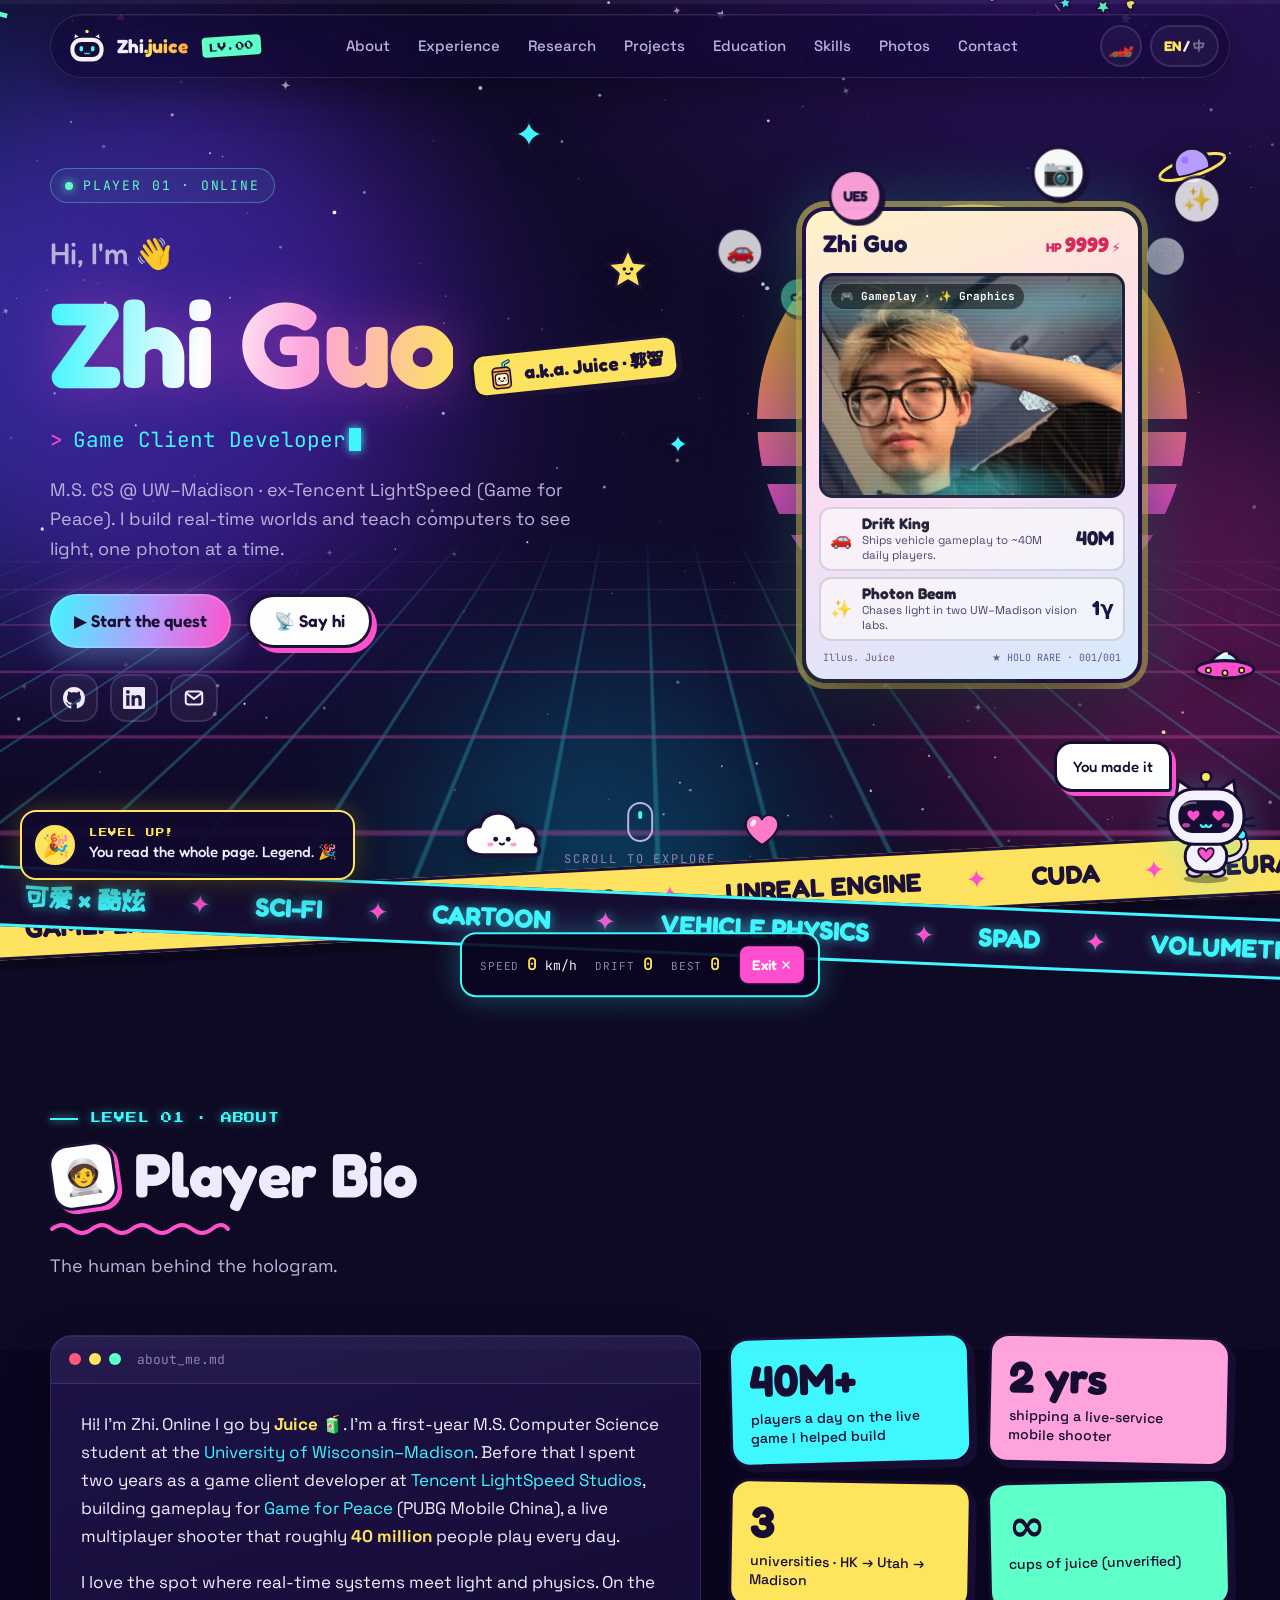
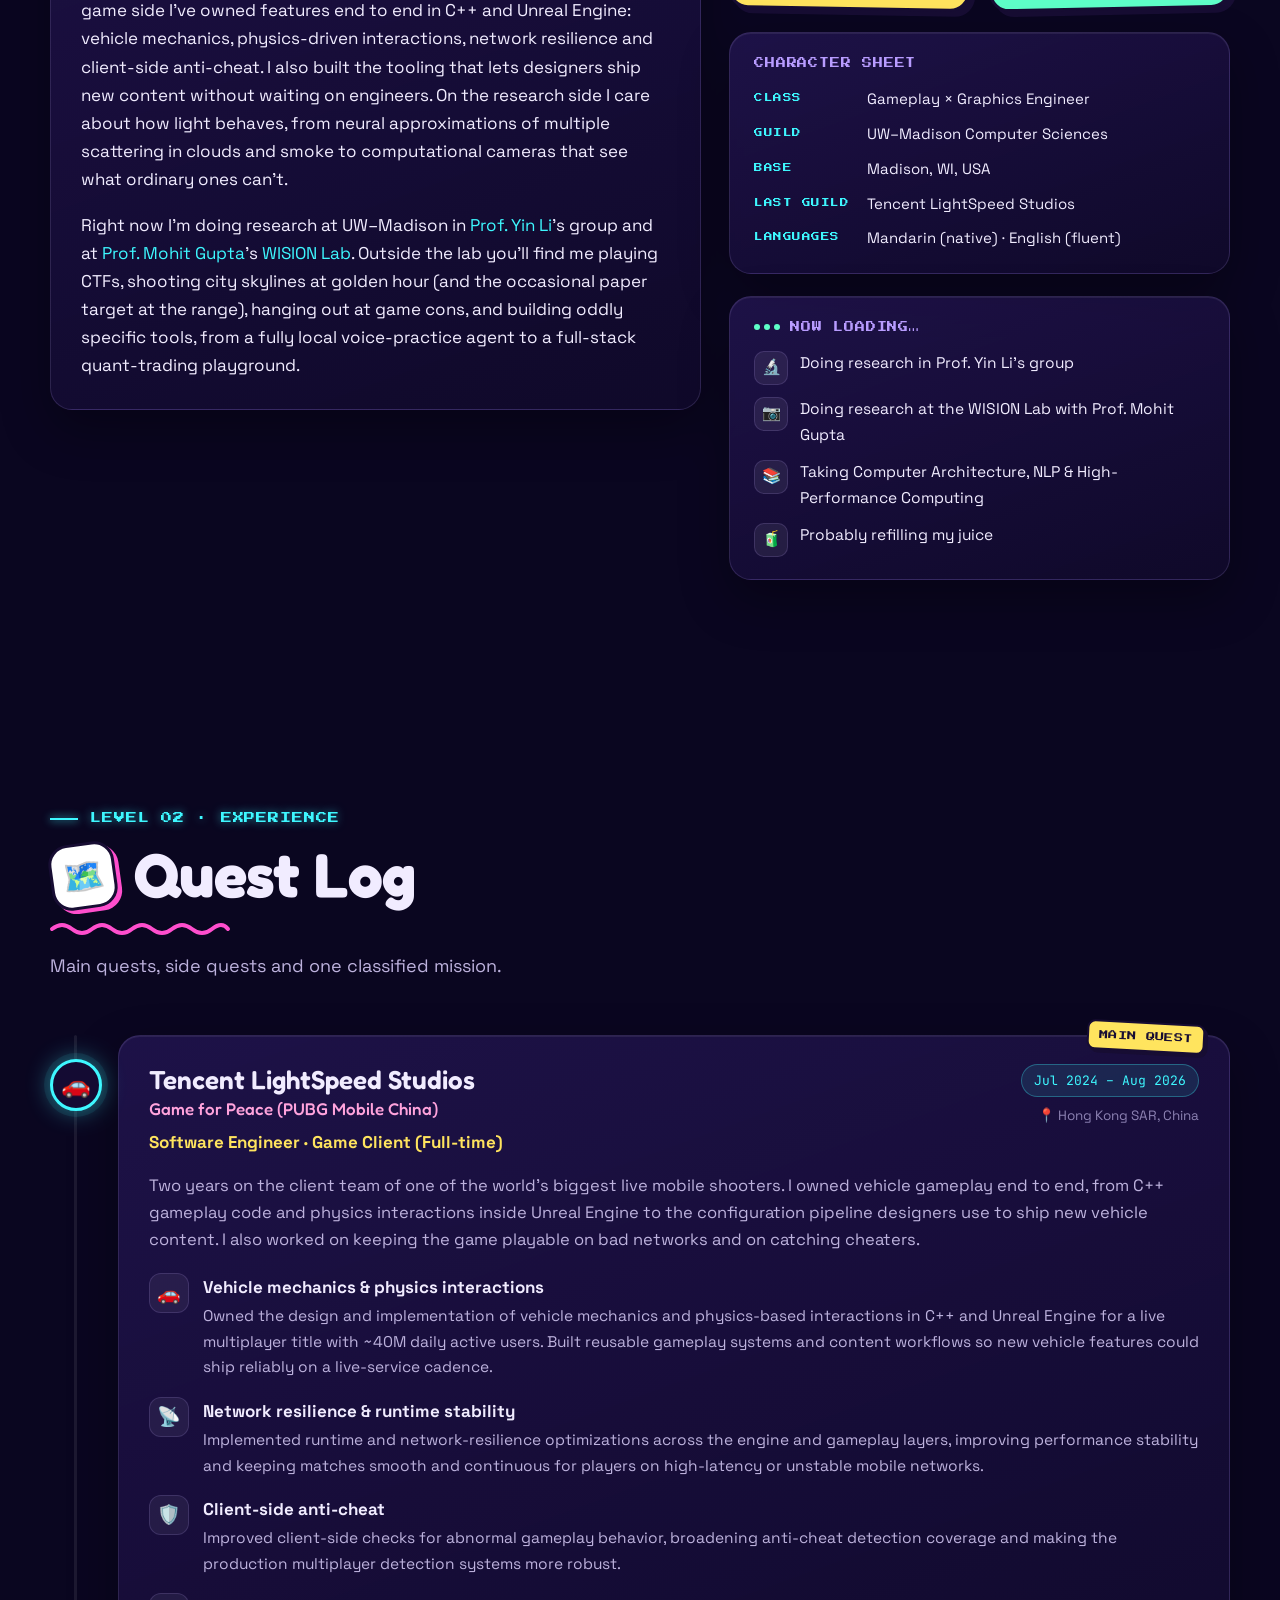
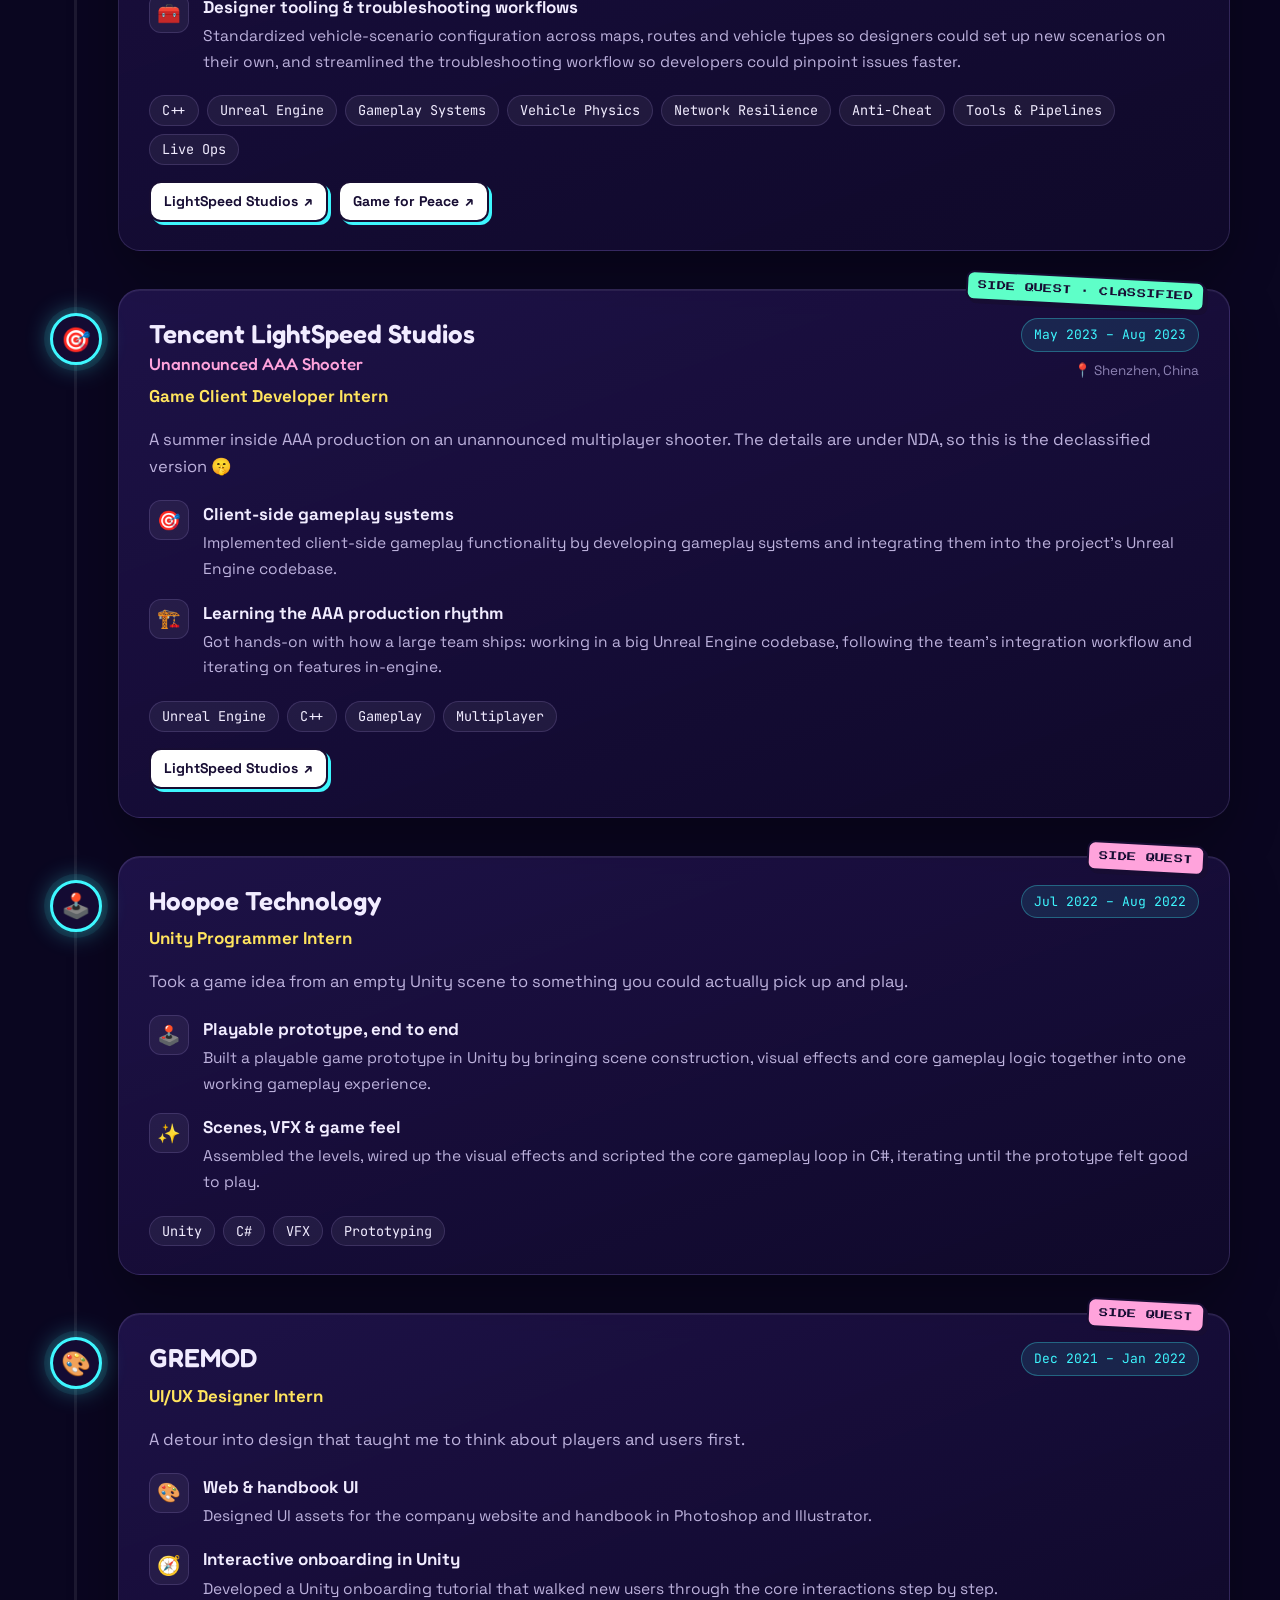
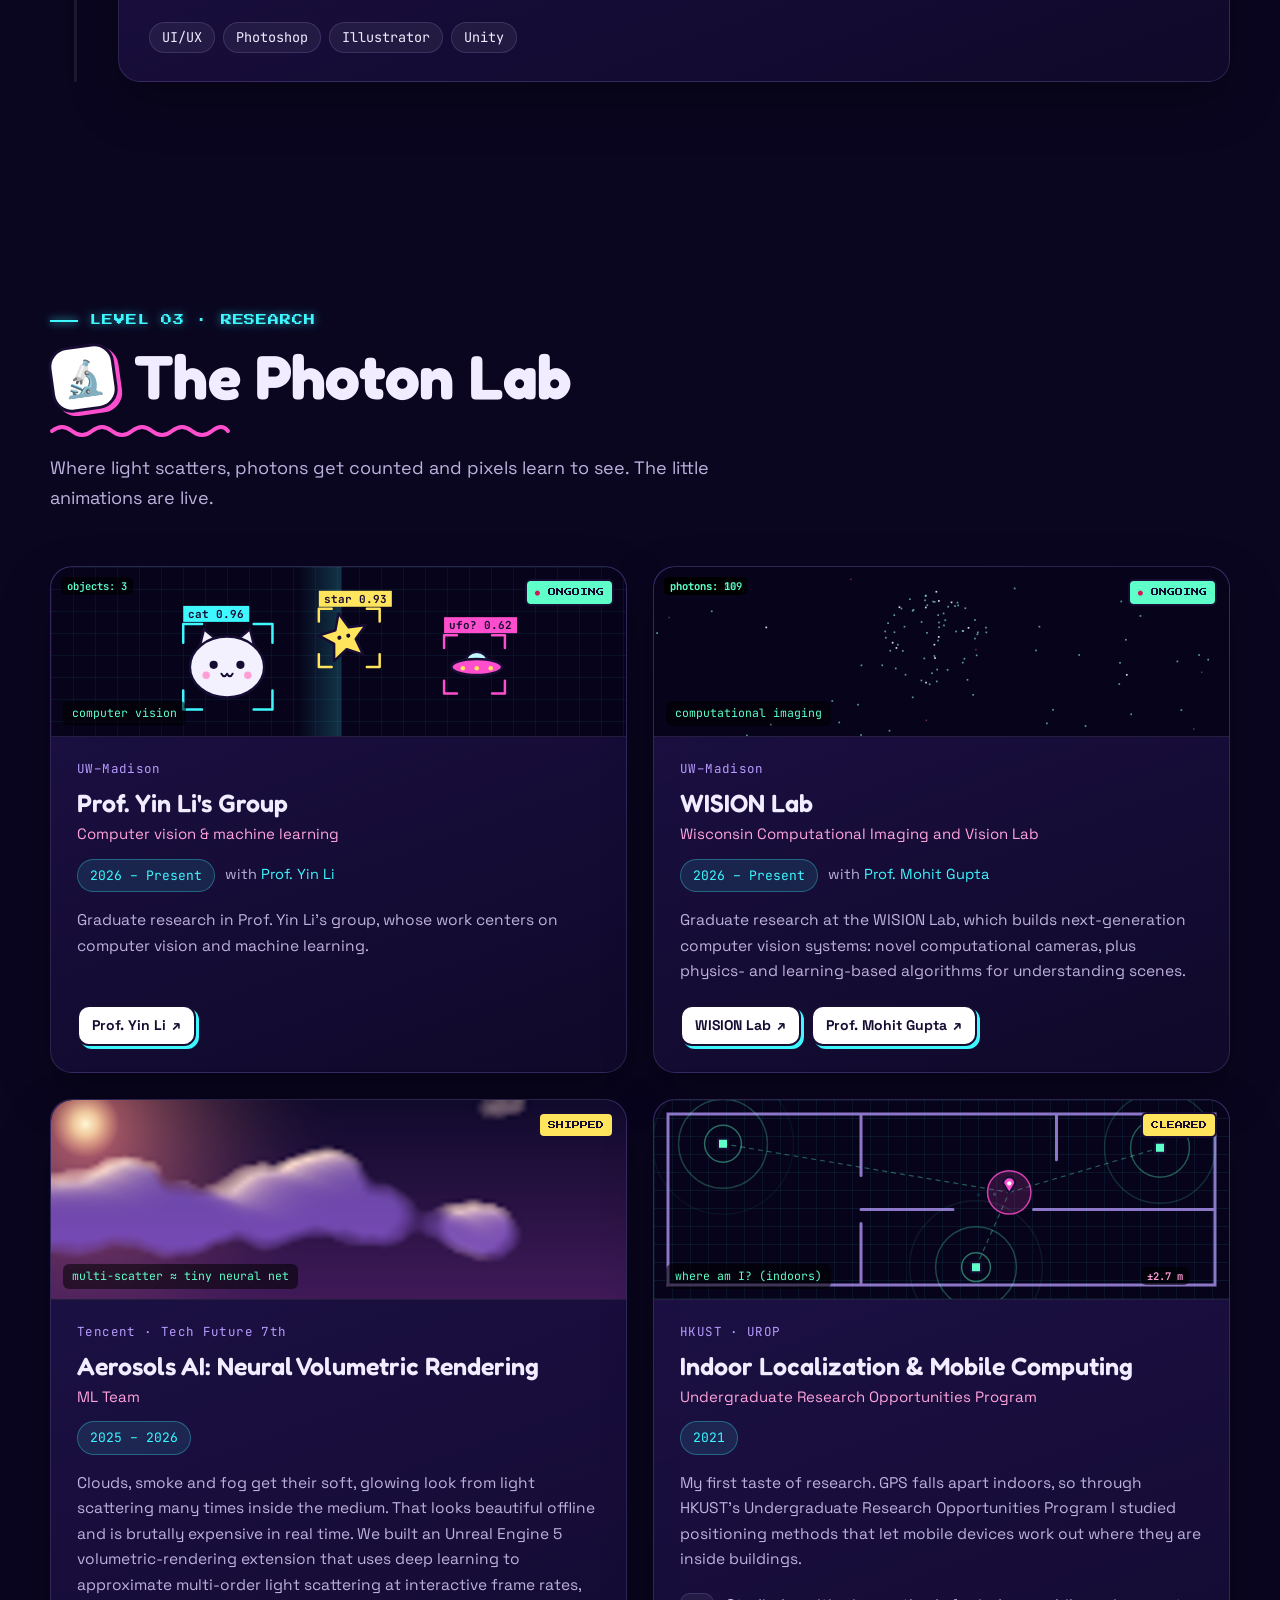
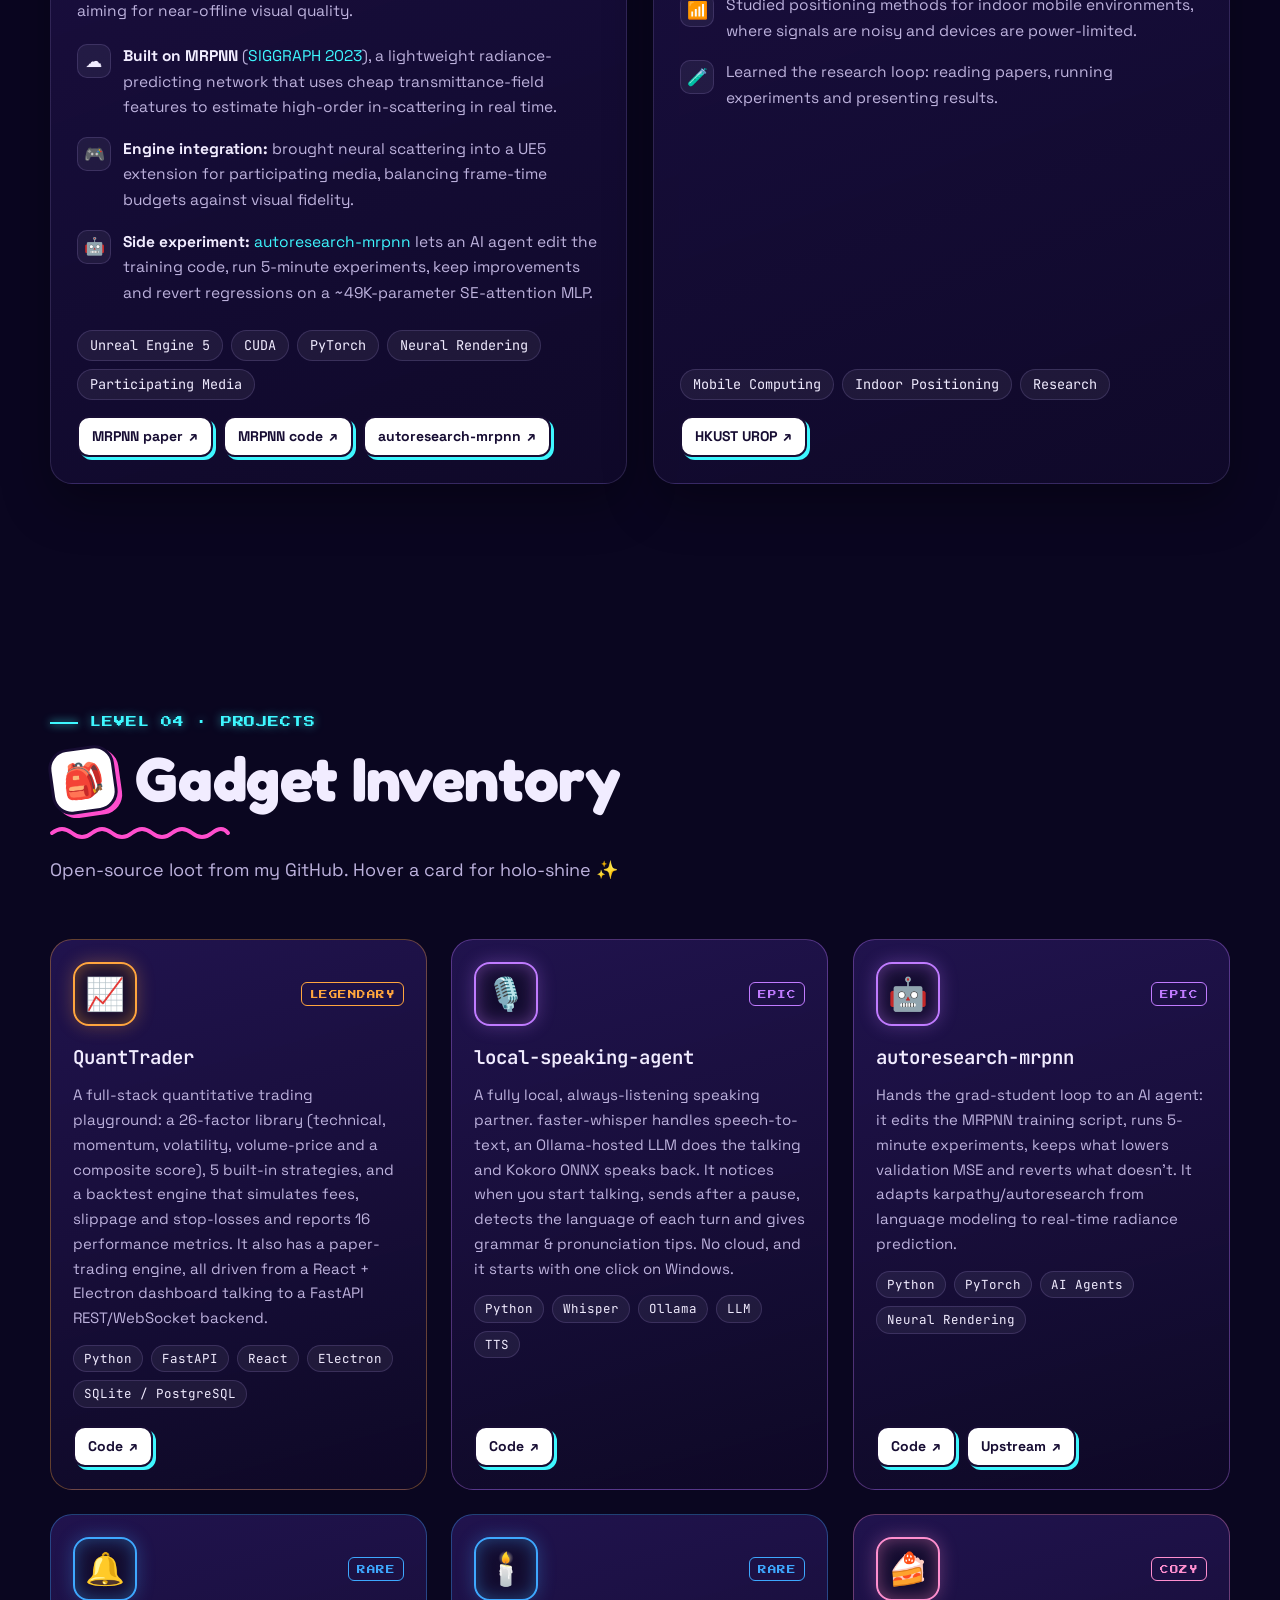
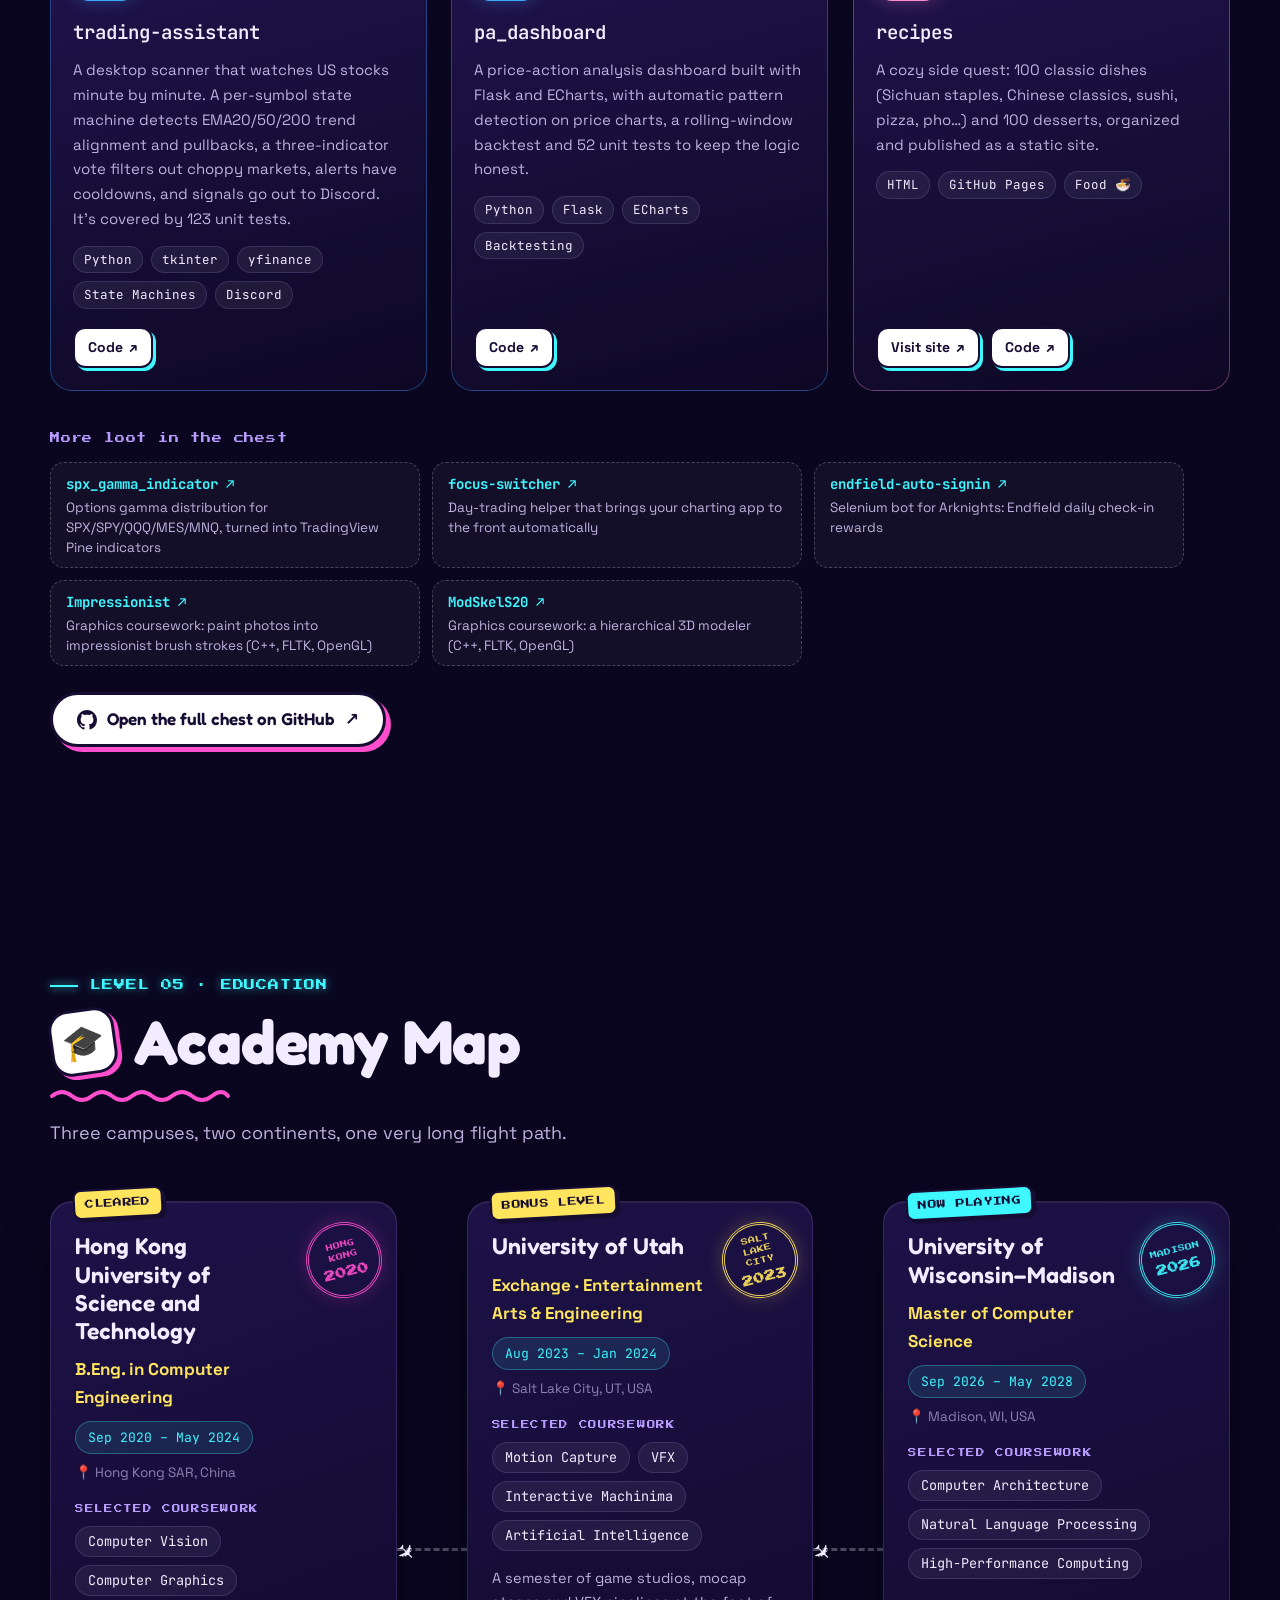
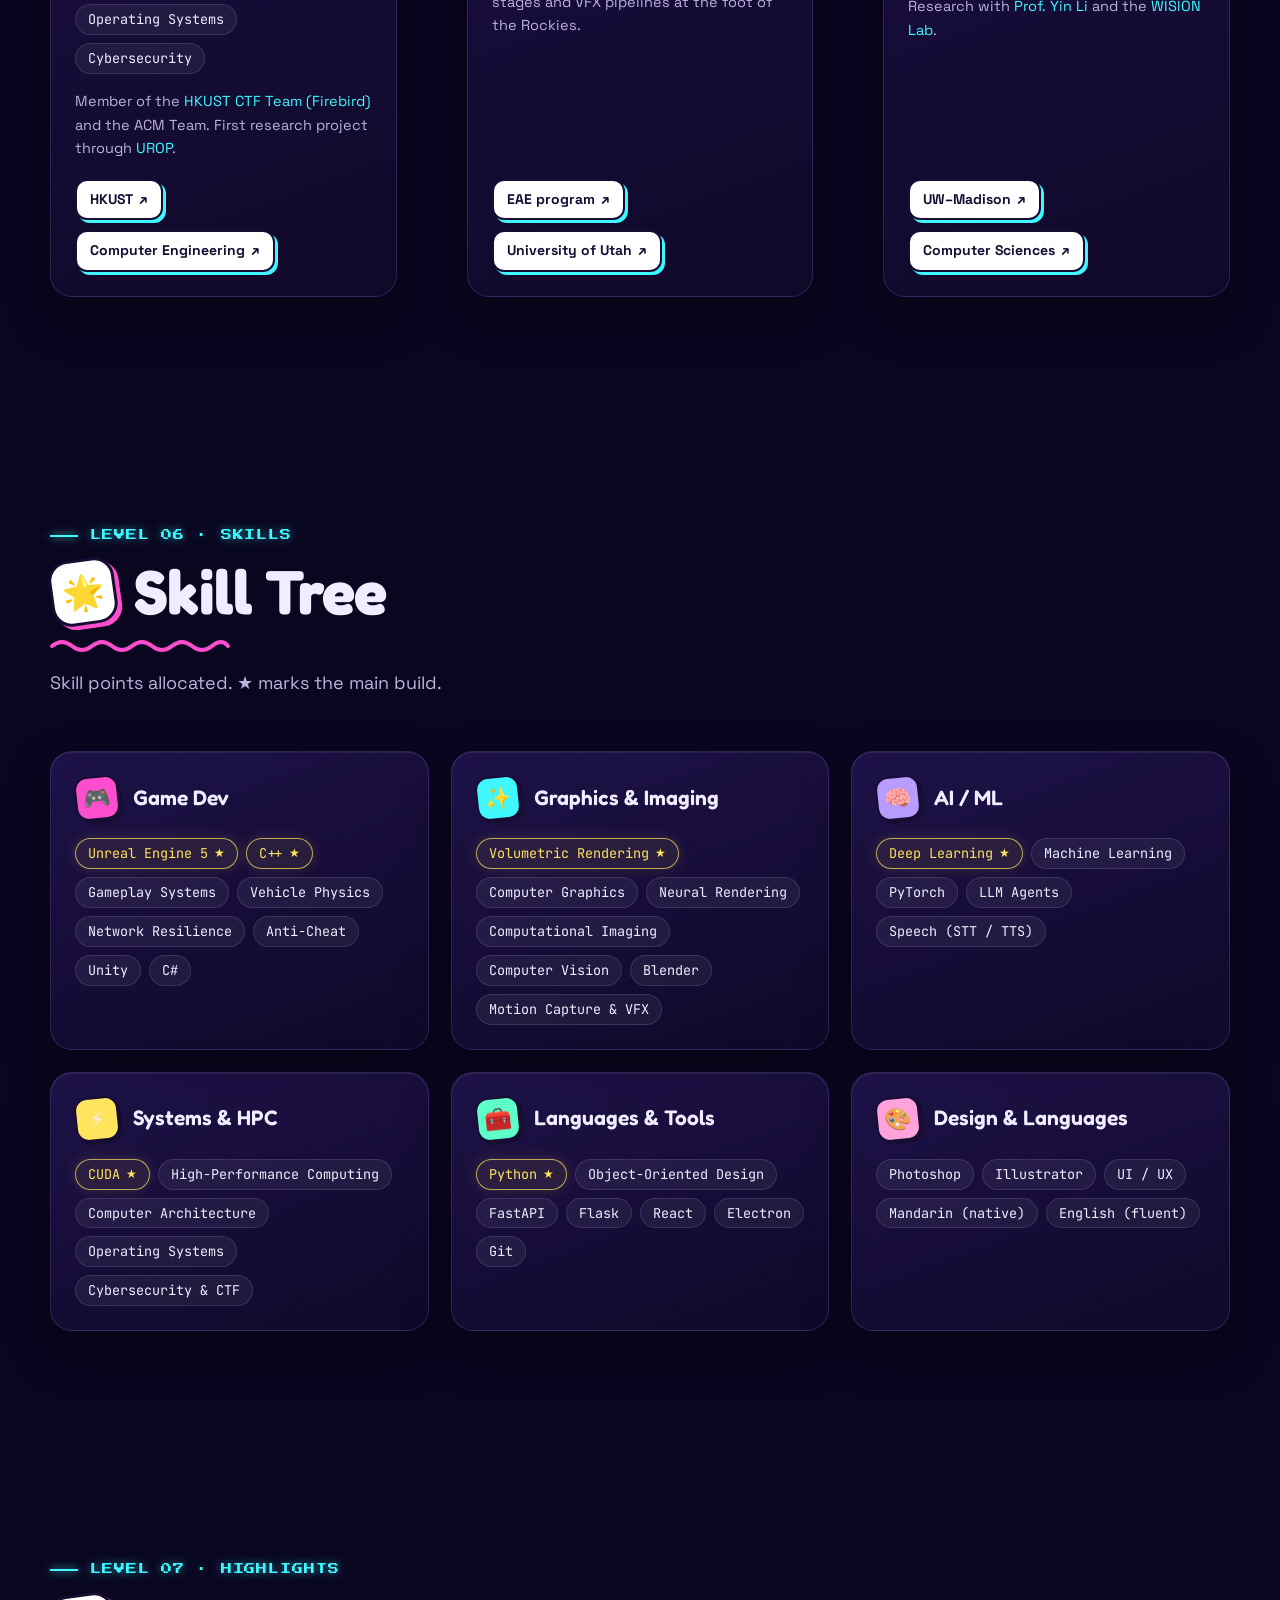
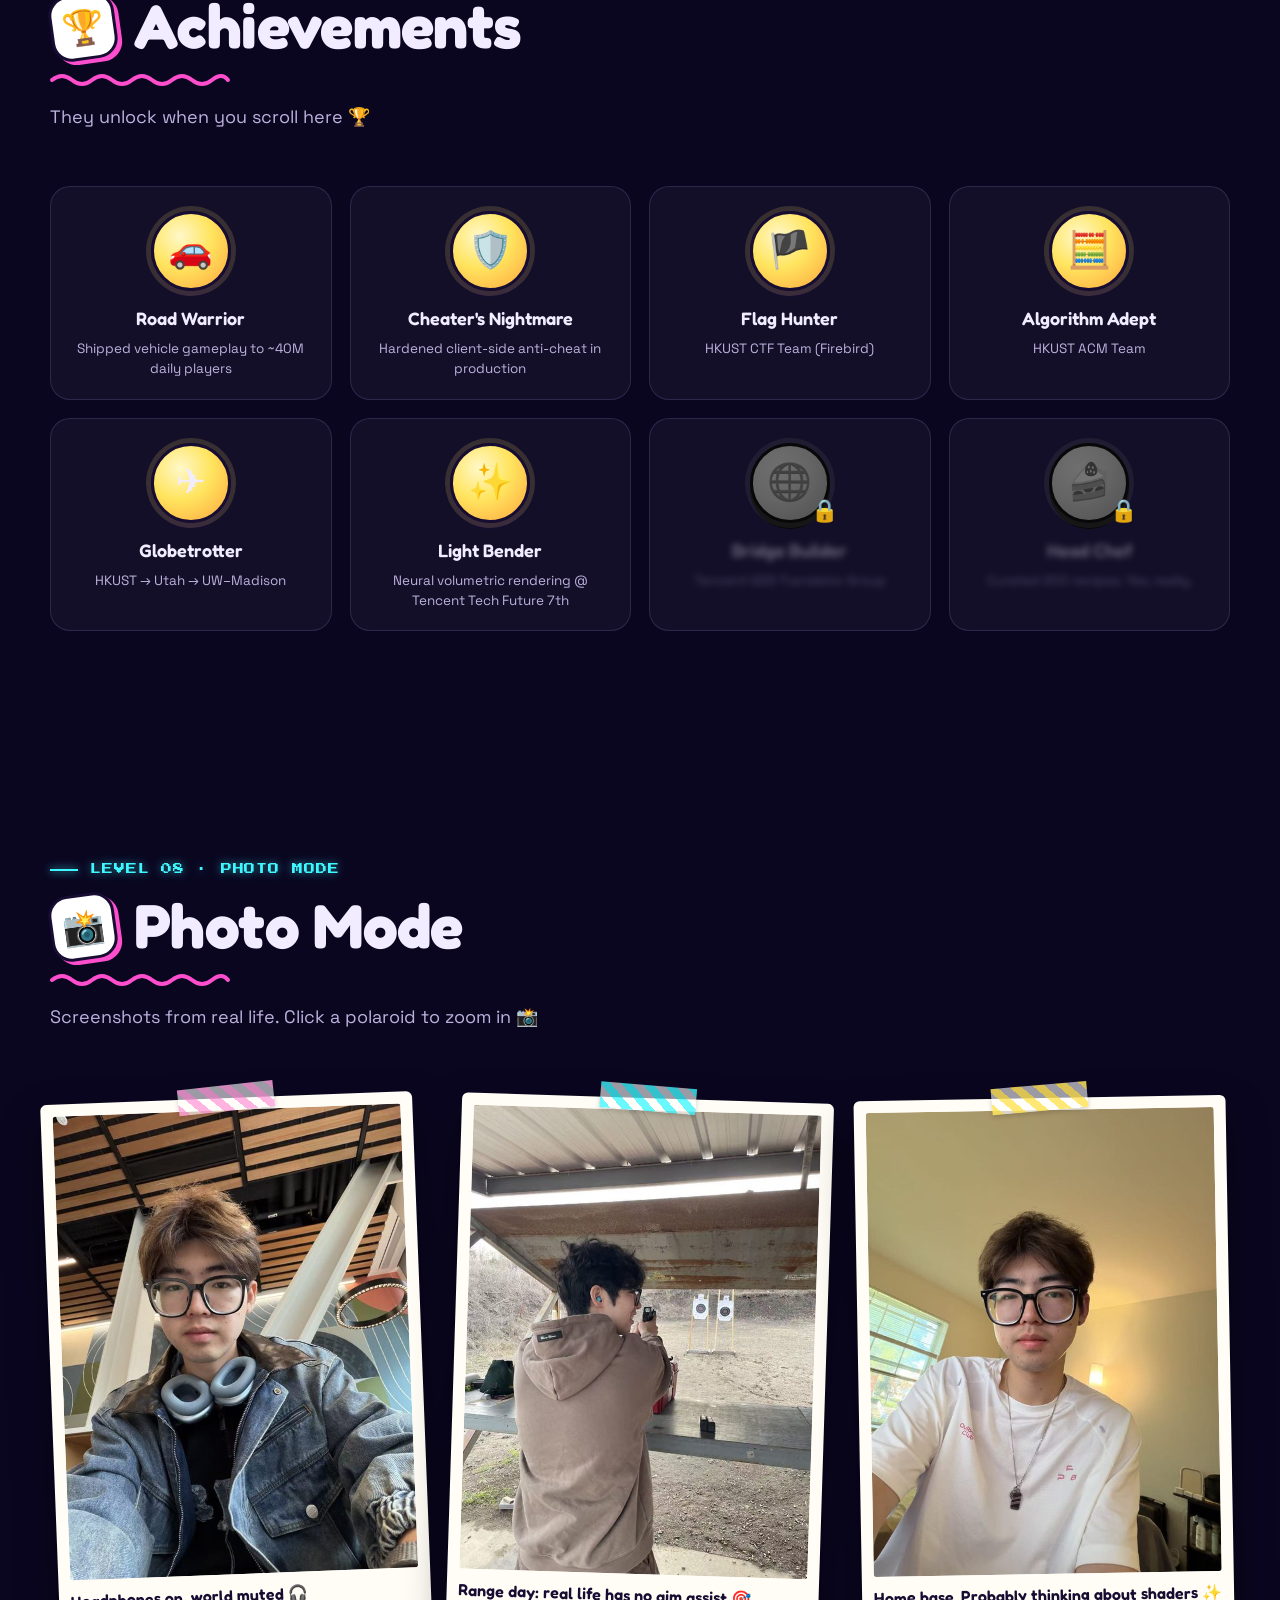
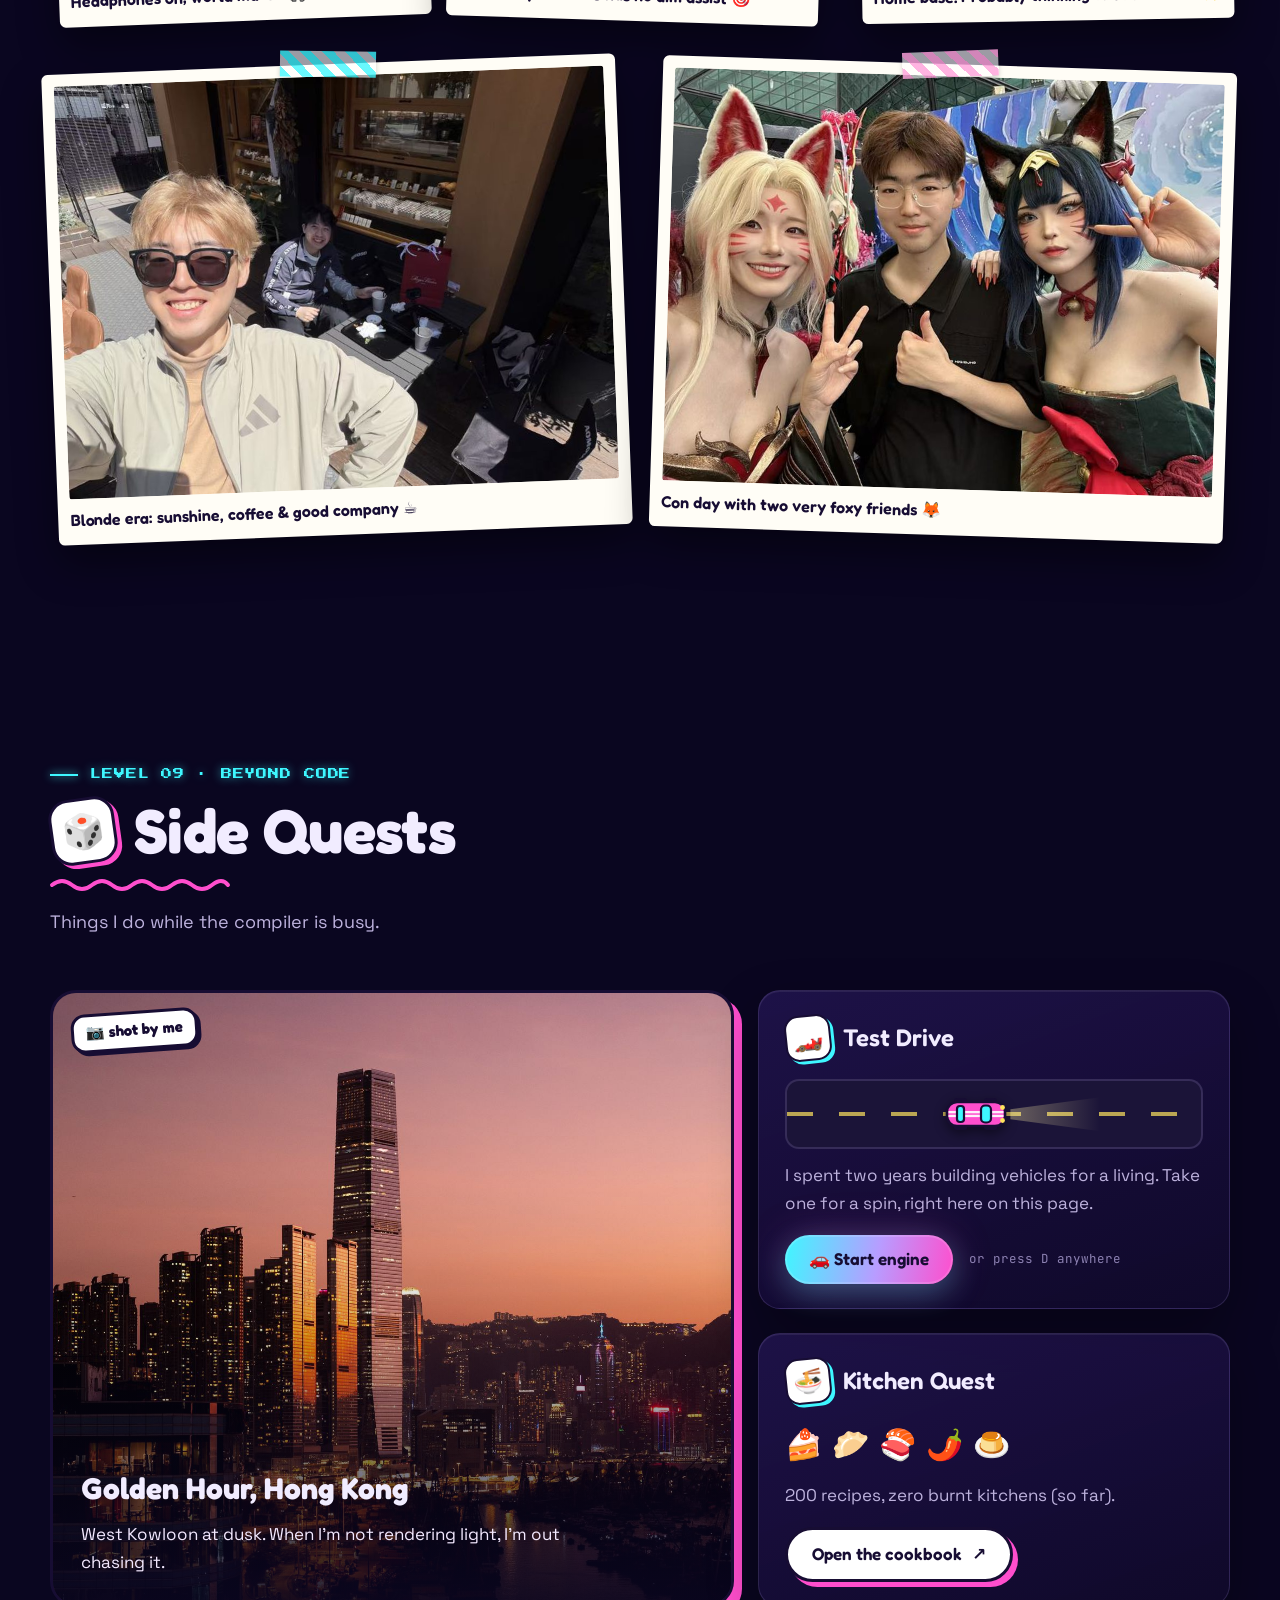
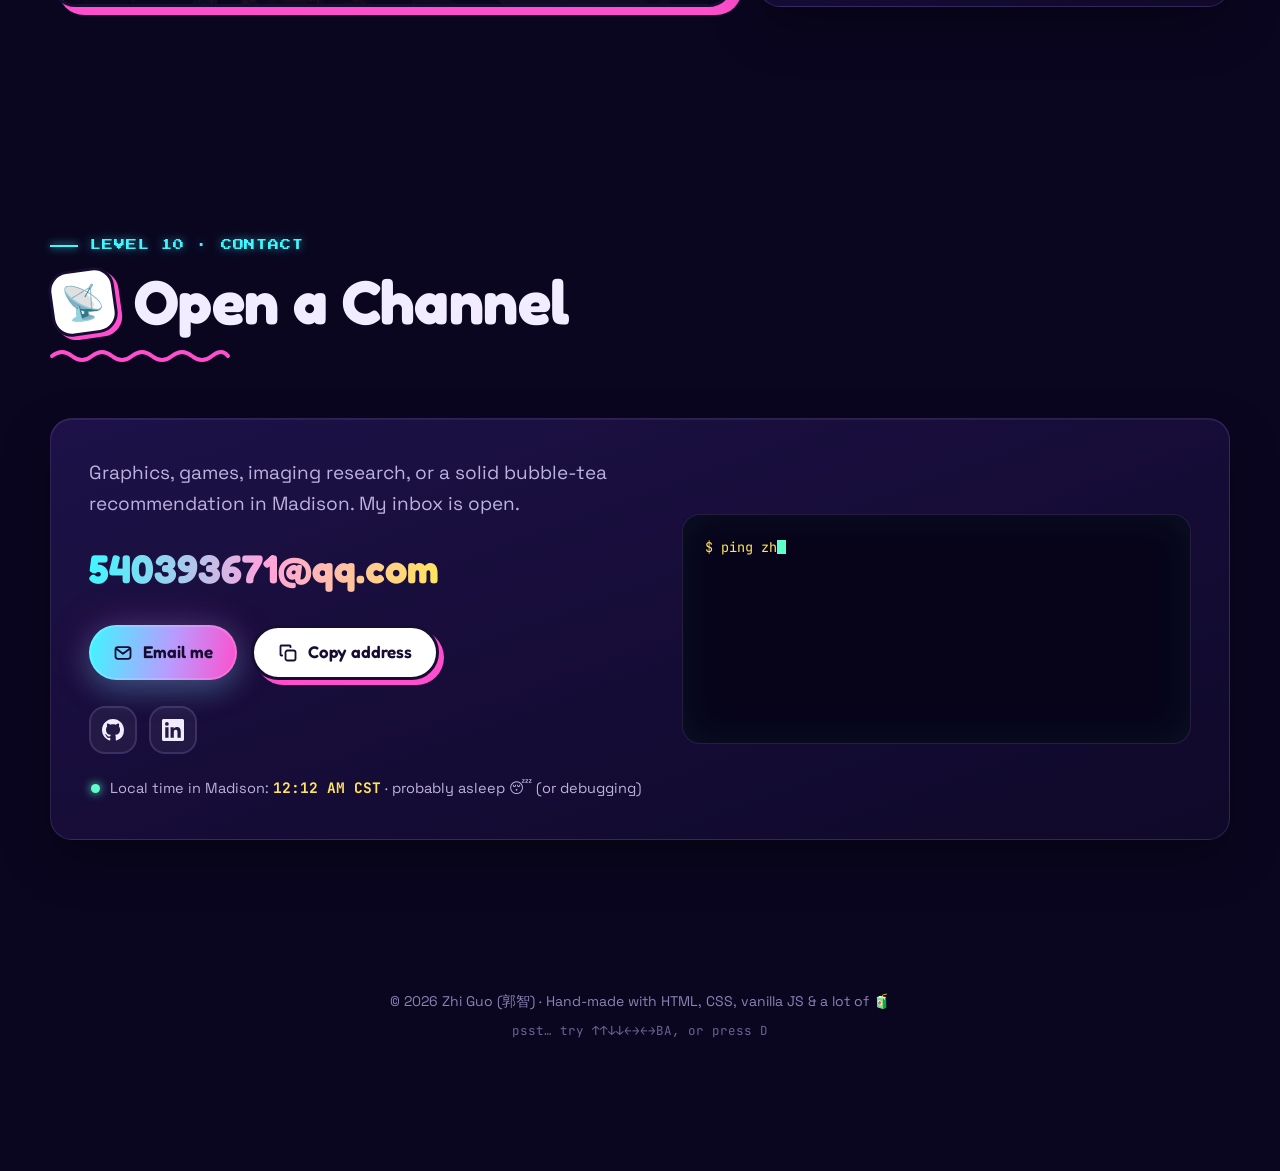
==== index.html @ d074a641 "Launch Juice-OS: Zhi Guo's personal homepage Static GitHub Pages site with no build step: bilingual " ====
<!DOCTYPE html>
<html lang="en">
<head>
  <meta charset="UTF-8" />
  <meta name="viewport" content="width=device-width, initial-scale=1" />
  <title>Zhi Guo 郭智 (Juice) · Gameplay × Graphics × Computational Imaging</title>
  <meta name="description" content="Zhi Guo (a.k.a. Juice): M.S. CS student at UW–Madison and former game client developer at Tencent LightSpeed Studios (Game for Peace). Gameplay systems, real-time graphics, neural volumetric rendering and computational imaging." />
  <meta name="author" content="Zhi Guo (郭智)" />
  <meta name="theme-color" content="#0a0620" />
  <link rel="canonical" href="https://juice-zhi.github.io/" />

  <meta property="og:type" content="website" />
  <meta property="og:url" content="https://juice-zhi.github.io/" />
  <meta property="og:title" content="Zhi Guo 郭智 (Juice) · Player 01" />
  <meta property="og:description" content="Game client dev turned computational imaging researcher. Vehicles for 40M daily players, photons one at a time." />
  <meta property="og:image" content="https://juice-zhi.github.io/assets/og.jpg" />
  <meta name="twitter:card" content="summary_large_image" />

  <link rel="icon" href="assets/favicon.svg" type="image/svg+xml" />
  <script>
    document.documentElement.classList.add("js");
    // safety net: never leave the hero hidden if a script fails to load
    setTimeout(function () { document.body && document.body.classList.add("booted"); }, 4500);
  </script>
  <link rel="preconnect" href="https://fonts.googleapis.com" />
  <link rel="preconnect" href="https://fonts.gstatic.com" crossorigin />
  <!-- non-blocking font load: the page still renders instantly if Google Fonts is slow or blocked -->
  <link rel="stylesheet" media="print" onload="this.media='all'"
        href="https://fonts.googleapis.com/css2?family=Fredoka:wght@500;600;700&family=JetBrains+Mono:wght@400;600&family=Press+Start+2P&family=Space+Grotesk:wght@400;500;700&family=ZCOOL+KuaiLe&display=swap" />
  <link rel="stylesheet" href="css/style.css" />

  <script type="application/ld+json">
  {
    "@context": "https://schema.org",
    "@type": "Person",
    "name": "Zhi Guo",
    "alternateName": ["郭智", "Juice"],
    "url": "https://juice-zhi.github.io/",
    "image": "https://juice-zhi.github.io/assets/avatar.jpg",
    "jobTitle": "M.S. Computer Science Student",
    "affiliation": { "@type": "CollegeOrUniversity", "name": "University of Wisconsin–Madison" },
    "alumniOf": [
      { "@type": "CollegeOrUniversity", "name": "Hong Kong University of Science and Technology" },
      { "@type": "CollegeOrUniversity", "name": "University of Utah" }
    ],
    "sameAs": ["https://github.com/Juice-zhi", "https://www.linkedin.com/in/zhi-guo-418296225"]
  }
  </script>
</head>
<body>
  <a class="skip" href="#about">Skip to content</a>

  <!-- ================= SVG sprite ================= -->
  <svg width="0" height="0" style="position:absolute" aria-hidden="true" focusable="false">
    <defs>
      <symbol id="i-github" viewBox="0 0 16 16"><path fill="currentColor" d="M8 0C3.58 0 0 3.58 0 8c0 3.54 2.29 6.53 5.47 7.59.4.07.55-.17.55-.38 0-.19-.01-.82-.01-1.49-2.01.37-2.53-.49-2.69-.94-.09-.23-.48-.94-.82-1.13-.28-.15-.68-.52-.01-.53.63-.01 1.08.58 1.23.82.72 1.21 1.87.87 2.33.66.07-.52.28-.87.51-1.07-1.78-.2-3.64-.89-3.64-3.95 0-.87.31-1.59.82-2.15-.08-.2-.36-1.02.08-2.12 0 0 .67-.21 2.2.82.64-.18 1.32-.27 2-.27.68 0 1.36.09 2 .27 1.53-1.04 2.2-.82 2.2-.82.44 1.1.16 1.92.08 2.12.51.56.82 1.27.82 2.15 0 3.07-1.87 3.75-3.65 3.95.29.25.54.73.54 1.48 0 1.07-.01 1.93-.01 2.2 0 .21.15.46.55.38A8.013 8.013 0 0016 8c0-4.42-3.58-8-8-8z"/></symbol>
      <symbol id="i-linkedin" viewBox="0 0 24 24"><path fill="currentColor" d="M20.45 20.45h-3.56v-5.57c0-1.33-.02-3.04-1.85-3.04-1.85 0-2.14 1.45-2.14 2.94v5.67H9.34V9h3.41v1.56h.05c.48-.9 1.64-1.85 3.37-1.85 3.6 0 4.27 2.37 4.27 5.46v6.28zM5.34 7.43a2.06 2.06 0 1 1 0-4.13 2.06 2.06 0 0 1 0 4.13zM7.12 20.45H3.56V9h3.56v11.45zM22.22 0H1.77C.79 0 0 .77 0 1.73v20.54C0 23.23.79 24 1.77 24h20.45c.98 0 1.78-.77 1.78-1.73V1.73C24 .77 23.2 0 22.22 0z"/></symbol>
      <symbol id="i-mail" viewBox="0 0 24 24"><g fill="none" stroke="currentColor" stroke-width="2.2" stroke-linecap="round" stroke-linejoin="round"><rect x="3" y="5" width="18" height="14" rx="3"/><path d="m4 7 8 6 8-6"/></g></symbol>
      <symbol id="i-copy" viewBox="0 0 24 24"><g fill="none" stroke="currentColor" stroke-width="2.2" stroke-linecap="round" stroke-linejoin="round"><rect x="9" y="9" width="12" height="12" rx="2.5"/><path d="M5 15H4a1 1 0 0 1-1-1V4a1 1 0 0 1 1-1h10a1 1 0 0 1 1 1v1"/></g></symbol>
      <symbol id="i-menu" viewBox="0 0 24 24"><g fill="none" stroke="currentColor" stroke-width="2.6" stroke-linecap="round"><path d="M4 7h16M4 12h16M4 17h10"/></g></symbol>

      <!-- Byte the robo-cat (head only) -->
      <symbol id="cat-head" viewBox="4 0 112 90">
        <line x1="60" y1="22" x2="60" y2="9" stroke="#170d33" stroke-width="3.5"/>
        <circle cx="60" cy="8" r="6" fill="#ffe45e" stroke="#170d33" stroke-width="3"/>
        <path d="M24 42 L28 12 L52 28 Z" fill="#f4f1ff" stroke="#170d33" stroke-width="3.5" stroke-linejoin="round"/>
        <path d="M30 35 L32 21 L43 28 Z" fill="#ff9fd6"/>
        <path d="M96 42 L92 12 L68 28 Z" fill="#f4f1ff" stroke="#170d33" stroke-width="3.5" stroke-linejoin="round"/>
        <path d="M90 35 L88 21 L77 28 Z" fill="#ff9fd6"/>
        <rect x="16" y="22" width="88" height="64" rx="30" fill="#f4f1ff" stroke="#170d33" stroke-width="3.5"/>
        <rect x="28" y="35" width="64" height="38" rx="17" fill="#170d33"/>
        <rect x="41" y="45" width="9" height="14" rx="4.5" fill="#3ef7ff"/>
        <rect x="70" y="45" width="9" height="14" rx="4.5" fill="#3ef7ff"/>
        <path d="M54 63 q3 4 6 0 q3 4 6 0" fill="none" stroke="#3ef7ff" stroke-width="2.6" stroke-linecap="round"/>
      </symbol>

      <!-- Juice box -->
      <symbol id="juice" viewBox="0 0 64 64">
        <path d="M38 19 V9 L49 4.5" fill="none" stroke="#170d33" stroke-width="7.5" stroke-linecap="round" stroke-linejoin="round"/>
        <path d="M38 19 V9 L49 4.5" fill="none" stroke="#3ef7ff" stroke-width="3.6" stroke-linecap="round" stroke-linejoin="round"/>
        <rect x="13" y="17" width="38" height="44" rx="8" fill="#ffa53e" stroke="#170d33" stroke-width="3.5"/>
        <path d="M13 25 H51" stroke="#170d33" stroke-width="3"/>
        <rect x="18.5" y="30" width="27" height="24" rx="7" fill="#fff6c9" stroke="#170d33" stroke-width="2.6"/>
        <circle cx="26.5" cy="40" r="2.5" fill="#170d33"/>
        <circle cx="37.5" cy="40" r="2.5" fill="#170d33"/>
        <path d="M29 45 q3 3.2 6 0" fill="none" stroke="#170d33" stroke-width="2.3" stroke-linecap="round"/>
        <ellipse cx="22.8" cy="45" rx="2.7" ry="1.7" fill="#ff8fcf"/>
        <ellipse cx="41.2" cy="45" rx="2.7" ry="1.7" fill="#ff8fcf"/>
      </symbol>

      <!-- cartoon stickers -->
      <symbol id="st-star" viewBox="0 0 64 64">
        <path d="M32 7 L39.35 23.89 L57.68 25.66 L43.89 37.86 L47.87 55.84 L32 46.5 L16.13 55.84 L20.11 37.86 L6.32 25.66 L24.65 23.89 Z" fill="#ffe45e" stroke="#170d33" stroke-width="3.5" stroke-linejoin="round"/>
        <circle cx="27.5" cy="32" r="2.2" fill="#170d33"/><circle cx="36.5" cy="32" r="2.2" fill="#170d33"/>
        <path d="M29.5 37 q2.5 2.6 5 0" fill="none" stroke="#170d33" stroke-width="2" stroke-linecap="round"/>
      </symbol>
      <symbol id="st-heart" viewBox="0 0 64 64">
        <path d="M32 56 C14 44 6 34 6 23 C6 14 13 8 21 8 C26 8 30 11 32 15 C34 11 38 8 43 8 C51 8 58 14 58 23 C58 34 50 44 32 56 Z" fill="#ff7ac8" stroke="#170d33" stroke-width="3.5" stroke-linejoin="round"/>
        <ellipse cx="18" cy="21" rx="4" ry="6" transform="rotate(35 18 21)" fill="#fff" opacity=".85"/>
      </symbol>
      <symbol id="st-cloud" viewBox="0 0 80 50">
        <path d="M20 45 C9 45 4 38 4 31 C4 23 11 17 18 18 C20 9 28 4 37 5 C46 6 52 12 53 19 C56 16 62 16 66 19 C72 23 73 30 71 35 C76 37 76 45 70 45 Z" fill="#fff" stroke="#170d33" stroke-width="3.5" stroke-linejoin="round"/>
        <circle cx="33" cy="30" r="2.3" fill="#170d33"/><circle cx="45" cy="30" r="2.3" fill="#170d33"/>
        <ellipse cx="28" cy="35" rx="3" ry="1.8" fill="#ff9fd6"/><ellipse cx="50" cy="35" rx="3" ry="1.8" fill="#ff9fd6"/>
        <path d="M37 34 q2 2 4 0" fill="none" stroke="#170d33" stroke-width="2" stroke-linecap="round"/>
      </symbol>
      <symbol id="st-planet" viewBox="0 0 80 64">
        <g transform="rotate(-18 40 32)">
          <path d="M6 33 A34 9 0 0 1 74 33" fill="none" stroke="#170d33" stroke-width="7"/>
          <path d="M6 33 A34 9 0 0 1 74 33" fill="none" stroke="#ffe45e" stroke-width="3"/>
        </g>
        <circle cx="40" cy="32" r="18" fill="#b89cff" stroke="#170d33" stroke-width="3.5"/>
        <circle cx="33" cy="26" r="3.5" fill="#9a78ff"/><circle cx="46" cy="38" r="2.5" fill="#9a78ff"/>
        <g transform="rotate(-18 40 32)">
          <path d="M6 33 A34 9 0 0 0 74 33" fill="none" stroke="#170d33" stroke-width="7"/>
          <path d="M6 33 A34 9 0 0 0 74 33" fill="none" stroke="#ffe45e" stroke-width="3"/>
        </g>
      </symbol>
      <symbol id="st-spark" viewBox="0 0 40 40">
        <path d="M20 2 Q22 18 38 20 Q22 22 20 38 Q18 22 2 20 Q18 18 20 2 Z" fill="#3ef7ff" stroke="#170d33" stroke-width="2.5" stroke-linejoin="round"/>
      </symbol>
      <symbol id="st-ufo" viewBox="0 0 80 60">
        <path d="M24 31 A16 15 0 0 1 56 31 Z" fill="#bff8ff" stroke="#170d33" stroke-width="3.5" stroke-linejoin="round"/>
        <path d="M34 22 q3 -5 8 -5" fill="none" stroke="#fff" stroke-width="3" stroke-linecap="round"/>
        <ellipse cx="40" cy="35" rx="33" ry="10" fill="#ff4ecd" stroke="#170d33" stroke-width="3.5"/>
        <circle cx="21" cy="36" r="3" fill="#ffe45e" stroke="#170d33" stroke-width="1.8"/>
        <circle cx="40" cy="39" r="3" fill="#ffe45e" stroke="#170d33" stroke-width="1.8"/>
        <circle cx="59" cy="36" r="3" fill="#ffe45e" stroke="#170d33" stroke-width="1.8"/>
      </symbol>
    </defs>
  </svg>

  <!-- ================= boot screen ================= -->
  <div id="boot" class="boot" aria-hidden="true">
    <div class="boot-box">
      <div class="boot-logo"><svg><use href="#cat-head"/></svg><span>JUICE-OS</span></div>
      <div class="boot-lines" id="boot-lines"></div>
      <div class="boot-bar"><i id="boot-fill"></i></div>
      <div class="boot-foot"><span id="boot-pct">0%</span><span class="boot-press">PRESS ANY KEY</span></div>
    </div>
  </div>

  <!-- ================= background layers ================= -->
  <div class="nebula" aria-hidden="true"><i></i><i></i><i></i></div>
  <canvas id="starfield" aria-hidden="true"></canvas>
  <canvas id="fx" aria-hidden="true"></canvas>
  <div class="grain" aria-hidden="true"></div>
  <div class="xpbar" aria-hidden="true"><div class="xpbar-fill" id="xp"></div></div>

  <!-- ================= nav ================= -->
  <header class="nav" id="nav">
    <a class="brand" href="#home" aria-label="Zhi Guo, back to top">
      <svg aria-hidden="true"><use href="#cat-head"/></svg>
      <span>Zhi<b>.juice</b></span>
    </a>
    <span class="lv" id="lv" aria-hidden="true">LV.00</span>
    <nav aria-label="Primary">
      <ul class="nav-links" id="nav-links">
        <li><a href="#about" data-sec="about" data-i18n="nav.about">About</a></li>
        <li><a href="#quests" data-sec="quests" data-i18n="nav.quests">Experience</a></li>
        <li><a href="#lab" data-sec="lab" data-i18n="nav.lab">Research</a></li>
        <li><a href="#gadgets" data-sec="gadgets" data-i18n="nav.gadgets">Projects</a></li>
        <li><a href="#academy" data-sec="academy" data-i18n="nav.academy">Education</a></li>
        <li><a href="#skills" data-sec="skills" data-i18n="nav.skills">Skills</a></li>
        <li><a href="#photos" data-sec="photos" data-i18n="nav.photos">Photos</a></li>
        <li><a href="#contact" data-sec="contact" data-i18n="nav.contact">Contact</a></li>
      </ul>
    </nav>
    <div class="nav-tools">
      <button class="icon-btn" id="drive-btn" type="button" data-i18n-title="nav.drive" title="Test drive (D)">🏎️</button>
      <button class="icon-btn lang-btn" id="lang-btn" type="button" data-i18n-title="nav.lang" title="切换到中文"><span data-l="en">EN</span>/<span data-l="zh">中</span></button>
      <button class="icon-btn menu-btn" id="menu-btn" type="button" aria-expanded="false" aria-controls="nav-links" data-i18n-title="nav.menu" title="Menu"><svg width="22" height="22"><use href="#i-menu"/></svg></button>
    </div>
  </header>

  <main id="main">
    <!-- ================= hero ================= -->
    <section id="home" class="hero">
      <div class="grid-floor" aria-hidden="true"></div>
      <div class="floaters" aria-hidden="true">
        <svg class="fl fl-big" style="--x:47%;--y:27%;--d:1.2;--s:52px;--r:-14deg;--dur:7s"><use href="#st-star"/></svg>
        <svg class="fl" style="--x:40%;--y:13%;--d:.6;--s:34px;--r:0deg;--dur:9s"><use href="#st-spark"/></svg>
        <svg class="fl" style="--x:90%;--y:14%;--d:1.4;--s:80px;--r:8deg;--dur:8s"><use href="#st-planet"/></svg>
        <svg class="fl fl-big" style="--x:36%;--y:88%;--d:.9;--s:84px;--r:-4deg;--dur:10s"><use href="#st-cloud"/></svg>
        <svg class="fl" style="--x:58%;--y:90%;--d:1.1;--s:40px;--r:12deg;--dur:6s"><use href="#st-heart"/></svg>
        <svg class="fl fl-big" style="--x:93%;--y:70%;--d:.7;--s:70px;--r:-10deg;--dur:11s"><use href="#st-ufo"/></svg>
        <svg class="fl" style="--x:52%;--y:48%;--d:.5;--s:24px;--r:0deg;--dur:5s"><use href="#st-spark"/></svg>
      </div>

      <div class="hero-inner">
        <div class="hero-text">
          <span class="hud-tag" data-i18n="hero.hud">PLAYER 01 · ONLINE</span>
          <p class="hello"><span data-i18n="hero.hello">Hi, I'm</span> <span class="wave" aria-hidden="true">👋</span></p>
          <div class="name-row">
            <h1 class="glitch" id="name" data-text="Zhi Guo">Zhi Guo</h1>
            <span class="sticker aka"><svg aria-hidden="true"><use href="#juice"/></svg><span data-i18n="hero.aka">a.k.a. Juice · 郭智</span></span>
          </div>
          <p class="typer"><span class="prompt" aria-hidden="true">&gt;</span><span id="typer-text"></span><span class="caret" aria-hidden="true"></span></p>
          <p class="intro" data-i18n="hero.intro">M.S. CS @ UW–Madison · ex-Tencent LightSpeed (Game for Peace).</p>
          <div class="cta">
            <a href="#quests" class="btn btn-neon magnetic" data-i18n="hero.cta1">▶ Start the quest</a>
            <a href="#contact" class="btn btn-sticker magnetic" data-i18n="hero.cta2">📡 Say hi</a>
          </div>
          <div class="socials">
            <a class="soc" href="https://github.com/Juice-zhi" target="_blank" rel="noopener" aria-label="GitHub"><svg><use href="#i-github"/></svg></a>
            <a class="soc" href="https://www.linkedin.com/in/zhi-guo-418296225" target="_blank" rel="noopener" aria-label="LinkedIn"><svg><use href="#i-linkedin"/></svg></a>
            <a class="soc" href="mailto:540393671@qq.com" aria-label="Email"><svg><use href="#i-mail"/></svg></a>
          </div>
        </div>

        <div class="card-stage" id="card-stage">
          <div class="retro-sun" aria-hidden="true"></div>
          <div class="orbit" id="orbit" aria-hidden="true">
            <span class="orbiter">🎮</span>
            <span class="orbiter txt">C++</span>
            <span class="orbiter">🚗</span>
            <span class="orbiter txt">UE5</span>
            <span class="orbiter">📷</span>
            <span class="orbiter">✨</span>
            <span class="orbiter">🐱</span>
          </div>
          <div class="holo-float">
            <div class="holo" id="holo">
              <div class="holo-inner">
                <div class="hc-top">
                  <span class="hc-name" data-i18n="card.name">Zhi Guo</span>
                  <span class="hc-hp">HP <b>9999</b> ⚡</span>
                </div>
                <div class="hc-portrait">
                  <picture>
                    <source srcset="assets/avatar.webp" type="image/webp" />
                    <img src="assets/avatar.jpg" alt="Portrait of Zhi Guo (郭智)" width="400" height="400" />
                  </picture>
                  <div class="hc-scan" aria-hidden="true"></div>
                  <span class="hc-type" data-i18n="card.type">🎮 Gameplay · ✨ Graphics</span>
                </div>
                <div class="hc-moves">
                  <div class="hc-move">
                    <span class="hc-cost" aria-hidden="true">🚗</span>
                    <div><b data-i18n="card.m1">Drift King</b><small data-i18n="card.m1d">Ships vehicle gameplay to ~40M daily players.</small></div>
                    <span class="hc-dmg">40M</span>
                  </div>
                  <div class="hc-move">
                    <span class="hc-cost" aria-hidden="true">✨</span>
                    <div><b data-i18n="card.m2">Photon Beam</b><small data-i18n="card.m2d">Rebuilds 3D worlds one photon at a time.</small></div>
                    <span class="hc-dmg">1γ</span>
                  </div>
                </div>
                <div class="hc-foot"><span>Illus. Juice</span><span data-i18n="card.foot">★ HOLO RARE · 001/001</span></div>
              </div>
              <div class="holo-foil" aria-hidden="true"></div>
              <div class="holo-glare" aria-hidden="true"></div>
            </div>
          </div>
        </div>
      </div>

      <a href="#about" class="scroll-hint"><span class="mouse" aria-hidden="true"></span><span data-i18n="hero.scroll">scroll to explore</span></a>
    </section>

    <!-- ================= marquee ================= -->
    <div class="marquee" aria-hidden="true">
      <div class="band band-1"><div class="track" id="band-1"></div></div>
      <div class="band band-2"><div class="track" id="band-2"></div></div>
    </div>

    <!-- ================= about ================= -->
    <section id="about" class="section">
      <div class="wrap">
        <header class="sec-head" data-reveal>
          <span class="eyebrow" data-i18n="about.eyebrow">LEVEL 01 · ABOUT</span>
          <h2 class="sec-title"><span class="emo" aria-hidden="true">🧑‍🚀</span><span data-i18n="about.title">Player Bio</span></h2>
          <svg class="squiggle" viewBox="0 0 180 16" aria-hidden="true"><path d="M2 8 Q 12 0 22 8 T 42 8 T 62 8 T 82 8 T 102 8 T 122 8 T 142 8 T 162 8 T 178 8"/></svg>
          <p class="sec-sub" data-i18n="about.sub">The human behind the hologram.</p>
        </header>

        <div class="about-grid">
          <article class="panel window neon" data-reveal>
            <div class="win-bar"><i></i><i></i><i></i><span data-i18n="about.file">about_me.md</span></div>
            <div class="win-body" id="bio"></div>
          </article>
          <div class="about-side">
            <div class="stats" id="stats"></div>
            <div class="panel charsheet" data-reveal style="--d:2">
              <h3 class="mini-head" data-i18n="about.sheet">CHARACTER SHEET</h3>
              <dl id="charsheet"></dl>
            </div>
            <div class="panel now" data-reveal style="--d:3">
              <h3 class="mini-head"><span class="dots" aria-hidden="true"><i></i><i></i><i></i></span><span data-i18n="about.now">NOW LOADING…</span></h3>
              <ul id="now"></ul>
            </div>
          </div>
        </div>
      </div>
    </section>

    <!-- ================= experience ================= -->
    <section id="quests" class="section">
      <div class="wrap">
        <header class="sec-head" data-reveal>
          <span class="eyebrow" data-i18n="quests.eyebrow">LEVEL 02 · EXPERIENCE</span>
          <h2 class="sec-title"><span class="emo" aria-hidden="true">🗺️</span><span data-i18n="quests.title">Quest Log</span></h2>
          <svg class="squiggle" viewBox="0 0 180 16" aria-hidden="true"><path d="M2 8 Q 12 0 22 8 T 42 8 T 62 8 T 82 8 T 102 8 T 122 8 T 142 8 T 162 8 T 178 8"/></svg>
          <p class="sec-sub" data-i18n="quests.sub">Main quests, side quests and one classified mission.</p>
        </header>
        <div class="timeline" id="timeline"><div class="tl-progress" aria-hidden="true"></div><div id="quests-list"></div></div>
      </div>
    </section>

    <!-- ================= research ================= -->
    <section id="lab" class="section">
      <div class="wrap">
        <header class="sec-head" data-reveal>
          <span class="eyebrow" data-i18n="lab.eyebrow">LEVEL 03 · RESEARCH</span>
          <h2 class="sec-title"><span class="emo" aria-hidden="true">🔬</span><span data-i18n="lab.title">The Photon Lab</span></h2>
          <svg class="squiggle" viewBox="0 0 180 16" aria-hidden="true"><path d="M2 8 Q 12 0 22 8 T 42 8 T 62 8 T 82 8 T 102 8 T 122 8 T 142 8 T 162 8 T 178 8"/></svg>
          <p class="sec-sub" data-i18n="lab.sub">Where light scatters, photons get counted and simulations get real.</p>
        </header>
        <div class="lab-grid" id="lab-grid"></div>
      </div>
    </section>

    <!-- ================= projects ================= -->
    <section id="gadgets" class="section">
      <div class="wrap">
        <header class="sec-head" data-reveal>
          <span class="eyebrow" data-i18n="gadgets.eyebrow">LEVEL 04 · PROJECTS</span>
          <h2 class="sec-title"><span class="emo" aria-hidden="true">🎒</span><span data-i18n="gadgets.title">Gadget Inventory</span></h2>
          <svg class="squiggle" viewBox="0 0 180 16" aria-hidden="true"><path d="M2 8 Q 12 0 22 8 T 42 8 T 62 8 T 82 8 T 102 8 T 122 8 T 142 8 T 162 8 T 178 8"/></svg>
          <p class="sec-sub" data-i18n="gadgets.sub">Open-source loot from my GitHub.</p>
        </header>
        <div class="loot-grid" id="loot-grid"></div>
        <div class="more-loot" data-reveal>
          <h3 class="mini-head" data-i18n="gadgets.more">More loot in the chest</h3>
          <div class="mini-list" id="more-loot"></div>
          <a class="btn btn-sticker magnetic all-repos" href="https://github.com/Juice-zhi?tab=repositories" target="_blank" rel="noopener">
            <svg width="20" height="20" aria-hidden="true"><use href="#i-github"/></svg><span data-i18n="gadgets.all">Open the full chest on GitHub</span> ↗
          </a>
        </div>
      </div>
    </section>

    <!-- ================= education ================= -->
    <section id="academy" class="section">
      <div class="wrap">
        <header class="sec-head" data-reveal>
          <span class="eyebrow" data-i18n="academy.eyebrow">LEVEL 05 · EDUCATION</span>
          <h2 class="sec-title"><span class="emo" aria-hidden="true">🎓</span><span data-i18n="academy.title">Academy Map</span></h2>
          <svg class="squiggle" viewBox="0 0 180 16" aria-hidden="true"><path d="M2 8 Q 12 0 22 8 T 42 8 T 62 8 T 82 8 T 102 8 T 122 8 T 142 8 T 162 8 T 178 8"/></svg>
          <p class="sec-sub" data-i18n="academy.sub">Three campuses, two continents, one very long flight path.</p>
        </header>
        <div class="academy" id="academy-list"></div>
      </div>
    </section>

    <!-- ================= skills ================= -->
    <section id="skills" class="section">
      <div class="wrap">
        <header class="sec-head" data-reveal>
          <span class="eyebrow" data-i18n="skills.eyebrow">LEVEL 06 · SKILLS</span>
          <h2 class="sec-title"><span class="emo" aria-hidden="true">🌟</span><span data-i18n="skills.title">Skill Tree</span></h2>
          <svg class="squiggle" viewBox="0 0 180 16" aria-hidden="true"><path d="M2 8 Q 12 0 22 8 T 42 8 T 62 8 T 82 8 T 102 8 T 122 8 T 142 8 T 162 8 T 178 8"/></svg>
          <p class="sec-sub" data-i18n="skills.sub">Skill points allocated.</p>
        </header>
        <div class="skill-grid" id="skill-grid"></div>
      </div>
    </section>

    <!-- ================= achievements ================= -->
    <section id="achievements" class="section">
      <div class="wrap">
        <header class="sec-head" data-reveal>
          <span class="eyebrow" data-i18n="ach.eyebrow">LEVEL 07 · HIGHLIGHTS</span>
          <h2 class="sec-title"><span class="emo" aria-hidden="true">🏆</span><span data-i18n="ach.title">Achievements</span></h2>
          <svg class="squiggle" viewBox="0 0 180 16" aria-hidden="true"><path d="M2 8 Q 12 0 22 8 T 42 8 T 62 8 T 82 8 T 102 8 T 122 8 T 142 8 T 162 8 T 178 8"/></svg>
          <p class="sec-sub" data-i18n="ach.sub">They unlock when you scroll here.</p>
        </header>
        <div class="ach-grid" id="ach-grid"></div>
      </div>
    </section>

    <!-- ================= photo mode ================= -->
    <section id="photos" class="section">
      <div class="wrap">
        <header class="sec-head" data-reveal>
          <span class="eyebrow" data-i18n="photos.eyebrow">LEVEL 08 · PHOTO MODE</span>
          <h2 class="sec-title"><span class="emo" aria-hidden="true">📸</span><span data-i18n="photos.title">Photo Mode</span></h2>
          <svg class="squiggle" viewBox="0 0 180 16" aria-hidden="true"><path d="M2 8 Q 12 0 22 8 T 42 8 T 62 8 T 82 8 T 102 8 T 122 8 T 142 8 T 162 8 T 178 8"/></svg>
          <p class="sec-sub" data-i18n="photos.sub">Screenshots from real life. Click a polaroid to zoom in.</p>
        </header>
        <div class="gallery" id="gallery"></div>
      </div>
    </section>

    <!-- ================= side quests ================= -->
    <section id="side" class="section">
      <div class="wrap">
        <header class="sec-head" data-reveal>
          <span class="eyebrow" data-i18n="side.eyebrow">LEVEL 09 · BEYOND CODE</span>
          <h2 class="sec-title"><span class="emo" aria-hidden="true">🎲</span><span data-i18n="side.title">Side Quests</span></h2>
          <svg class="squiggle" viewBox="0 0 180 16" aria-hidden="true"><path d="M2 8 Q 12 0 22 8 T 42 8 T 62 8 T 82 8 T 102 8 T 122 8 T 142 8 T 162 8 T 178 8"/></svg>
          <p class="sec-sub" data-i18n="side.sub">Things I do while the compiler is busy.</p>
        </header>
        <div class="side-grid">
          <figure class="photo-card" id="photo-card" data-reveal>
            <img src="assets/hk-skyline.jpg" alt="Hong Kong's West Kowloon skyline at golden hour, photographed by Zhi Guo" loading="lazy" width="2000" height="1331" />
            <span class="sticker photo-tag" data-i18n="side.photoTag">📷 shot by me</span>
            <figcaption class="photo-cap">
              <h3 data-i18n="side.photoTitle">Golden Hour, Hong Kong</h3>
              <p data-i18n="side.photoText">West Kowloon at dusk.</p>
            </figcaption>
          </figure>
          <div class="panel side-card drive-card neon" data-reveal style="--d:1">
            <h3><span class="ic" aria-hidden="true">🏎️</span><span data-i18n="side.driveTitle">Test Drive</span></h3>
            <div class="road" aria-hidden="true">
              <svg class="mini-car" viewBox="0 0 64 34">
                <g fill="#170d33"><rect x="10" y="1" width="13" height="7" rx="2.5"/><rect x="40" y="1" width="13" height="7" rx="2.5"/><rect x="10" y="26" width="13" height="7" rx="2.5"/><rect x="40" y="26" width="13" height="7" rx="2.5"/></g>
                <rect x="3" y="5" width="58" height="24" rx="10" fill="#ff4ecd" stroke="#170d33" stroke-width="2.6"/>
                <rect x="4.5" y="14" width="55" height="2.3" fill="#fff" opacity=".9"/><rect x="4.5" y="17.8" width="55" height="2.3" fill="#fff" opacity=".9"/>
                <rect x="37" y="8.5" width="10" height="17" rx="4" fill="#3ef7ff" stroke="#170d33" stroke-width="2.2"/>
                <rect x="13" y="9" width="7" height="16" rx="3" fill="#3ef7ff" stroke="#170d33" stroke-width="2.2"/>
                <circle cx="58.5" cy="10.5" r="2.4" fill="#ffe45e"/><circle cx="58.5" cy="23.5" r="2.4" fill="#ffe45e"/>
              </svg>
            </div>
            <p data-i18n="side.driveText">Take one for a spin.</p>
            <div class="side-actions">
              <button class="btn btn-neon magnetic" type="button" id="drive-start" data-i18n="side.driveBtn">🚗 Start engine</button>
              <small class="hint" data-i18n="side.driveHint">or press D anywhere</small>
            </div>
          </div>
          <div class="panel side-card kitchen-card neon" data-reveal style="--d:2">
            <h3><span class="ic" aria-hidden="true">🍜</span><span data-i18n="side.kitchenTitle">Kitchen Quest</span></h3>
            <div class="food-row" aria-hidden="true"><span>🍰</span><span>🥟</span><span>🍣</span><span>🌶️</span><span>🍮</span></div>
            <p data-i18n="side.kitchenText">200 recipes, zero burnt kitchens (so far).</p>
            <a class="btn btn-sticker magnetic" href="https://juice-zhi.github.io/recipes/" target="_blank" rel="noopener"><span data-i18n="side.kitchenBtn">Open the cookbook</span> ↗</a>
          </div>
        </div>
      </div>
    </section>

    <!-- ================= contact ================= -->
    <section id="contact" class="section">
      <div class="wrap">
        <header class="sec-head" data-reveal>
          <span class="eyebrow" data-i18n="contact.eyebrow">LEVEL 10 · CONTACT</span>
          <h2 class="sec-title"><span class="emo" aria-hidden="true">📡</span><span data-i18n="contact.title">Open a Channel</span></h2>
          <svg class="squiggle" viewBox="0 0 180 16" aria-hidden="true"><path d="M2 8 Q 12 0 22 8 T 42 8 T 62 8 T 82 8 T 102 8 T 122 8 T 142 8 T 162 8 T 178 8"/></svg>
        </header>
        <div class="panel contact-box neon" data-reveal>
          <div class="contact-left">
            <p class="contact-sub" data-i18n="contact.sub">My inbox is open.</p>
            <a class="email-big" id="email-big" href="mailto:540393671@qq.com">540393671@qq.com</a>
            <div class="contact-actions">
              <a class="btn btn-neon magnetic" href="mailto:540393671@qq.com"><svg width="20" height="20" aria-hidden="true"><use href="#i-mail"/></svg><span data-i18n="contact.email">Email me</span></a>
              <button class="btn btn-sticker magnetic" type="button" data-copy><svg width="20" height="20" aria-hidden="true"><use href="#i-copy"/></svg><span data-i18n="contact.copy">Copy address</span></button>
            </div>
            <div class="contact-socials">
              <a class="soc" href="https://github.com/Juice-zhi" target="_blank" rel="noopener" aria-label="GitHub"><svg><use href="#i-github"/></svg></a>
              <a class="soc" href="https://www.linkedin.com/in/zhi-guo-418296225" target="_blank" rel="noopener" aria-label="LinkedIn"><svg><use href="#i-linkedin"/></svg></a>
            </div>
            <p class="clock"><span class="clock-dot" aria-hidden="true"></span><span data-i18n="contact.clock">Local time in Madison:</span> <b id="clock-time">--:--</b> · <span id="clock-mood"></span></p>
          </div>
          <pre class="terminal" id="terminal" aria-hidden="true"></pre>
        </div>
      </div>
    </section>
  </main>

  <footer class="footer">
    <p>© 2026 <span data-i18n="footer.name">Zhi Guo (郭智)</span> · <span data-i18n="footer.made">Hand-made with HTML, CSS, vanilla JS &amp; a lot of 🧃</span></p>
    <p class="secret" data-i18n="footer.secret">psst… try ↑↑↓↓←→←→BA, or press D</p>
  </footer>

  <!-- ================= Byte the robo-cat ================= -->
  <div class="mascot" id="mascot" data-face="normal" role="button" tabindex="0" aria-label="Byte, a robot cat mascot. Click for a fun fact.">
    <div class="bubble" id="bubble" role="status" aria-live="polite"></div>
    <button class="mascot-hide" id="mascot-hide" type="button" aria-label="Hide mascot">×</button>
    <svg viewBox="0 0 120 132" aria-hidden="true">
      <ellipse class="m-shadow" cx="60" cy="126" rx="26" ry="5" fill="#000" opacity=".35"/>
      <g class="m-bob">
        <g class="m-tail">
          <path d="M82 104 C102 104 110 88 101 76" fill="none" stroke="#170d33" stroke-width="10" stroke-linecap="round"/>
          <path d="M82 104 C102 104 110 88 101 76" fill="none" stroke="#e9e4ff" stroke-width="5" stroke-linecap="round"/>
          <circle cx="101" cy="75" r="5.5" fill="#3ef7ff" stroke="#170d33" stroke-width="2.5"/>
        </g>
        <ellipse cx="47" cy="118" rx="9" ry="5.5" fill="#d9d2ff" stroke="#170d33" stroke-width="3"/>
        <ellipse cx="73" cy="118" rx="9" ry="5.5" fill="#d9d2ff" stroke="#170d33" stroke-width="3"/>
        <rect x="36" y="82" width="48" height="36" rx="17" fill="#f4f1ff" stroke="#170d33" stroke-width="3.5"/>
        <path class="m-core" d="M60 106 C53 101 51 97 51 94.5 C51 92 53 90.5 55.3 90.5 C57.5 90.5 59 92 60 93.6 C61 92 62.5 90.5 64.7 90.5 C67 90.5 69 92 69 94.5 C69 97 67 101 60 106 Z" fill="#ff4ecd" stroke="#170d33" stroke-width="2"/>
        <g class="m-head">
          <line x1="60" y1="22" x2="60" y2="9" stroke="#170d33" stroke-width="3.5"/>
          <circle class="m-antenna" cx="60" cy="8" r="6" fill="#ffe45e" stroke="#170d33" stroke-width="3"/>
          <path d="M24 42 L28 12 L52 28 Z" fill="#f4f1ff" stroke="#170d33" stroke-width="3.5" stroke-linejoin="round"/>
          <path d="M30 35 L32 21 L43 28 Z" fill="#ff9fd6"/>
          <path d="M96 42 L92 12 L68 28 Z" fill="#f4f1ff" stroke="#170d33" stroke-width="3.5" stroke-linejoin="round"/>
          <path d="M90 35 L88 21 L77 28 Z" fill="#ff9fd6"/>
          <g stroke="#170d33" stroke-width="2.4" stroke-linecap="round">
            <path d="M16 58 L5 55"/><path d="M16 64 L4 65"/>
            <path d="M104 58 L115 55"/><path d="M104 64 L116 65"/>
          </g>
          <rect x="16" y="22" width="88" height="64" rx="30" fill="#f4f1ff" stroke="#170d33" stroke-width="3.5"/>
          <rect x="28" y="35" width="64" height="38" rx="17" fill="#170d33"/>
          <path d="M34 41 q6 -4 14 -3" fill="none" stroke="#ffffff" stroke-opacity=".35" stroke-width="2.5" stroke-linecap="round"/>
          <g class="m-eyes" id="m-eyes">
            <g class="f-normal">
              <rect x="41" y="45" width="9" height="14" rx="4.5" fill="#3ef7ff"/>
              <rect x="70" y="45" width="9" height="14" rx="4.5" fill="#3ef7ff"/>
            </g>
            <g class="f-happy" fill="none" stroke="#3ef7ff" stroke-width="3.6" stroke-linecap="round">
              <path d="M40 55 Q45.5 45 51 55"/><path d="M69 55 Q74.5 45 80 55"/>
            </g>
            <g class="f-love" fill="#ff4ecd">
              <path d="M45.5 59 C40 55 38.5 52.5 38.5 50.5 C38.5 48.5 40 47 42 47 C43.5 47 44.8 48 45.5 49.3 C46.2 48 47.5 47 49 47 C51 47 52.5 48.5 52.5 50.5 C52.5 52.5 51 55 45.5 59 Z"/>
              <path d="M74.5 59 C69 55 67.5 52.5 67.5 50.5 C67.5 48.5 69 47 71 47 C72.5 47 73.8 48 74.5 49.3 C75.2 48 76.5 47 78 47 C80 47 81.5 48.5 81.5 50.5 C81.5 52.5 80 55 74.5 59 Z"/>
            </g>
            <g class="f-wow" fill="#3ef7ff">
              <circle cx="45.5" cy="52" r="6.5"/><circle cx="74.5" cy="52" r="6.5"/>
              <circle cx="47.5" cy="50" r="2" fill="#fff"/><circle cx="76.5" cy="50" r="2" fill="#fff"/>
            </g>
            <g class="f-sleep" fill="none" stroke="#3ef7ff" stroke-width="3.2" stroke-linecap="round">
              <path d="M40 53 H51"/><path d="M69 53 H80"/>
            </g>
          </g>
          <ellipse cx="37" cy="64" rx="4.5" ry="2.6" fill="#ff4ecd" opacity=".75"/>
          <ellipse cx="83" cy="64" rx="4.5" ry="2.6" fill="#ff4ecd" opacity=".75"/>
          <path class="m-mouth" d="M54 64 q3 4 6 0 q3 4 6 0" fill="none" stroke="#3ef7ff" stroke-width="2.6" stroke-linecap="round"/>
        </g>
      </g>
    </svg>
  </div>

  <!-- photo viewer -->
  <div class="lightbox" id="lightbox" role="dialog" aria-modal="true" aria-hidden="true" aria-label="Photo viewer">
    <button class="lb-btn lb-close" id="lb-close" type="button" data-i18n-title="lb.close" title="Close">✕</button>
    <button class="lb-btn lb-prev" id="lb-prev" type="button" data-i18n-title="lb.prev" title="Previous photo">‹</button>
    <figure class="lb-frame">
      <span class="tape" aria-hidden="true"></span>
      <img id="lb-img" alt="" />
      <figcaption><span id="lb-cap"></span><span class="lb-count" id="lb-count"></span></figcaption>
    </figure>
    <button class="lb-btn lb-next" id="lb-next" type="button" data-i18n-title="lb.next" title="Next photo">›</button>
  </div>

  <button class="to-top" id="to-top" type="button" aria-label="Back to top">🚀</button>
  <div class="toasts" id="toasts" aria-live="polite"></div>

  <!-- drive mode -->
  <canvas id="drive" aria-hidden="true"></canvas>
  <div class="drive-hud" id="drive-hud" aria-live="off">
    <span><em data-i18n="drive.speed">SPEED</em> <b id="hud-speed">0</b> km/h</span>
    <span><em data-i18n="drive.score">DRIFT</em> <b id="hud-score">0</b></span>
    <span><em data-i18n="drive.best">BEST</em> <b id="hud-best">0</b></span>
    <button type="button" id="drive-exit" class="hud-exit"><span data-i18n="drive.exit">Exit</span> ✕</button>
  </div>

  <noscript><div class="noscript">This page is best with JavaScript on. Find Zhi on <a href="https://github.com/Juice-zhi">GitHub</a> or <a href="https://www.linkedin.com/in/zhi-guo-418296225">LinkedIn</a>.</div></noscript>

  <script src="js/content.js"></script>
  <script src="js/fx.js"></script>
  <script src="js/labviz.js"></script>
  <script src="js/mascot.js"></script>
  <script src="js/drive.js"></script>
  <script src="js/main.js"></script>
</body>
</html>
---- css/style.css ----
/* ==========================================================================
   JUICE-OS · Zhi Guo's homepage
   sci-fi × cute · cartoon × cool
   ========================================================================== */

@property --ang { syntax: "<angle>"; initial-value: 0deg; inherits: false; }

:root {
  --bg: #0a0620;
  --bg-2: #140b33;
  --line: rgba(190, 170, 255, .16);
  --ink: #170d33;
  --text: #f1ecff;
  --muted: #bdb2dd;
  --dim: #8d82b3;
  --cyan: #3ef7ff;
  --pink: #ff4ecd;
  --candy: #ffa3dc;
  --lemon: #ffe45e;
  --mint: #5effc8;
  --lav: #b89cff;
  --orange: #ffa53e;
  --red: #ff5a7a;
  --radius: 22px;
  --spring: cubic-bezier(.34, 1.56, .64, 1);
  --ease: cubic-bezier(.22, 1, .36, 1);
  --f-display: "Fredoka", "ZCOOL KuaiLe", "PingFang SC", "Microsoft YaHei", system-ui, sans-serif;
  --f-body: "Space Grotesk", "PingFang SC", "Hiragino Sans GB", "Microsoft YaHei", "Noto Sans SC", system-ui, sans-serif;
  --f-mono: "JetBrains Mono", ui-monospace, "Cascadia Code", Consolas, "Microsoft YaHei", monospace;
  --f-pixel: "Press Start 2P", "JetBrains Mono", "Microsoft YaHei", monospace;
  --maxw: 1180px;
  --nav-h: 64px;
}

/* ---------- base ---------- */
*, *::before, *::after { box-sizing: border-box; }
html { scroll-behavior: smooth; scroll-padding-top: 96px; -webkit-text-size-adjust: 100%; }
body {
  margin: 0;
  min-height: 100vh;
  font-family: var(--f-body);
  font-size: 17px;
  line-height: 1.65;
  color: var(--text);
  background: var(--bg);
  overflow-x: hidden;
  -webkit-font-smoothing: antialiased;
}
html[lang^="zh"] body { font-size: 16.5px; line-height: 1.85; }
/* the pixel font has no CJK glyphs: give Chinese labels a cute fallback and a readable size */
html[lang^="zh"] { --f-pixel: "Press Start 2P", "ZCOOL KuaiLe", "Microsoft YaHei", monospace; }
html[lang^="zh"] .eyebrow { font-size: 14px; letter-spacing: .1em; }
html[lang^="zh"] .mini-head, html[lang^="zh"] .courses .mini-head { font-size: 13px; }
html[lang^="zh"] .badge, html[lang^="zh"] .status, html[lang^="zh"] .rarity, html[lang^="zh"] .toast small { font-size: 12px; letter-spacing: .04em; }
html[lang^="zh"] .charsheet dt { font-size: 12.5px; line-height: 1.9; }
img { max-width: 100%; display: block; }
a { color: inherit; }
button { font: inherit; }
::selection { background: var(--pink); color: #fff; }
::-webkit-scrollbar { width: 11px; }
::-webkit-scrollbar-track { background: #0a0620; }
::-webkit-scrollbar-thumb { background: linear-gradient(var(--cyan), var(--pink)); border-radius: 10px; border: 2px solid #0a0620; }
:focus-visible { outline: 3px dashed var(--lemon); outline-offset: 3px; border-radius: 8px; }
.skip { position: fixed; left: 12px; top: -60px; z-index: 2000; padding: 10px 14px; border-radius: 10px; background: var(--lemon); color: var(--ink); font-weight: 700; text-decoration: none; }
.skip:focus { top: 12px; }
.noscript { position: fixed; inset: auto 0 0 0; padding: 14px; text-align: center; background: var(--lemon); color: var(--ink); z-index: 3000; }

.ln {
  color: var(--cyan);
  text-decoration: none;
  background: linear-gradient(currentColor, currentColor) 0 100% / 0 2px no-repeat;
  transition: background-size .35s var(--ease), color .2s;
}
.ln:hover { background-size: 100% 2px; color: var(--lemon); }

/* ---------- background layers ---------- */
#starfield, #fx { position: fixed; inset: 0; width: 100%; height: 100%; pointer-events: none; }
#starfield { z-index: -2; }
#fx { z-index: 90; }
.nebula {
  position: fixed; inset: 0; z-index: -3; overflow: hidden; pointer-events: none;
  background:
    radial-gradient(1100px 760px at 85% -8%, #2c0f63 0%, transparent 60%),
    radial-gradient(900px 700px at -10% 35%, #0e2a63 0%, transparent 60%),
    linear-gradient(180deg, #0a0620, #0d0729 55%, #0a0620);
}
.nebula i { position: absolute; border-radius: 50%; filter: blur(90px); opacity: .42; animation: blob 26s ease-in-out infinite alternate; }
.nebula i:nth-child(1) { width: 46vw; height: 46vw; left: -10vw; top: 6vh; background: #6b2bff; }
.nebula i:nth-child(2) { width: 38vw; height: 38vw; right: -8vw; top: 42vh; background: #ff2fa8; opacity: .28; animation-duration: 32s; animation-delay: -8s; }
.nebula i:nth-child(3) { width: 30vw; height: 30vw; left: 32vw; bottom: -12vw; background: #00c8ff; opacity: .24; animation-duration: 28s; animation-delay: -14s; }
@keyframes blob {
  0% { transform: translate(0, 0) scale(1); }
  50% { transform: translate(6vw, -4vh) scale(1.12); }
  100% { transform: translate(-4vw, 6vh) scale(.94); }
}
.grain {
  position: fixed; inset: -50%; z-index: 95; pointer-events: none; opacity: .05;
  background-image: url("data:image/svg+xml;utf8,<svg xmlns='http://www.w3.org/2000/svg' width='180' height='180'><filter id='n'><feTurbulence type='fractalNoise' baseFrequency='.85' numOctaves='2' stitchTiles='stitch'/></filter><rect width='100%' height='100%' filter='url(%23n)'/></svg>");
  animation: grain 1.1s steps(5) infinite;
}
@keyframes grain {
  0% { transform: translate(0, 0); } 20% { transform: translate(-3%, 2%); } 40% { transform: translate(2%, -3%); }
  60% { transform: translate(-2%, -1%); } 80% { transform: translate(3%, 3%); } 100% { transform: translate(0, 0); }
}

/* ---------- boot ---------- */
.boot {
  position: fixed; inset: 0; z-index: 1000; display: grid; place-items: center;
  background: radial-gradient(circle at 50% 40%, #1d0f47, #07041a 70%);
  transition: opacity .6s var(--ease), visibility .6s;
  cursor: pointer;
}
.boot.done { opacity: 0; visibility: hidden; }
.boot-box { width: min(540px, 88vw); font-family: var(--f-mono); font-size: 14px; color: var(--mint); }
.boot-logo { display: flex; align-items: center; gap: 14px; margin-bottom: 20px; font-family: var(--f-pixel); font-size: 15px; color: var(--lemon); letter-spacing: 2px; text-shadow: 0 0 12px rgba(255, 228, 94, .6); }
.boot-logo svg { width: 64px; height: 52px; animation: bob 1.1s ease-in-out infinite; }
.boot-lines { min-height: 170px; white-space: pre-wrap; line-height: 1.75; }
.boot-lines .ok { color: var(--cyan); }
.boot-bar { height: 16px; border: 2px solid var(--lav); border-radius: 10px; padding: 2px; margin-top: 14px; }
.boot-bar i { display: block; height: 100%; width: 0%; border-radius: 6px; background: repeating-linear-gradient(90deg, var(--pink) 0 10px, var(--candy) 10px 20px); transition: width .15s linear; animation: stripes .6s linear infinite; background-size: 40px 100%; }
.boot-foot { display: flex; justify-content: space-between; margin-top: 10px; color: var(--dim); font-size: 12px; }
.boot-press { font-family: var(--f-pixel); font-size: 10px; color: var(--lemon); animation: blink 1s steps(2) infinite; }
@keyframes stripes { to { background-position: 40px 0; } }

/* ---------- XP bar ---------- */
.xpbar { position: fixed; top: 0; left: 0; right: 0; height: 4px; z-index: 120; background: rgba(255, 255, 255, .05); pointer-events: none; }
.xpbar-fill { height: 100%; transform-origin: 0 50%; transform: scaleX(0); background: linear-gradient(90deg, var(--cyan), var(--lav), var(--pink), var(--lemon)); box-shadow: 0 0 12px var(--pink); }

/* ---------- nav ---------- */
.nav {
  /* centered without transform so the mobile menu overlay can be position: fixed to the viewport */
  position: fixed; top: 14px; left: 0; right: 0; margin: 0 auto; z-index: 110;
  width: min(var(--maxw), calc(100% - 28px)); height: var(--nav-h);
  display: flex; align-items: center; gap: 12px; padding: 0 10px 0 14px;
  border-radius: 999px;
  background: rgba(16, 9, 42, .62);
  border: 1px solid var(--line);
  backdrop-filter: blur(16px) saturate(140%);
  -webkit-backdrop-filter: blur(16px) saturate(140%);
  box-shadow: 0 10px 40px rgba(0, 0, 0, .35), inset 0 1px 0 rgba(255, 255, 255, .06);
}
.brand { display: flex; align-items: center; gap: 8px; text-decoration: none; font-family: var(--f-display); font-weight: 700; font-size: 19px; white-space: nowrap; }
.brand svg { width: 44px; height: 36px; transition: transform .5s var(--spring); }
.brand:hover svg { transform: rotate(-12deg) scale(1.12); }
.brand b { background: linear-gradient(90deg, var(--lemon), var(--orange)); -webkit-background-clip: text; background-clip: text; color: transparent; }
.lv {
  font-family: var(--f-pixel); font-size: 9px; line-height: 1; color: var(--ink);
  background: var(--mint); padding: 6px 7px 5px; border-radius: 6px;
  border: 2px solid var(--ink); box-shadow: 2px 2px 0 var(--ink); transform: rotate(-4deg);
  transition: transform .4s var(--spring);
}
.lv.bump { animation: bump .5s var(--spring); }
.nav nav { margin: 0 auto; }
.nav-links { display: flex; gap: 2px; list-style: none; margin: 0; padding: 0; }
.nav-links a {
  display: block; padding: 8px 13px; border-radius: 999px; text-decoration: none;
  color: var(--muted); font-weight: 500; font-size: 15px; white-space: nowrap;
  transition: color .2s, background .2s, box-shadow .2s;
}
.nav-links a:hover { color: var(--text); background: rgba(255, 255, 255, .07); }
.nav-links a.active { color: var(--ink); background: var(--cyan); box-shadow: 0 0 18px rgba(62, 247, 255, .55); }
.nav-tools { display: flex; align-items: center; gap: 8px; }
.icon-btn {
  height: 42px; min-width: 42px; display: grid; place-items: center;
  border-radius: 999px; border: 2px solid var(--line); background: rgba(255, 255, 255, .04);
  color: var(--text); cursor: pointer; font-size: 18px; padding: 0;
  transition: transform .3s var(--spring), background .2s, border-color .2s;
}
.icon-btn:hover { transform: translateY(-2px) rotate(-8deg); border-color: var(--pink); background: rgba(255, 78, 205, .12); }
#drive-btn { font-size: 21px; }
.lang-btn { display: flex; gap: 2px; padding: 0 12px; font-family: var(--f-display); font-weight: 700; font-size: 14px; }
.lang-btn span { opacity: .4; transition: opacity .2s, color .2s; }
.lang-btn span.on { opacity: 1; color: var(--lemon); }
.menu-btn { display: none; }

/* ---------- buttons, stickers, chips ---------- */
.btn {
  position: relative; display: inline-flex; align-items: center; justify-content: center; gap: 10px;
  padding: 14px 24px; border-radius: 999px; border: 0; cursor: pointer;
  font-family: var(--f-display); font-weight: 600; font-size: 17px; line-height: 1.2;
  text-decoration: none; white-space: nowrap;
  transition: transform .35s var(--spring), box-shadow .3s, translate .35s var(--ease);
}
.btn-neon {
  color: var(--ink); overflow: hidden;
  background: linear-gradient(100deg, var(--cyan), var(--lav) 55%, var(--pink));
  box-shadow: 0 0 0 2px rgba(255, 255, 255, .14) inset, 0 10px 30px rgba(62, 247, 255, .25), 0 0 40px rgba(255, 78, 205, .25);
}
.btn-neon::after {
  content: ""; position: absolute; inset: 0;
  background: linear-gradient(110deg, transparent 30%, rgba(255, 255, 255, .7) 50%, transparent 70%);
  transform: translateX(-120%); transition: transform .7s var(--ease);
}
.btn-neon:hover::after { transform: translateX(120%); }
.btn-neon:hover { transform: scale(1.04); box-shadow: 0 0 0 2px rgba(255, 255, 255, .2) inset, 0 14px 40px rgba(62, 247, 255, .4), 0 0 60px rgba(255, 78, 205, .45); }
.btn-sticker { color: var(--ink); background: #fff; border: 3px solid var(--ink); box-shadow: 5px 5px 0 var(--pink); }
.btn-sticker:hover { box-shadow: 7px 7px 0 var(--pink); transform: translate(-2px, -2px) rotate(-1.5deg); }
.btn-sticker:active, .btn-neon:active { transform: translate(2px, 2px) scale(.98); }
.btn svg { flex: none; }

.sticker {
  display: inline-flex; align-items: center; gap: 8px;
  font-family: var(--f-display); font-weight: 700; color: var(--ink);
  background: var(--lemon); border: 3px solid var(--ink); border-radius: 14px;
  padding: 4px 12px; box-shadow: 3px 3px 0 var(--ink); transform: rotate(-4deg);
}
.chip {
  display: inline-flex; align-items: center; gap: 6px; padding: 5px 12px; border-radius: 999px;
  font-size: 13.5px; font-family: var(--f-mono); line-height: 1.4; color: var(--text);
  background: rgba(255, 255, 255, .06); border: 1px solid var(--line);
  transition: transform .3s var(--spring), border-color .2s, background .2s, box-shadow .2s, color .2s;
}
.chip:hover { transform: translateY(-3px) rotate(-2deg); border-color: var(--cyan); background: rgba(62, 247, 255, .1); box-shadow: 0 6px 18px rgba(62, 247, 255, .18); }
.chip.core { border-color: rgba(255, 228, 94, .7); color: var(--lemon); background: rgba(255, 228, 94, .08); box-shadow: 0 0 14px rgba(255, 228, 94, .15); }
.chip.core::after { content: "★"; font-size: 12px; }
.magnetic { translate: var(--tx, 0) var(--ty, 0); }

/* ---------- panels ---------- */
.panel {
  position: relative;
  background: linear-gradient(160deg, rgba(42, 25, 96, .62), rgba(17, 10, 44, .78));
  border: 1px solid var(--line);
  border-radius: var(--radius);
  box-shadow: 0 20px 50px rgba(0, 0, 0, .32), inset 0 1px 0 rgba(255, 255, 255, .07);
}
.neon::before {
  content: ""; position: absolute; inset: 0; z-index: 4; border-radius: inherit; padding: 2px; pointer-events: none;
  background: conic-gradient(from var(--ang), var(--cyan), var(--pink), var(--lemon), var(--mint), var(--cyan));
  -webkit-mask: linear-gradient(#000 0 0) content-box, linear-gradient(#000 0 0);
  -webkit-mask-composite: xor; mask-composite: exclude;
  opacity: 0; transition: opacity .35s; animation: spin 5s linear infinite;
}
.neon:hover::before { opacity: 1; }
@keyframes spin { to { --ang: 360deg; } }
.mini-head { display: flex; align-items: center; gap: 10px; margin: 0 0 16px; font-family: var(--f-pixel); font-size: 10px; font-weight: 400; letter-spacing: .08em; color: var(--lav); line-height: 1.6; }

/* ---------- hero ---------- */
.hero {
  position: relative; min-height: 100vh; min-height: 100svh;
  display: grid; align-items: center;
  padding: calc(var(--nav-h) + 56px) 24px 130px;
  overflow: hidden;
}
.hero-inner {
  position: relative; z-index: 2; width: min(var(--maxw), 100%); margin: 0 auto;
  display: grid; grid-template-columns: 1.1fr .9fr; gap: 30px; align-items: center;
}
.hud-tag {
  display: inline-flex; align-items: center; gap: 10px;
  font-family: var(--f-mono); font-size: 13px; letter-spacing: .14em; color: var(--mint);
  padding: 6px 14px; border: 1px solid rgba(94, 255, 200, .35); border-radius: 999px; background: rgba(94, 255, 200, .06);
}
.hud-tag::before { content: ""; width: 8px; height: 8px; border-radius: 50%; background: var(--mint); box-shadow: 0 0 10px var(--mint); animation: pulse 1.6s ease-in-out infinite; }
.hello { margin: 26px 0 4px; font-family: var(--f-display); font-size: clamp(22px, 2.6vw, 30px); font-weight: 500; color: var(--muted); }
.wave { display: inline-block; transform-origin: 70% 80%; animation: wave 2.6s ease-in-out infinite; }
.name-row { display: flex; align-items: flex-end; flex-wrap: wrap; gap: 8px 18px; }
.glitch {
  position: relative; margin: 0;
  font-family: var(--f-display); font-weight: 700;
  font-size: clamp(62px, 9.4vw, 128px); line-height: 1; letter-spacing: -.02em;
  background: linear-gradient(95deg, var(--cyan) 0%, #ffffff 38%, var(--candy) 64%, var(--lemon) 100%);
  -webkit-background-clip: text; background-clip: text; color: transparent;
  filter: drop-shadow(0 0 26px rgba(255, 78, 205, .35));
  cursor: default;
}
.glitch::before, .glitch::after {
  content: attr(data-text); position: absolute; left: 0; top: 0; width: 100%;
  -webkit-text-fill-color: currentColor; opacity: 0; pointer-events: none;
}
.glitch::before { color: var(--cyan); }
.glitch::after { color: var(--pink); }
.glitch.is-glitching::before { opacity: .9; animation: g1 .5s steps(3) both; }
.glitch.is-glitching::after { opacity: .9; animation: g2 .5s steps(3) both; }
@keyframes g1 {
  0% { clip-path: inset(10% 0 70% 0); transform: translate(-7px, 0); }
  25% { clip-path: inset(60% 0 12% 0); transform: translate(5px, 0); }
  50% { clip-path: inset(32% 0 44% 0); transform: translate(-4px, 0); }
  75% { clip-path: inset(82% 0 4% 0); transform: translate(7px, 0); }
  100% { clip-path: inset(45% 0 45% 0); transform: translate(0); }
}
@keyframes g2 {
  0% { clip-path: inset(70% 0 10% 0); transform: translate(7px, 0); }
  25% { clip-path: inset(14% 0 66% 0); transform: translate(-5px, 0); }
  50% { clip-path: inset(50% 0 30% 0); transform: translate(4px, 0); }
  75% { clip-path: inset(4% 0 82% 0); transform: translate(-7px, 0); }
  100% { clip-path: inset(45% 0 45% 0); transform: translate(0); }
}
.aka { margin-bottom: 14px; font-size: 19px; transform: rotate(-6deg); animation: wobble 5s ease-in-out infinite; cursor: default; }
.aka svg { width: 30px; height: 30px; }
.aka:hover { animation: jelly .8s var(--spring); }
.typer { margin: 20px 0 0; font-family: var(--f-mono); font-size: clamp(16px, 1.8vw, 21px); color: var(--cyan); min-height: 1.7em; }
.typer .prompt { color: var(--pink); margin-right: 10px; }
.typer .caret { display: inline-block; width: .55em; height: 1.1em; vertical-align: -.18em; background: var(--cyan); margin-left: 3px; animation: blink 1s steps(2) infinite; box-shadow: 0 0 10px var(--cyan); }
.intro { margin: 16px 0 0; max-width: 560px; color: var(--muted); font-size: 18px; }
.cta { display: flex; flex-wrap: wrap; gap: 16px; margin-top: 30px; }
.socials, .contact-socials { display: flex; gap: 12px; margin-top: 26px; }
.soc {
  width: 48px; height: 48px; display: grid; place-items: center; border-radius: 16px;
  background: rgba(255, 255, 255, .05); border: 2px solid var(--line); color: var(--text);
  transition: transform .35s var(--spring), border-color .2s, background .2s, box-shadow .2s, color .2s;
}
.soc svg { width: 22px; height: 22px; }
.soc:hover { transform: translateY(-5px) rotate(-8deg) scale(1.06); border-color: var(--lemon); background: rgba(255, 228, 94, .12); box-shadow: 0 8px 24px rgba(255, 228, 94, .25); color: var(--lemon); }

/* hero entrance (plays after the boot screen) */
html.js .hero-text > *, html.js .card-stage { opacity: 0; }
body.booted .hero-text > * { animation: rise .9s var(--spring) both; }
body.booted .hero-text > :nth-child(2) { animation-delay: .08s; }
body.booted .hero-text > :nth-child(3) { animation-delay: .16s; }
body.booted .hero-text > :nth-child(4) { animation-delay: .26s; }
body.booted .hero-text > :nth-child(5) { animation-delay: .34s; }
body.booted .hero-text > :nth-child(6) { animation-delay: .42s; }
body.booted .hero-text > :nth-child(7) { animation-delay: .5s; }
body.booted .card-stage { animation: cardIn 1.2s var(--spring) .2s both; }
@keyframes rise { from { opacity: 0; transform: translateY(34px); } to { opacity: 1; transform: none; } }
@keyframes cardIn { from { opacity: 0; transform: scale(.55) rotate(-14deg); } to { opacity: 1; transform: none; } }

/* hero decorations */
.grid-floor {
  position: absolute; left: -50%; right: -50%; bottom: -12%; height: 52%; z-index: 0; pointer-events: none;
  background:
    linear-gradient(transparent 0 calc(100% - 2px), rgba(255, 78, 205, .6) calc(100% - 2px)) 0 0 / 100% 46px,
    linear-gradient(90deg, transparent 0 calc(100% - 2px), rgba(62, 247, 255, .45) calc(100% - 2px)) 0 0 / 46px 100%;
  transform: perspective(420px) rotateX(64deg); transform-origin: 50% 0;
  -webkit-mask-image: linear-gradient(to bottom, transparent 0%, #000 40%);
  mask-image: linear-gradient(to bottom, transparent 0%, #000 40%);
  opacity: .5; animation: gridmove 1.8s linear infinite;
}
@keyframes gridmove { to { background-position: 0 46px, 0 0; } }
.floaters { position: absolute; inset: 0; z-index: 1; pointer-events: none; }
.fl {
  position: absolute; left: var(--x); top: var(--y); width: var(--s); height: var(--s); overflow: visible;
  translate: calc(var(--px, 0) * var(--d) * 26px) calc(var(--py, 0) * var(--d) * 26px);
  transition: translate .6s var(--ease);
  animation: floaty var(--dur) ease-in-out infinite;
  filter: drop-shadow(0 8px 14px rgba(0, 0, 0, .35));
}
@keyframes floaty {
  0%, 100% { transform: translateY(0) rotate(var(--r)); }
  50% { transform: translateY(-18px) rotate(calc(var(--r) + 10deg)); }
}

/* holo trading card */
.card-stage { position: relative; display: grid; place-items: center; min-height: 580px; perspective: 1200px; }
.retro-sun {
  position: absolute; width: 430px; height: 430px; left: 50%; top: 50%; transform: translate(-50%, -56%);
  border-radius: 50%;
  background: linear-gradient(180deg, var(--lemon) 0%, var(--orange) 32%, var(--pink) 68%, #8a2be2 100%);
  -webkit-mask-image: linear-gradient(to bottom, #000 0 50%, transparent 50% 53%, #000 53% 61%, transparent 61% 65%, #000 65% 72%, transparent 72% 77%, #000 77% 83%, transparent 83% 89%, #000 89% 93%, transparent 93%);
  mask-image: linear-gradient(to bottom, #000 0 50%, transparent 50% 53%, #000 53% 61%, transparent 61% 65%, #000 65% 72%, transparent 72% 77%, #000 77% 83%, transparent 83% 89%, #000 89% 93%, transparent 93%);
  filter: drop-shadow(0 0 70px rgba(255, 78, 205, .6));
  opacity: .88; animation: sunpulse 6s ease-in-out infinite;
}
@keyframes sunpulse { 0%, 100% { opacity: .82; } 50% { opacity: 1; } }
.orbit { position: absolute; inset: 0; pointer-events: none; }
.orbiter {
  position: absolute; left: 50%; top: 50%; width: 52px; height: 52px; margin: -26px 0 0 -26px;
  display: grid; place-items: center; font-size: 25px;
  background: #fff; border: 3px solid var(--ink); border-radius: 50%; box-shadow: 3px 3px 0 var(--ink);
  will-change: transform;
}
.orbiter.txt { font-family: var(--f-display); font-weight: 700; font-size: 14px; color: var(--ink); background: var(--mint); }
.orbiter:nth-child(4).txt { background: var(--candy); }
.holo-float { position: relative; z-index: 2; animation: cardfloat 6s ease-in-out infinite; }
@keyframes cardfloat { 0%, 100% { transform: translateY(0); } 50% { transform: translateY(-14px); } }
.holo {
  --rx: 0deg; --ry: 0deg; --mx: 50%; --my: 50%;
  position: relative; width: 340px; aspect-ratio: 5 / 7; border-radius: 24px;
  transform: rotateX(var(--rx)) rotateY(var(--ry));
  transform-style: preserve-3d;
  transition: transform .8s var(--spring);
}
.holo.tilting { transition: transform .12s linear; }
.holo-inner {
  position: absolute; inset: 0; border-radius: inherit; overflow: hidden;
  padding: 13px; display: flex; flex-direction: column; gap: 9px; color: var(--ink);
  background: linear-gradient(160deg, #fff4c2 0%, #ffd9f1 45%, #d3ebff 100%);
  border: 4px solid var(--ink);
  box-shadow: 0 30px 80px rgba(0, 0, 0, .55), 0 0 0 6px rgba(255, 228, 94, .55), 0 0 70px rgba(62, 247, 255, .28);
}
.hc-top { display: flex; align-items: baseline; justify-content: space-between; padding: 0 4px; }
.hc-name { font-family: var(--f-display); font-weight: 700; font-size: 24px; }
.hc-hp { font-family: var(--f-display); font-weight: 700; font-size: 13px; color: #d4145a; }
.hc-hp b { font-size: 21px; }
.hc-portrait {
  position: relative; flex: 1 1 auto; min-height: 0; border-radius: 14px; border: 3px solid var(--ink); overflow: hidden;
  background: radial-gradient(circle at 50% 38%, #4a22a8 0%, #1a0b44 58%, #07041a 100%);
}
.hc-portrait::before {
  content: ""; position: absolute; inset: 0; z-index: 2; opacity: .5;
  background:
    linear-gradient(rgba(62, 247, 255, .2) 1px, transparent 1px) 0 0 / 22px 22px,
    linear-gradient(90deg, rgba(62, 247, 255, .2) 1px, transparent 1px) 0 0 / 22px 22px;
  -webkit-mask-image: linear-gradient(to top, #000, transparent 80%);
  mask-image: linear-gradient(to top, #000, transparent 80%);
}
.hc-portrait::after {
  content: ""; position: absolute; z-index: 2; left: 10%; right: 10%; bottom: -30px; height: 70px; border-radius: 50%;
  background: radial-gradient(closest-side, rgba(62, 247, 255, .55), transparent); filter: blur(4px);
}
.hc-portrait picture { position: absolute; inset: 0; }
.hc-portrait img { position: absolute; inset: 0; width: 100%; height: 100%; object-fit: cover; object-position: 50% 40%; z-index: 1; }
.hc-portrait.glitchy img { animation: holoflick .35s steps(2) 1; }
@keyframes holoflick {
  0%, 100% { filter: none; transform: none; }
  30% { filter: drop-shadow(-4px 0 0 rgba(255, 78, 205, .9)) drop-shadow(4px 0 0 rgba(62, 247, 255, .9)); transform: translateX(4px) skewX(-3deg); }
  60% { filter: sepia(1) hue-rotate(140deg) saturate(3); transform: translateX(-3px); }
}
.hc-scan { position: absolute; inset: 0; z-index: 2; pointer-events: none; background: repeating-linear-gradient(0deg, rgba(255, 255, 255, .06) 0 2px, transparent 2px 4px); }
.hc-scan::after { content: ""; position: absolute; left: 0; right: 0; height: 26%; background: linear-gradient(to bottom, transparent, rgba(62, 247, 255, .22), transparent); animation: scan 3.6s linear infinite; }
@keyframes scan { from { top: -30%; } to { top: 105%; } }
.hc-type { position: absolute; z-index: 3; top: 8px; left: 8px; font-size: 11px; font-weight: 700; font-family: var(--f-mono); color: #fff; background: rgba(0, 0, 0, .5); padding: 3px 9px; border-radius: 999px; border: 1px solid rgba(255, 255, 255, .3); }
.hc-moves { display: grid; gap: 6px; }
.hc-move { display: grid; grid-template-columns: auto 1fr auto; align-items: center; gap: 10px; padding: 6px 9px; border-radius: 12px; background: rgba(255, 255, 255, .6); border: 2px solid rgba(23, 13, 51, .16); }
.hc-cost { font-size: 18px; }
.hc-move b { display: block; font-family: var(--f-display); font-size: 15.5px; line-height: 1.15; }
.hc-move small { display: block; font-size: 11.5px; line-height: 1.3; color: #3a2d63; }
.hc-dmg { font-family: var(--f-display); font-weight: 700; font-size: 20px; }
.hc-foot { display: flex; justify-content: space-between; font-size: 10px; font-family: var(--f-mono); color: #5a4b85; padding: 0 4px; }
.holo-foil, .holo-glare { position: absolute; inset: 0; border-radius: inherit; pointer-events: none; }
.holo-foil {
  background: linear-gradient(115deg, transparent 18%, rgba(255, 0, 200, .4) 30%, rgba(0, 255, 255, .4) 40%, rgba(255, 255, 0, .35) 50%, rgba(0, 255, 150, .35) 60%, rgba(160, 0, 255, .4) 70%, transparent 82%);
  background-size: 260% 260%; background-position: var(--mx) var(--my);
  mix-blend-mode: color-dodge; opacity: .22; transition: opacity .4s;
}
.holo-glare { background: radial-gradient(farthest-corner circle at var(--mx) var(--my), rgba(255, 255, 255, .6) 0%, rgba(255, 255, 255, .12) 25%, transparent 55%); mix-blend-mode: overlay; opacity: .6; }
.card-stage:hover .holo-foil { opacity: .5; }

.scroll-hint {
  position: absolute; bottom: 30px; left: 50%; transform: translateX(-50%); z-index: 3;
  display: flex; flex-direction: column; align-items: center; gap: 8px; text-decoration: none;
  font-family: var(--f-mono); font-size: 12px; letter-spacing: .16em; text-transform: uppercase; color: var(--dim);
}
.mouse { width: 26px; height: 40px; border: 2px solid var(--muted); border-radius: 14px; position: relative; }
.mouse::after { content: ""; position: absolute; left: 50%; top: 7px; width: 4px; height: 8px; margin-left: -2px; border-radius: 2px; background: var(--cyan); animation: wheel 1.6s ease-in-out infinite; }

/* ---------- marquee ---------- */
.marquee { position: relative; height: 150px; margin-top: -60px; overflow: hidden; z-index: 3; pointer-events: none; }
.band { position: absolute; left: -5%; width: 110%; padding: 12px 0; font-family: var(--f-display); font-weight: 700; font-size: 26px; line-height: 1.2; white-space: nowrap; border-block: 3px solid var(--ink); overflow: hidden; }
.band-1 { top: 26px; background: var(--lemon); color: var(--ink); transform: rotate(-3deg); box-shadow: 0 10px 0 rgba(0, 0, 0, .25); }
.band-2 { top: 52px; background: #120a2f; color: var(--cyan); transform: rotate(2.4deg); border-color: var(--cyan); text-shadow: 0 0 12px rgba(62, 247, 255, .6); }
.track { display: flex; width: max-content; animation: marquee 32s linear infinite; }
.band-2 .track { animation-direction: reverse; animation-duration: 38s; }
.track span { padding: 0 22px; }
.track span::before { content: "✦"; margin-right: 44px; color: var(--pink); }
@keyframes marquee { to { transform: translateX(-50%); } }

/* ---------- sections ---------- */
.section { position: relative; padding: 110px 24px; }
.wrap { width: min(var(--maxw), 100%); margin: 0 auto; }
.sec-head { margin-bottom: 54px; }
.eyebrow { display: inline-flex; align-items: center; gap: 12px; font-family: var(--f-pixel); font-size: 11px; line-height: 1.6; letter-spacing: .08em; color: var(--cyan); text-shadow: 0 0 10px rgba(62, 247, 255, .6); }
.eyebrow::before { content: ""; width: 28px; height: 2px; background: currentColor; box-shadow: 0 0 8px currentColor; }
.sec-title { margin: 14px 0 0; display: flex; align-items: center; flex-wrap: wrap; gap: 18px; font-family: var(--f-display); font-weight: 700; font-size: clamp(38px, 5.2vw, 62px); line-height: 1.08; letter-spacing: -.01em; }
.sec-title .emo {
  display: inline-grid; place-items: center; width: 66px; height: 66px; flex: none;
  font-size: 34px; border-radius: 20px; background: #fff; border: 3px solid var(--ink); box-shadow: 4px 4px 0 var(--pink);
  transform: rotate(-8deg); transition: transform .5s var(--spring);
}
.sec-title:hover .emo { transform: rotate(8deg) scale(1.1); }
.squiggle { display: block; width: 180px; height: 16px; margin-top: 12px; overflow: visible; }
.squiggle path { fill: none; stroke: var(--pink); stroke-width: 4; stroke-linecap: round; stroke-dasharray: 280; stroke-dashoffset: 280; transition: stroke-dashoffset 1.3s var(--ease) .25s; }
.is-in .squiggle path { stroke-dashoffset: 0; }
.sec-sub { margin: 14px 0 0; max-width: 680px; color: var(--muted); font-size: 18px; }

/* ---------- about ---------- */
.about-grid { display: grid; grid-template-columns: 1.3fr 1fr; gap: 28px; align-items: start; }
.window { overflow: hidden; }
.win-bar { display: flex; align-items: center; gap: 8px; padding: 13px 18px; border-bottom: 1px solid var(--line); font-family: var(--f-mono); font-size: 13px; color: var(--dim); background: rgba(255, 255, 255, .03); }
.win-bar i { width: 12px; height: 12px; border-radius: 50%; background: var(--red); }
.win-bar i:nth-child(2) { background: var(--lemon); }
.win-bar i:nth-child(3) { background: var(--mint); }
.win-bar span { margin-left: 8px; }
.win-body { padding: 26px 30px 30px; }
.win-body p { margin: 0 0 18px; }
.win-body p:last-child { margin-bottom: 0; }
.win-body b { color: var(--lemon); }
.stats { display: grid; grid-template-columns: 1fr 1fr; gap: 16px; }
.stat { padding: 18px 18px 16px; border-radius: 20px; border: 3px solid var(--ink); color: var(--ink); box-shadow: 5px 5px 0 var(--ink); transform: rotate(var(--rot, 0deg)); transition: transform .45s var(--spring); }
.stat:hover { transform: rotate(0deg) translateY(-6px) scale(1.03); }
.stat:nth-child(1) { background: var(--cyan); --rot: -1.5deg; }
.stat:nth-child(2) { background: var(--candy); --rot: 1.2deg; }
.stat:nth-child(3) { background: var(--lemon); --rot: 1deg; }
.stat:nth-child(4) { background: var(--mint); --rot: -1.2deg; }
.stat-num { font-family: var(--f-display); font-weight: 700; font-size: 44px; line-height: 1; }
.stat-label { margin-top: 8px; font-size: 14px; line-height: 1.35; font-weight: 500; }
.charsheet, .now { margin-top: 22px; padding: 22px 24px; }
.charsheet dl { display: grid; grid-template-columns: auto 1fr; gap: 10px 18px; margin: 0; font-size: 15px; }
.charsheet dt { font-family: var(--f-pixel); font-size: 8.5px; line-height: 2.6; color: var(--cyan); letter-spacing: .06em; }
.charsheet dd { margin: 0; }
.now ul { list-style: none; margin: 0; padding: 0; display: grid; gap: 12px; }
.now li { display: flex; gap: 12px; align-items: flex-start; font-size: 15.5px; }
.now .ic { flex: none; width: 34px; height: 34px; display: grid; place-items: center; border-radius: 10px; background: rgba(255, 255, 255, .07); border: 1px solid var(--line); }
.dots { display: inline-flex; gap: 4px; }
.dots i { width: 6px; height: 6px; border-radius: 50%; background: var(--mint); animation: dot 1.2s ease-in-out infinite; }
.dots i:nth-child(2) { animation-delay: .15s; }
.dots i:nth-child(3) { animation-delay: .3s; }

/* ---------- experience timeline ---------- */
.timeline { position: relative; padding-left: 68px; }
.timeline::before { content: ""; position: absolute; left: 24px; top: 0; bottom: 0; width: 3px; border-radius: 3px; background: rgba(255, 255, 255, .08); }
.tl-progress {
  position: absolute; left: 24px; top: 0; width: 3px; height: 100%; border-radius: 3px;
  transform-origin: top; transform: scaleY(var(--p, 0));
  background: linear-gradient(var(--cyan), var(--pink), var(--lemon)); box-shadow: 0 0 14px var(--pink);
}
.quest { position: relative; margin-bottom: 38px; }
.quest:last-child { margin-bottom: 0; }
.quest-node {
  position: absolute; left: -68px; top: 24px; z-index: 1;
  width: 52px; height: 52px; display: grid; place-items: center; font-size: 24px;
  border-radius: 50%; background: var(--bg-2); border: 3px solid var(--cyan);
  box-shadow: 0 0 0 6px rgba(62, 247, 255, .08), 0 0 24px rgba(62, 247, 255, .45);
  transition: transform .5s var(--spring);
}
.quest:hover .quest-node { transform: scale(1.12) rotate(-10deg); }
.quest-card { padding: 28px 30px; }
.quest-head { display: flex; flex-wrap: wrap; justify-content: space-between; gap: 10px 24px; align-items: flex-start; }
.quest-org { margin: 0; font-family: var(--f-display); font-size: 26px; font-weight: 600; line-height: 1.2; }
.quest-org a { text-decoration: none; transition: color .2s; }
.quest-org a:hover { color: var(--cyan); }
.quest-proj { display: block; margin-top: 4px; font-size: 17px; color: var(--candy); font-weight: 500; }
.quest-role { margin: 8px 0 0; font-weight: 700; color: var(--lemon); }
.quest-meta { display: flex; flex-direction: column; align-items: flex-end; gap: 8px; }
.pill-date { font-family: var(--f-mono); font-size: 13px; padding: 5px 12px; border-radius: 999px; background: rgba(62, 247, 255, .1); color: var(--cyan); border: 1px solid rgba(62, 247, 255, .3); white-space: nowrap; }
.pill-place { font-size: 13.5px; color: var(--dim); }
.badge {
  position: absolute; top: -14px; right: 24px; z-index: 2;
  font-family: var(--f-pixel); font-size: 9px; line-height: 1.4; letter-spacing: .04em;
  padding: 7px 10px 6px; color: var(--ink); background: var(--lemon);
  border: 2.5px solid var(--ink); border-radius: 8px; box-shadow: 3px 3px 0 var(--ink); transform: rotate(3deg);
}
.badge.b-side { background: var(--candy); }
.badge.b-secret { background: var(--mint); }
.badge.b-now { background: var(--cyan); }
.summary { margin: 16px 0 0; color: var(--muted); font-size: 16.5px; }
.bullets { list-style: none; padding: 0; margin: 20px 0 0; display: grid; gap: 16px; }
.bullets li { display: grid; grid-template-columns: 40px 1fr; gap: 14px; align-items: start; }
.bi { width: 40px; height: 40px; display: grid; place-items: center; font-size: 19px; border-radius: 12px; background: rgba(255, 255, 255, .06); border: 1px solid var(--line); transition: transform .4s var(--spring); }
.bullets li:hover .bi { transform: rotate(-12deg) scale(1.12); }
.bullets strong { display: block; margin-bottom: 3px; color: var(--text); font-weight: 700; }
.bullets p { margin: 0; color: var(--muted); font-size: 15.5px; }
.bullets p b { color: var(--text); }
.tags { display: flex; flex-wrap: wrap; gap: 8px; margin-top: 20px; }
.links { display: flex; flex-wrap: wrap; gap: 10px; margin-top: 16px; }
.link-btn {
  display: inline-flex; align-items: center; gap: 6px; padding: 7px 13px; border-radius: 12px;
  font-size: 14px; font-weight: 700; text-decoration: none; color: var(--ink);
  background: #fff; border: 2.5px solid var(--ink); box-shadow: 3px 3px 0 var(--cyan);
  transition: transform .3s var(--spring), box-shadow .2s;
}
.link-btn:hover { transform: translate(-2px, -2px) rotate(-1deg); box-shadow: 5px 5px 0 var(--pink); }
.link-btn .arr { display: inline-block; transition: transform .3s var(--spring); }
.link-btn:hover .arr { transform: translate(2px, -2px); }

/* ---------- research ---------- */
.lab-grid { display: grid; grid-template-columns: repeat(2, 1fr); gap: 26px; }
.lab-card { display: flex; flex-direction: column; overflow: hidden; }
.lab-viz { position: relative; height: 200px; background: #06031a; border-bottom: 1px solid var(--line); border-radius: var(--radius) var(--radius) 0 0; overflow: hidden; }
.lab-viz canvas { display: block; width: 100%; height: 100%; }
.viz-label { position: absolute; left: 12px; bottom: 10px; font-family: var(--f-mono); font-size: 11.5px; color: var(--mint); background: rgba(0, 0, 0, .55); padding: 3px 9px; border-radius: 6px; pointer-events: none; }
.status { position: absolute; right: 12px; top: 12px; font-family: var(--f-pixel); font-size: 8px; line-height: 1.4; padding: 6px 8px 5px; border-radius: 6px; color: var(--ink); background: var(--mint); border: 2px solid var(--ink); }
.status.live::before { content: "● "; color: #d4145a; animation: blink 1s steps(2) infinite; }
.status.done { background: var(--lemon); }
.lab-body { display: flex; flex-direction: column; flex: 1; padding: 22px 26px 26px; }
.lab-org { font-family: var(--f-mono); font-size: 12.5px; letter-spacing: .03em; color: var(--lav); }
.lab-title { margin: 8px 0 0; font-family: var(--f-display); font-size: 25px; font-weight: 600; line-height: 1.2; }
.lab-sub { margin-top: 4px; color: var(--candy); font-size: 15px; }
.lab-meta { display: flex; flex-wrap: wrap; align-items: center; gap: 10px; margin-top: 12px; font-size: 14.5px; color: var(--muted); }
.lab-card .summary { font-size: 15.5px; }
.lab-card .bullets li { grid-template-columns: 34px 1fr; gap: 12px; }
.lab-card .bi { width: 34px; height: 34px; font-size: 17px; border-radius: 10px; }
.lab-foot { margin-top: auto; padding-top: 4px; }
.lab-card.compact .lab-viz { height: 170px; }

/* ---------- projects ---------- */
.loot-grid { display: grid; grid-template-columns: repeat(3, 1fr); gap: 24px; }
.loot {
  --rc: var(--lav);
  position: relative; display: flex; flex-direction: column; overflow: hidden;
  padding: 22px; border-radius: 22px;
  background: linear-gradient(165deg, rgba(42, 25, 96, .72), rgba(15, 9, 38, .85));
  border: 1px solid color-mix(in srgb, var(--rc) 35%, transparent);
  transform: perspective(900px) rotateX(var(--rx, 0deg)) rotateY(var(--ry, 0deg));
  transition: transform .6s var(--ease), box-shadow .3s, border-color .3s;
}
.loot.tilting { transition: transform .1s linear, box-shadow .3s, border-color .3s; }
.loot:hover { border-color: var(--rc); box-shadow: 0 25px 60px rgba(0, 0, 0, .45), 0 0 44px color-mix(in srgb, var(--rc) 35%, transparent); }
.loot .shine {
  position: absolute; inset: 0; pointer-events: none; opacity: 0; transition: opacity .3s; mix-blend-mode: screen;
  background:
    radial-gradient(circle at var(--mx, 50%) var(--my, 50%), rgba(255, 255, 255, .2), transparent 42%),
    linear-gradient(115deg, transparent 25%, color-mix(in srgb, var(--rc) 30%, transparent) 42%, rgba(62, 247, 255, .2) 55%, rgba(255, 78, 205, .18) 65%, transparent 80%);
  background-size: 100% 100%, 260% 260%;
  background-position: 0 0, var(--mx, 50%) var(--my, 50%);
}
.loot:hover .shine { opacity: 1; }
.loot-top { display: flex; justify-content: space-between; align-items: center; }
.slot {
  width: 64px; height: 64px; display: grid; place-items: center; font-size: 32px; border-radius: 16px;
  background: rgba(0, 0, 0, .35); border: 2px solid var(--rc);
  box-shadow: inset 0 0 18px color-mix(in srgb, var(--rc) 40%, transparent), 0 0 18px color-mix(in srgb, var(--rc) 30%, transparent);
  transition: transform .5s var(--spring);
}
.loot:hover .slot { transform: rotate(-10deg) scale(1.1); }
.rarity { font-family: var(--f-pixel); font-size: 8.5px; line-height: 1.4; color: var(--rc); border: 1.5px solid var(--rc); padding: 6px 8px 5px; border-radius: 6px; letter-spacing: .06em; }
.r-legendary { --rc: #ffa53e; }
.r-epic { --rc: #c07bff; }
.r-rare { --rc: #3ea8ff; }
.r-cozy { --rc: #ff8fcf; }
.loot h3 { margin: 16px 0 0; font-family: var(--f-mono); font-size: 19px; font-weight: 600; word-break: break-word; }
.loot p { margin: 10px 0 0; color: var(--muted); font-size: 15px; }
.loot .tags { margin-top: 14px; }
.loot .chip { font-size: 12.5px; padding: 4px 10px; }
.loot .links { margin-top: auto; padding-top: 18px; }
.more-loot { margin-top: 40px; }
.mini-list { display: flex; flex-wrap: wrap; gap: 12px; }
.mini {
  display: flex; flex-direction: column; gap: 2px; max-width: 370px; padding: 10px 15px; border-radius: 14px; text-decoration: none;
  background: rgba(255, 255, 255, .04); border: 1.5px dashed rgba(255, 255, 255, .22);
  transition: transform .35s var(--spring), border-color .2s, background .2s;
}
.mini b { font-family: var(--f-mono); font-size: 14px; color: var(--cyan); }
.mini span { font-size: 13.5px; color: var(--muted); line-height: 1.45; }
.mini:hover { transform: translateY(-4px) rotate(-1deg); border-style: solid; border-color: var(--cyan); background: rgba(62, 247, 255, .06); }
.all-repos { margin-top: 26px; }

/* ---------- education ---------- */
.academy { display: grid; grid-template-columns: 1fr 70px 1fr 70px 1fr; align-items: stretch; }
.school { display: flex; flex-direction: column; padding: 30px 24px 24px; }
.flight { position: relative; align-self: center; height: 0; border-top: 3px dashed rgba(255, 255, 255, .28); }
.plane { position: absolute; top: -17px; left: 0; font-size: 22px; transform: rotate(45deg); animation: fly 3.4s ease-in-out infinite; }
@keyframes fly { 0% { left: -20%; opacity: 0; } 15%, 80% { opacity: 1; } 100% { left: 90%; opacity: 0; } }
.stamp {
  position: absolute; top: 20px; right: 14px; width: 76px; height: 76px; padding: 6px;
  display: grid; place-items: center; text-align: center; border-radius: 50%;
  font-family: var(--f-pixel); font-size: 7px; line-height: 1.6; letter-spacing: .04em;
  color: var(--sc); border: 3px double var(--sc); opacity: .9; transform: rotate(-14deg);
  box-shadow: inset 0 0 0 4px transparent, 0 0 18px color-mix(in srgb, var(--sc) 25%, transparent);
  transition: transform .5s var(--spring);
}
.school:hover .stamp { transform: rotate(8deg) scale(1.08); }
.stamp b { display: block; font-size: 11px; margin-top: 3px; }
.school .badge { right: auto; left: 22px; transform: rotate(-3deg); }
.school-head { padding-right: 82px; min-height: 84px; }
.school-name { margin: 0; font-family: var(--f-display); font-size: 23px; font-weight: 600; line-height: 1.22; }
.school-name a { text-decoration: none; }
.school-name a:hover { color: var(--cyan); }
.degree { margin-top: 10px; color: var(--lemon); font-weight: 700; }
.school-meta { display: flex; flex-wrap: wrap; gap: 8px; align-items: center; margin-top: 10px; }
.courses { margin-top: 18px; }
.courses .mini-head { margin-bottom: 10px; font-size: 8.5px; }
.courses .tags { margin-top: 0; }
.school-note { margin: 16px 0 0; font-size: 14.5px; color: var(--muted); }
.school .links { margin-top: auto; padding-top: 18px; }

/* ---------- skills ---------- */
.skill-grid { display: grid; grid-template-columns: repeat(3, 1fr); gap: 22px; }
.skill-card { padding: 24px; }
.skill-card h3 { display: flex; align-items: center; gap: 14px; margin: 0 0 18px; font-family: var(--f-display); font-size: 21px; font-weight: 600; }
.skill-card .ic { width: 44px; height: 44px; display: grid; place-items: center; font-size: 22px; border-radius: 13px; background: var(--kc); border: 2.5px solid var(--ink); box-shadow: 3px 3px 0 var(--ink); transform: rotate(-6deg); transition: transform .5s var(--spring); }
.skill-card:hover .ic { transform: rotate(10deg) scale(1.1); }
.skill-card .tags { margin-top: 0; }

/* ---------- achievements ---------- */
.ach-grid { display: grid; grid-template-columns: repeat(4, 1fr); gap: 18px; }
.ach {
  position: relative; overflow: hidden; display: flex; flex-direction: column; align-items: center; gap: 10px;
  padding: 24px 16px 20px; text-align: center; text-decoration: none; border-radius: 20px;
  background: rgba(255, 255, 255, .04); border: 1px solid var(--line);
  transition: transform .45s var(--spring), border-color .3s, background .3s;
}
.ach[href]:hover, .ach.unlocked:hover { transform: translateY(-6px) rotate(-1deg); border-color: var(--lemon); background: rgba(255, 228, 94, .06); }
.medal-wrap { position: relative; }
.medal {
  width: 80px; height: 80px; display: grid; place-items: center; font-size: 36px; border-radius: 50%;
  background: radial-gradient(circle at 35% 30%, #fff8c9, var(--lemon) 45%, var(--orange) 100%);
  border: 3px solid var(--ink); box-shadow: 0 0 0 5px rgba(255, 228, 94, .15), 0 6px 0 var(--ink);
  transition: filter .6s, transform .6s var(--spring);
}
.lock { position: absolute; right: -8px; bottom: -6px; font-size: 22px; transition: opacity .3s, transform .5s var(--spring); }
.ach h3 { margin: 6px 0 0; font-family: var(--f-display); font-size: 18px; font-weight: 600; line-height: 1.25; }
.ach p { margin: 0; font-size: 13.5px; color: var(--muted); line-height: 1.45; }
.ach.locked .medal { filter: grayscale(1) brightness(.45); }
.ach.locked h3, .ach.locked p { opacity: .35; filter: blur(3px); }
.ach h3, .ach p { transition: opacity .6s, filter .6s; }
.ach:not(.locked) .lock { opacity: 0; transform: scale(0) rotate(90deg); }
.ach.unlocking .medal { animation: medal .9s var(--spring); }
.ach.unlocking::after {
  content: ""; position: absolute; inset: 0; pointer-events: none;
  background: linear-gradient(115deg, transparent 35%, rgba(255, 255, 255, .28) 50%, transparent 65%);
  animation: sweep 1s var(--ease) forwards;
}
@keyframes medal { 0% { transform: scale(.6) rotate(-30deg); } 60% { transform: scale(1.18) rotate(8deg); } 100% { transform: scale(1) rotate(0); } }
@keyframes sweep { from { transform: translateX(-100%); } to { transform: translateX(100%); } }

/* ---------- side quests ---------- */
.side-grid { display: grid; grid-template-columns: 1.45fr 1fr; gap: 24px; }
.photo-card { grid-row: span 2; position: relative; margin: 0; min-height: 540px; overflow: hidden; border-radius: 26px; border: 3px solid var(--ink); box-shadow: 8px 8px 0 var(--pink); background: #1a0b33; }
.photo-card img { position: absolute; left: 0; top: -9%; width: 100%; height: 118%; object-fit: cover; transform: translateY(var(--py, 0px)); transition: filter .6s; }
.photo-card:hover img { filter: saturate(1.2) contrast(1.05); }
.photo-card::after { content: ""; position: absolute; inset: 0; background: linear-gradient(to top, rgba(10, 6, 32, .9) 0%, rgba(10, 6, 32, .15) 45%, transparent 70%); pointer-events: none; }
.photo-tag { position: absolute; top: 18px; left: 18px; z-index: 2; background: #fff; font-size: 15px; }
.photo-cap { position: absolute; left: 0; right: 0; bottom: 0; z-index: 2; padding: 28px; }
.photo-cap h3 { margin: 0; font-family: var(--f-display); font-size: 30px; font-weight: 700; }
.photo-cap p { margin: 6px 0 0; color: #f3e9ff; max-width: 520px; }
.side-card { padding: 24px 26px; display: flex; flex-direction: column; }
.side-card h3 { display: flex; align-items: center; gap: 12px; margin: 0; font-family: var(--f-display); font-size: 24px; font-weight: 600; }
.side-card .ic { width: 46px; height: 46px; display: grid; place-items: center; font-size: 24px; border-radius: 14px; background: #fff; border: 2.5px solid var(--ink); box-shadow: 3px 3px 0 var(--cyan); transform: rotate(-6deg); }
.side-card p { margin: 12px 0 18px; color: var(--muted); }
.side-actions { display: flex; flex-wrap: wrap; align-items: center; gap: 12px 16px; margin-top: auto; }
.side-card > .btn { align-self: flex-start; margin-top: auto; }
.hint { font-family: var(--f-mono); font-size: 12.5px; color: var(--dim); }
.road { position: relative; height: 70px; margin-top: 18px; overflow: hidden; border-radius: 14px; background: #1b1438; border: 2px solid var(--line); }
.road::before { content: ""; position: absolute; left: 0; right: 0; top: 50%; height: 4px; margin-top: -2px; background: repeating-linear-gradient(90deg, var(--lemon) 0 26px, transparent 26px 52px); background-size: 52px 4px; animation: lane .5s linear infinite; opacity: .7; }
@keyframes lane { to { background-position: -52px 0; } }
.mini-car { position: absolute; left: 38%; top: 50%; width: 64px; height: 34px; margin-top: -17px; overflow: visible; animation: carbob .35s ease-in-out infinite alternate; filter: drop-shadow(0 4px 6px rgba(0, 0, 0, .45)); }
.road::after { content: ""; position: absolute; left: calc(38% + 66px); top: 50%; width: 90px; height: 34px; margin-top: -17px; background: linear-gradient(90deg, rgba(255, 240, 170, .35), transparent); clip-path: polygon(0 35%, 100% 0, 100% 100%, 0 65%); pointer-events: none; }
@keyframes carbob { from { transform: translateY(-2px) rotate(-1deg); } to { transform: translateY(2px) rotate(1deg); } }
.food-row { display: flex; gap: 10px; margin-top: 16px; font-size: 30px; }
.food-row span { display: inline-block; animation: hop 1.8s ease-in-out infinite; }
.food-row span:nth-child(2) { animation-delay: .15s; }
.food-row span:nth-child(3) { animation-delay: .3s; }
.food-row span:nth-child(4) { animation-delay: .45s; }
.food-row span:nth-child(5) { animation-delay: .6s; }

/* ---------- photo mode (polaroid gallery) ---------- */
.gallery { display: grid; grid-template-columns: repeat(6, 1fr); gap: 44px 32px; align-items: start; padding-top: 12px; }
.gallery .polaroid { grid-column: span 2; margin: 0; }
.gallery .polaroid.land { grid-column: span 3; }
.polaroid {
  --rot: -2.2deg;
  position: relative; display: block; break-inside: avoid; margin: 0 0 36px;
  padding: 12px 12px 14px; border-radius: 6px; text-decoration: none; color: var(--ink);
  background: #fffdf6; box-shadow: 0 18px 40px rgba(0, 0, 0, .45), 0 0 0 1px rgba(23, 13, 51, .08);
  transform: rotate(var(--rot)); transition: transform .55s var(--spring), box-shadow .3s; cursor: zoom-in;
}
.polaroid:nth-child(3n + 2) { --rot: 1.8deg; }
.polaroid:nth-child(3n) { --rot: -1deg; }
.polaroid:hover, .polaroid:focus-visible { transform: rotate(0deg) translateY(-8px) scale(1.03); box-shadow: 0 30px 60px rgba(0, 0, 0, .55), 0 0 44px rgba(255, 78, 205, .3); z-index: 2; }
.tape {
  position: absolute; top: -13px; left: 50%; z-index: 2; width: 96px; height: 26px;
  transform: translateX(-50%) rotate(-4deg);
  background: repeating-linear-gradient(45deg, rgba(255, 163, 220, .82) 0 8px, rgba(255, 255, 255, .6) 8px 16px);
  box-shadow: 0 2px 5px rgba(0, 0, 0, .18);
}
.polaroid:nth-child(even) .tape { transform: translateX(-50%) rotate(3deg); background: repeating-linear-gradient(45deg, rgba(62, 247, 255, .78) 0 8px, rgba(255, 255, 255, .6) 8px 16px); }
.polaroid:nth-child(3n) .tape { background: repeating-linear-gradient(45deg, rgba(255, 228, 94, .85) 0 8px, rgba(255, 255, 255, .6) 8px 16px); }
.ph { position: relative; display: block; overflow: hidden; border-radius: 3px; background: #1a1033; }
.ph img { display: block; width: 100%; height: auto; transition: transform .7s var(--ease), filter .4s; }
.polaroid:hover .ph img { transform: scale(1.06); filter: saturate(1.15) contrast(1.03); }
.ph::after {
  content: ""; position: absolute; inset: 0; opacity: 0; pointer-events: none; mix-blend-mode: screen; transition: opacity .4s;
  background: linear-gradient(115deg, transparent 30%, rgba(255, 78, 205, .24) 45%, rgba(62, 247, 255, .24) 55%, transparent 70%);
}
.polaroid:hover .ph::after { opacity: 1; animation: sheen 1.2s var(--ease); }
@keyframes sheen { from { transform: translateX(-60%); } to { transform: translateX(60%); } }
.cap { display: block; margin-top: 11px; font-family: var(--f-display); font-weight: 600; font-size: 16px; line-height: 1.35; }

/* ---------- photo viewer ---------- */
.lightbox {
  position: fixed; inset: 0; z-index: 150; display: grid; place-items: center; padding: 60px 96px;
  background: rgba(8, 4, 24, .88); backdrop-filter: blur(8px); -webkit-backdrop-filter: blur(8px);
  opacity: 0; visibility: hidden; transition: opacity .3s, visibility .3s;
}
.lightbox.open { opacity: 1; visibility: visible; transition: opacity .3s, visibility 0s; } /* visible at once so focus() works */
.lb-frame {
  position: relative; margin: 0; padding: 14px 14px 16px; border-radius: 8px; background: #fffdf6;
  box-shadow: 0 30px 90px rgba(0, 0, 0, .65), 0 0 60px rgba(255, 78, 205, .25);
  transform: scale(.8) rotate(-4deg); transition: transform .55s var(--spring);
}
.lightbox.open .lb-frame { transform: rotate(-1deg); }
.lightbox.swap .lb-frame { animation: lbswap .45s var(--spring); }
@keyframes lbswap { from { transform: scale(.94) rotate(2deg); } to { transform: rotate(-1deg); } }
.lb-frame img { display: block; width: auto; height: auto; max-width: min(80vw, 1100px); max-height: calc(100vh - 230px); border-radius: 3px; }
.lb-frame figcaption { display: flex; justify-content: space-between; align-items: baseline; gap: 18px; margin-top: 12px; font-family: var(--f-display); font-weight: 600; font-size: 18px; color: var(--ink); }
.lb-count { font-family: var(--f-mono); font-size: 13px; color: #6b5c99; white-space: nowrap; }
.lb-btn {
  position: fixed; z-index: 2; width: 52px; height: 52px; display: grid; place-items: center; padding: 0; cursor: pointer;
  font-family: var(--f-display); font-size: 30px; line-height: 1; color: var(--ink);
  background: #fff; border: 3px solid var(--ink); border-radius: 50%; box-shadow: 4px 4px 0 var(--pink);
  transition: transform .35s var(--spring), box-shadow .2s;
}
.lb-btn:hover { transform: translateY(-3px) rotate(-8deg); box-shadow: 6px 6px 0 var(--cyan); }
.lb-close { top: 22px; right: 22px; font-size: 20px; background: var(--lemon); }
.lb-prev { left: 26px; top: 50%; margin-top: -26px; }
.lb-next { right: 26px; top: 50%; margin-top: -26px; }

/* ---------- contact ---------- */
.contact-box { display: grid; grid-template-columns: 1.1fr 1fr; gap: 34px; align-items: center; padding: 38px; }
.contact-sub { margin: 0; font-size: 19px; color: var(--muted); }
.email-big { display: inline-block; margin-top: 16px; font-family: var(--f-display); font-weight: 700; font-size: clamp(26px, 3.6vw, 40px); text-decoration: none; background: linear-gradient(90deg, var(--cyan), var(--candy), var(--lemon)); -webkit-background-clip: text; background-clip: text; color: transparent; word-break: break-all; }
.email-big:hover { filter: drop-shadow(0 0 16px rgba(255, 78, 205, .6)); }
.contact-actions { display: flex; flex-wrap: wrap; gap: 14px; margin-top: 24px; }
.clock { margin: 22px 0 0; font-size: 14.5px; color: var(--muted); }
.clock b { font-family: var(--f-mono); color: var(--lemon); }
.clock-dot { display: inline-block; vertical-align: middle; width: 9px; height: 9px; border-radius: 50%; background: var(--mint); box-shadow: 0 0 10px var(--mint); animation: pulse 1.6s ease-in-out infinite; margin: -2px 10px 0 2px; }
.terminal {
  margin: 0; min-height: 230px; padding: 20px 22px; border-radius: 18px;
  font-family: var(--f-mono); font-size: 13.5px; line-height: 1.8; white-space: pre-wrap; word-break: break-word;
  color: var(--mint); background: #07041a; border: 1px solid var(--line);
  box-shadow: inset 0 0 40px rgba(94, 255, 200, .06);
}
.terminal .cmd { color: var(--lemon); }
.terminal .cur { display: inline-block; width: .6em; height: 1.05em; vertical-align: -.15em; background: var(--mint); animation: blink 1s steps(2) infinite; }

/* ---------- footer ---------- */
.footer { position: relative; padding: 40px 24px 130px; text-align: center; color: var(--dim); font-size: 14px; }
.footer p { margin: 0; }
.footer .secret { margin-top: 8px; font-family: var(--f-mono); font-size: 12.5px; opacity: .75; }

/* ---------- mascot ---------- */
.mascot { position: fixed; right: 22px; bottom: 16px; z-index: 105; width: 104px; height: 114px; cursor: pointer; user-select: none; -webkit-user-select: none; -webkit-tap-highlight-color: transparent; transition: transform .5s var(--spring), opacity .4s; }
.mascot > svg { width: 100%; height: 100%; overflow: visible; filter: drop-shadow(0 6px 16px rgba(62, 247, 255, .25)); }
.mascot.hidden { transform: translateY(160%); opacity: 0; pointer-events: none; }
.mascot.jump > svg { animation: jump .6s var(--spring); }
.m-bob { animation: bob 3s ease-in-out infinite; }
.m-shadow { transform-origin: 60px 126px; animation: shadow 3s ease-in-out infinite; }
.m-tail { transform-origin: 82px 104px; animation: wag 1.6s ease-in-out infinite; }
.m-antenna { animation: glow 1.8s ease-in-out infinite; }
.m-core { transform-origin: 60px 98px; animation: beat 1.4s ease-in-out infinite; }
.m-head { transform-origin: 60px 86px; transition: transform .4s var(--spring); }
.mascot:hover .m-head { transform: rotate(-7deg); }
.m-eyes > g { display: none; }
.mascot[data-face="normal"] .f-normal,
.mascot[data-face="happy"] .f-happy,
.mascot[data-face="love"] .f-love,
.mascot[data-face="wow"] .f-wow,
.mascot[data-face="sleep"] .f-sleep { display: inline; }
.f-normal rect { transform-box: fill-box; transform-origin: center; transition: transform .08s; }
.mascot.blink .f-normal rect { transform: scaleY(.12); }
.mascot[data-face="sleep"] .m-bob { animation-duration: 5s; }
.mascot-hide {
  position: absolute; top: -4px; right: -2px; z-index: 3; width: 24px; height: 24px; padding: 0;
  display: grid; place-items: center; font-size: 15px; line-height: 1; cursor: pointer;
  color: var(--ink); background: #fff; border: 2px solid var(--ink); border-radius: 50%;
  opacity: 0; transform: scale(.6); transition: opacity .2s, transform .3s var(--spring);
}
.mascot:hover .mascot-hide, .mascot:focus-within .mascot-hide { opacity: 1; transform: none; }
.bubble {
  position: absolute; right: 86px; bottom: 92px; width: max-content; max-width: 250px;
  padding: 12px 16px; font-family: var(--f-display); font-weight: 500; font-size: 15px; line-height: 1.4;
  color: var(--ink); background: #fff; border: 3px solid var(--ink); border-radius: 18px 18px 4px 18px;
  box-shadow: 4px 4px 0 var(--pink); transform-origin: 100% 100%;
  opacity: 0; transform: scale(.4) translateY(10px); pointer-events: none;
  transition: transform .4s var(--spring), opacity .2s;
}
.bubble.show { opacity: 1; transform: none; }
.mascot-peek {
  position: fixed; right: 16px; bottom: 16px; z-index: 105; width: 46px; height: 46px; padding: 4px;
  border-radius: 50%; border: 2.5px solid var(--ink); background: #fff; box-shadow: 3px 3px 0 var(--pink);
  cursor: pointer; opacity: 0; transform: scale(0); transition: transform .4s var(--spring), opacity .3s;
}
.mascot-peek svg { width: 100%; height: 100%; }
.mascot-peek.show { opacity: 1; transform: none; }

/* ---------- toasts ---------- */
.toasts { position: fixed; left: 20px; bottom: 20px; z-index: 130; display: flex; flex-direction: column; gap: 10px; pointer-events: none; }
.toast {
  display: flex; align-items: center; gap: 12px; min-width: 250px; max-width: min(390px, calc(100vw - 150px));
  padding: 11px 16px 11px 11px; border-radius: 16px;
  background: rgba(18, 10, 46, .94); border: 2px solid var(--lemon);
  box-shadow: 0 0 24px rgba(255, 228, 94, .25), 0 10px 30px rgba(0, 0, 0, .45);
  animation: toastIn .55s var(--spring) both;
}
.toast.out { animation: toastOut .35s ease forwards; }
.t-ic { flex: none; width: 44px; height: 44px; display: grid; place-items: center; font-size: 22px; border-radius: 50%; background: var(--lemon); border: 2.5px solid var(--ink); }
.toast small { display: block; margin-bottom: 3px; font-family: var(--f-pixel); font-size: 8.5px; line-height: 1.4; letter-spacing: .06em; color: var(--lemon); }
.toast b { display: block; font-family: var(--f-display); font-weight: 500; font-size: 15px; line-height: 1.35; }
@keyframes toastIn { from { opacity: 0; transform: translateX(-40px) scale(.8); } to { opacity: 1; transform: none; } }
@keyframes toastOut { to { opacity: 0; transform: translateX(-30px) scale(.9); } }

/* ---------- back to top ---------- */
.to-top {
  position: fixed; right: 34px; bottom: 146px; z-index: 104; width: 50px; height: 50px; padding: 0;
  font-size: 22px; cursor: pointer; border-radius: 16px; border: 3px solid var(--ink);
  background: var(--lemon); box-shadow: 3px 3px 0 var(--ink);
  opacity: 0; transform: translateY(20px) scale(.8); pointer-events: none;
  transition: opacity .3s, transform .45s var(--spring);
}
.to-top.show { opacity: 1; transform: none; pointer-events: auto; }
.to-top.show:hover { transform: translateY(-4px) rotate(-8deg); }
.to-top.launch { animation: launch .9s ease-in forwards; }
@keyframes launch { 30% { transform: translateY(8px); } 100% { transform: translateY(-110vh) rotate(-20deg); opacity: 0; } }

/* ---------- drive mode ---------- */
#drive { position: fixed; inset: 0; width: 100%; height: 100%; z-index: 100; pointer-events: none; display: none; touch-action: none; }
body.driving #drive { display: block; }
.drive-hud {
  position: fixed; left: 50%; bottom: 20px; z-index: 125;
  display: flex; align-items: center; gap: 18px; padding: 10px 12px 10px 18px;
  font-family: var(--f-mono); font-size: 13px; white-space: nowrap;
  border-radius: 16px; background: rgba(10, 6, 32, .9); border: 2px solid var(--cyan);
  box-shadow: 0 0 30px rgba(62, 247, 255, .3);
  transform: translate(-50%, 180%); transition: transform .5s var(--spring);
}
body.driving .drive-hud { transform: translate(-50%, 0); }
.drive-hud em { font-style: normal; color: var(--dim); font-size: 11px; letter-spacing: .08em; }
.drive-hud b { color: var(--lemon); font-size: 17px; font-weight: 600; }
.hud-exit { cursor: pointer; padding: 7px 12px; border-radius: 10px; border: 2px solid var(--ink); background: var(--pink); color: #fff; font-family: var(--f-display); font-weight: 600; font-size: 14px; }
body.driving .scroll-hint { opacity: 0; }

/* ---------- reveal ---------- */
[data-reveal] {
  opacity: 0; translate: 0 44px; scale: .97;
  transition: opacity .8s var(--ease), translate .95s var(--spring), scale .95s var(--spring);
  transition-delay: calc(var(--d, 0) * 90ms);
}
[data-reveal].is-in { opacity: 1; translate: 0 0; scale: 1; }

/* ---------- language flip ---------- */
main.flip { animation: flip .45s var(--ease); }
@keyframes flip {
  0% { filter: none; opacity: 1; }
  35% { filter: blur(4px) hue-rotate(60deg); opacity: .55; transform: skewX(-2deg); }
  100% { filter: none; opacity: 1; transform: none; }
}

/* ---------- party mode ---------- */
body.party main, body.party .nebula { animation: hue 2.4s linear infinite; }
body.party .m-bob { animation: dance .5s ease-in-out infinite alternate; }
@keyframes hue { to { filter: hue-rotate(360deg); } }
@keyframes dance { from { transform: translateY(0) rotate(-8deg); } to { transform: translateY(-10px) rotate(8deg); } }

/* ---------- shared keyframes ---------- */
@keyframes blink { 50% { opacity: 0; } }
@keyframes pulse { 0%, 100% { transform: scale(1); opacity: 1; } 50% { transform: scale(1.5); opacity: .5; } }
@keyframes wave { 0%, 60%, 100% { transform: rotate(0); } 10%, 30% { transform: rotate(16deg); } 20%, 40% { transform: rotate(-10deg); } }
@keyframes wobble { 0%, 100% { transform: rotate(-6deg); } 50% { transform: rotate(-2deg) translateY(-3px); } }
@keyframes jelly { 0% { transform: rotate(-6deg) scale(1); } 30% { transform: rotate(-6deg) scale(1.25, .8); } 50% { transform: rotate(-6deg) scale(.85, 1.15); } 70% { transform: rotate(-6deg) scale(1.08, .95); } 100% { transform: rotate(-6deg) scale(1); } }
@keyframes wheel { 0% { transform: translateY(0); opacity: 1; } 100% { transform: translateY(12px); opacity: 0; } }
@keyframes bob { 0%, 100% { transform: translateY(0); } 50% { transform: translateY(-6px); } }
@keyframes shadow { 0%, 100% { transform: scale(1); opacity: .35; } 50% { transform: scale(.82); opacity: .22; } }
@keyframes wag { 0%, 100% { transform: rotate(0deg); } 50% { transform: rotate(-14deg); } }
@keyframes glow { 0%, 100% { fill: #ffe45e; } 50% { fill: #fff6c9; } }
@keyframes beat { 0%, 100% { transform: scale(1); } 15% { transform: scale(1.18); } 30% { transform: scale(1); } 45% { transform: scale(1.12); } }
@keyframes jump { 0% { transform: translateY(0); } 40% { transform: translateY(-26px) scale(.95, 1.05); } 70% { transform: translateY(0) scale(1.08, .92); } 100% { transform: none; } }
@keyframes bump { 0% { transform: rotate(-4deg) scale(1); } 40% { transform: rotate(6deg) scale(1.35); } 100% { transform: rotate(-4deg) scale(1); } }
@keyframes dot { 0%, 100% { transform: translateY(0); opacity: .5; } 50% { transform: translateY(-4px); opacity: 1; } }
@keyframes hop { 0%, 100% { transform: translateY(0) rotate(0); } 30% { transform: translateY(-10px) rotate(-8deg); } 60% { transform: translateY(0) rotate(4deg); } }

/* paused when the hero is off screen, to save battery */
.hero.paused *, .marquee.paused * { animation-play-state: paused !important; }

/* ---------- responsive ---------- */
@media (max-width: 1120px) {
  .nav-links a { padding: 8px 9px; font-size: 14px; }
  .brand span { display: none; }
}
@media (max-width: 980px) {
  .menu-btn { display: grid; }
  .nav nav { margin: 0 0 0 auto; }
  .nav-links {
    position: fixed; inset: 0; z-index: -1; flex-direction: column; align-items: center; justify-content: center; gap: 10px;
    background: radial-gradient(circle at 50% 30%, #1d0f47, #0a0620 70%); opacity: 0; visibility: hidden; transition: opacity .3s, visibility .3s;
  }
  .nav.open .nav-links { opacity: 1; visibility: visible; }
  .nav-links a { font-family: var(--f-display); font-size: 28px; padding: 8px 22px; }
  .nav.open .nav-links li { animation: toastIn .5s var(--spring) both; }
  .nav.open .nav-links li:nth-child(2) { animation-delay: .04s; }
  .nav.open .nav-links li:nth-child(3) { animation-delay: .08s; }
  .nav.open .nav-links li:nth-child(4) { animation-delay: .12s; }
  .nav.open .nav-links li:nth-child(5) { animation-delay: .16s; }
  .nav.open .nav-links li:nth-child(6) { animation-delay: .2s; }
  .nav.open .nav-links li:nth-child(7) { animation-delay: .24s; }
  .nav { backdrop-filter: none; -webkit-backdrop-filter: none; background: rgba(16, 9, 42, .9); }
  .brand span { display: inline; }
  .hero-inner { grid-template-columns: 1fr; gap: 10px; }
  .fl-big { display: none; }
  .card-stage { min-height: 560px; }
  .about-grid, .contact-box { grid-template-columns: 1fr; }
  .lab-grid { grid-template-columns: 1fr; }
  .loot-grid, .skill-grid { grid-template-columns: repeat(2, 1fr); }
  .academy { grid-template-columns: 1fr; }
  .gallery { display: block; columns: 2; column-gap: 22px; }
  .gallery .polaroid, .gallery .polaroid.land { margin: 0 0 30px; }
  .flight { justify-self: center; width: 0; height: 64px; border-top: 0; border-left: 3px dashed rgba(255, 255, 255, .28); }
  .plane { top: 0; left: -15px; transform: rotate(135deg); animation-name: flyv; }
  @keyframes flyv { 0% { top: -30%; opacity: 0; } 15%, 80% { opacity: 1; } 100% { top: 80%; opacity: 0; } }
  .ach-grid { grid-template-columns: repeat(2, 1fr); }
  .side-grid { grid-template-columns: 1fr; }
  .photo-card { grid-row: auto; min-height: 400px; }
}
@media (max-width: 640px) {
  body { font-size: 16px; }
  .nav { top: 10px; width: calc(100% - 20px); height: 58px; padding-left: 10px; }
  .lv { display: none; }
  .section { padding: 84px 18px; }
  .hero { padding: calc(var(--nav-h) + 40px) 18px 110px; }
  .card-stage { min-height: 500px; }
  .holo { width: 286px; }
  .retro-sun { width: 330px; height: 330px; }
  .orbiter { width: 42px; height: 42px; margin: -21px 0 0 -21px; font-size: 20px; }
  .orbiter.txt { font-size: 12px; }
  .hc-move small { font-size: 10.5px; }
  .sec-title .emo { width: 54px; height: 54px; font-size: 28px; }
  .stats { gap: 12px; }
  .stat-num { font-size: 36px; }
  .timeline { padding-left: 0; }
  .timeline::before, .tl-progress { display: none; }
  .quest-node { position: relative; left: 0; top: 0; margin: 0 0 -18px 18px; width: 46px; height: 46px; }
  .quest-card, .win-body { padding: 24px 20px; }
  .quest-meta { align-items: flex-start; }
  .loot-grid, .skill-grid { grid-template-columns: 1fr; }
  .ach-grid { gap: 12px; }
  .ach { padding: 18px 10px 16px; }
  .medal { width: 64px; height: 64px; font-size: 28px; }
  .contact-box { padding: 26px 20px; }
  .mascot { width: 78px; height: 86px; right: 10px; bottom: 10px; }
  .bubble { right: 58px; bottom: 72px; max-width: 200px; font-size: 13.5px; }
  .to-top { right: 20px; bottom: 112px; width: 44px; height: 44px; }
  .toasts { left: 10px; bottom: 10px; }
  .toast { max-width: calc(100vw - 110px); min-width: 0; }
  .grain { display: none; }
  .gallery { column-gap: 14px; }
  .polaroid, .gallery .polaroid, .gallery .polaroid.land { padding: 7px 7px 9px; margin-bottom: 22px; }
  .cap { font-size: 13px; margin-top: 7px; }
  .tape { width: 62px; height: 18px; top: -9px; }
  .lightbox { padding: 70px 12px 96px; }
  .lb-prev, .lb-next { top: auto; bottom: 24px; margin-top: 0; }
  .lb-prev { left: calc(50% - 72px); }
  .lb-next { right: calc(50% - 72px); }
  .lb-frame img { max-width: 82vw; max-height: calc(100vh - 270px); }
  .lb-frame figcaption { font-size: 15px; }
  .drive-hud { gap: 10px; font-size: 11px; padding: 8px 8px 8px 12px; bottom: 12px; }
  .drive-hud b { font-size: 14px; }
}

/* ---------- reduced motion ---------- */
@media (prefers-reduced-motion: reduce) {
  *, *::before, *::after { animation-duration: .001ms !important; animation-iteration-count: 1 !important; transition-duration: .001ms !important; scroll-behavior: auto !important; }
  [data-reveal] { opacity: 1; translate: none; scale: none; }
  .grain { display: none; }
}
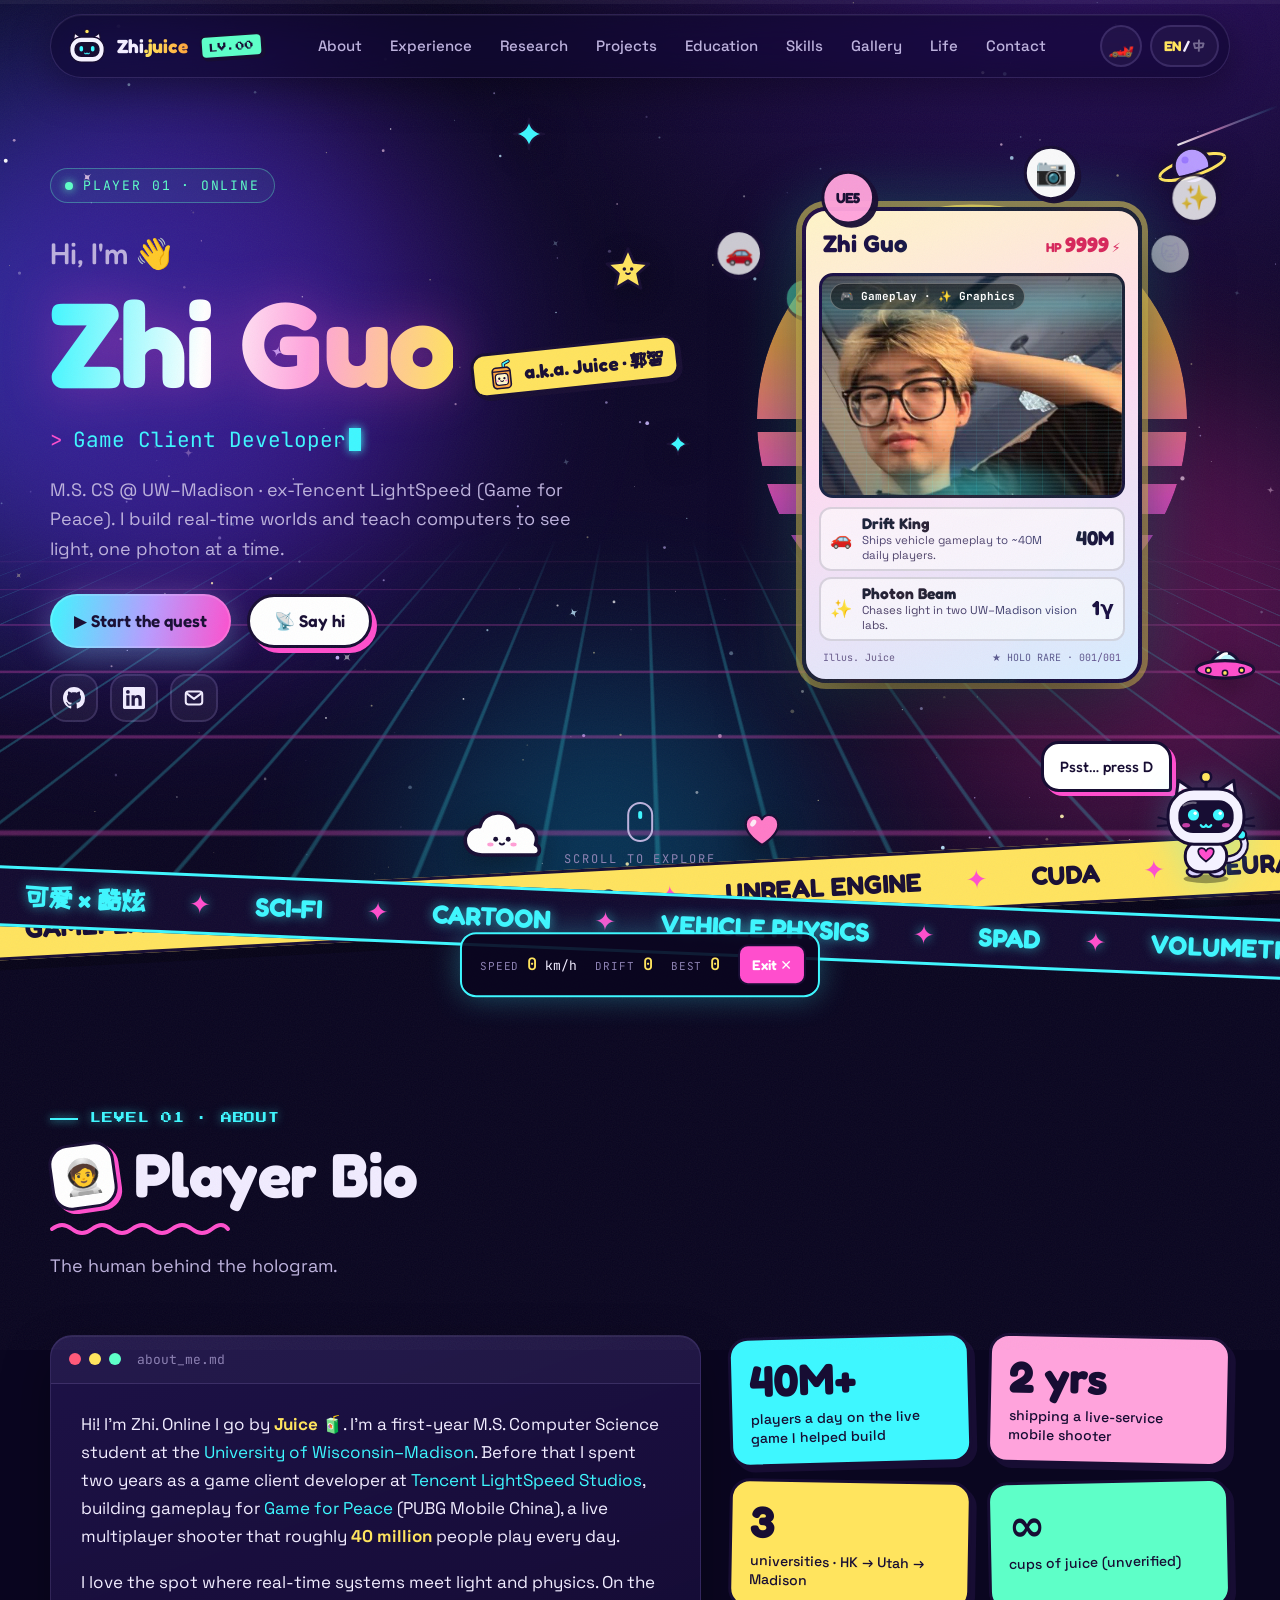
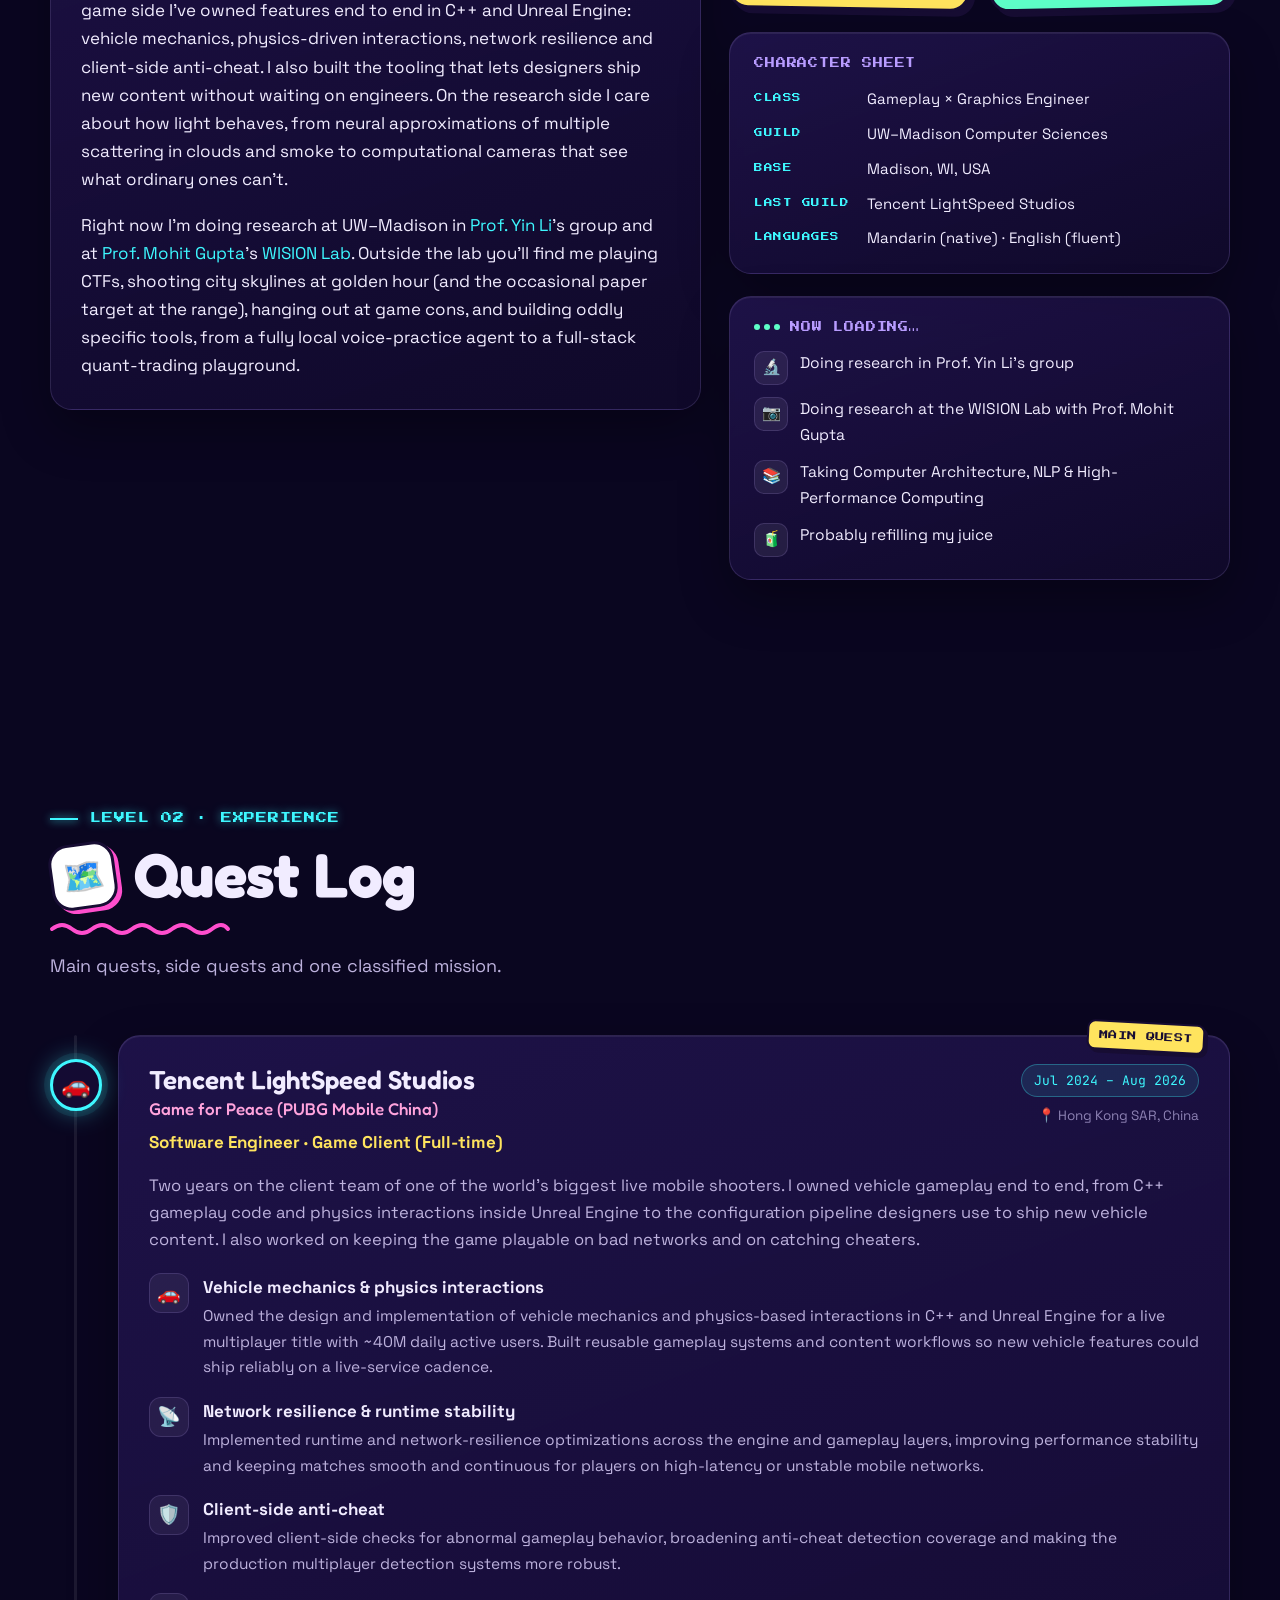
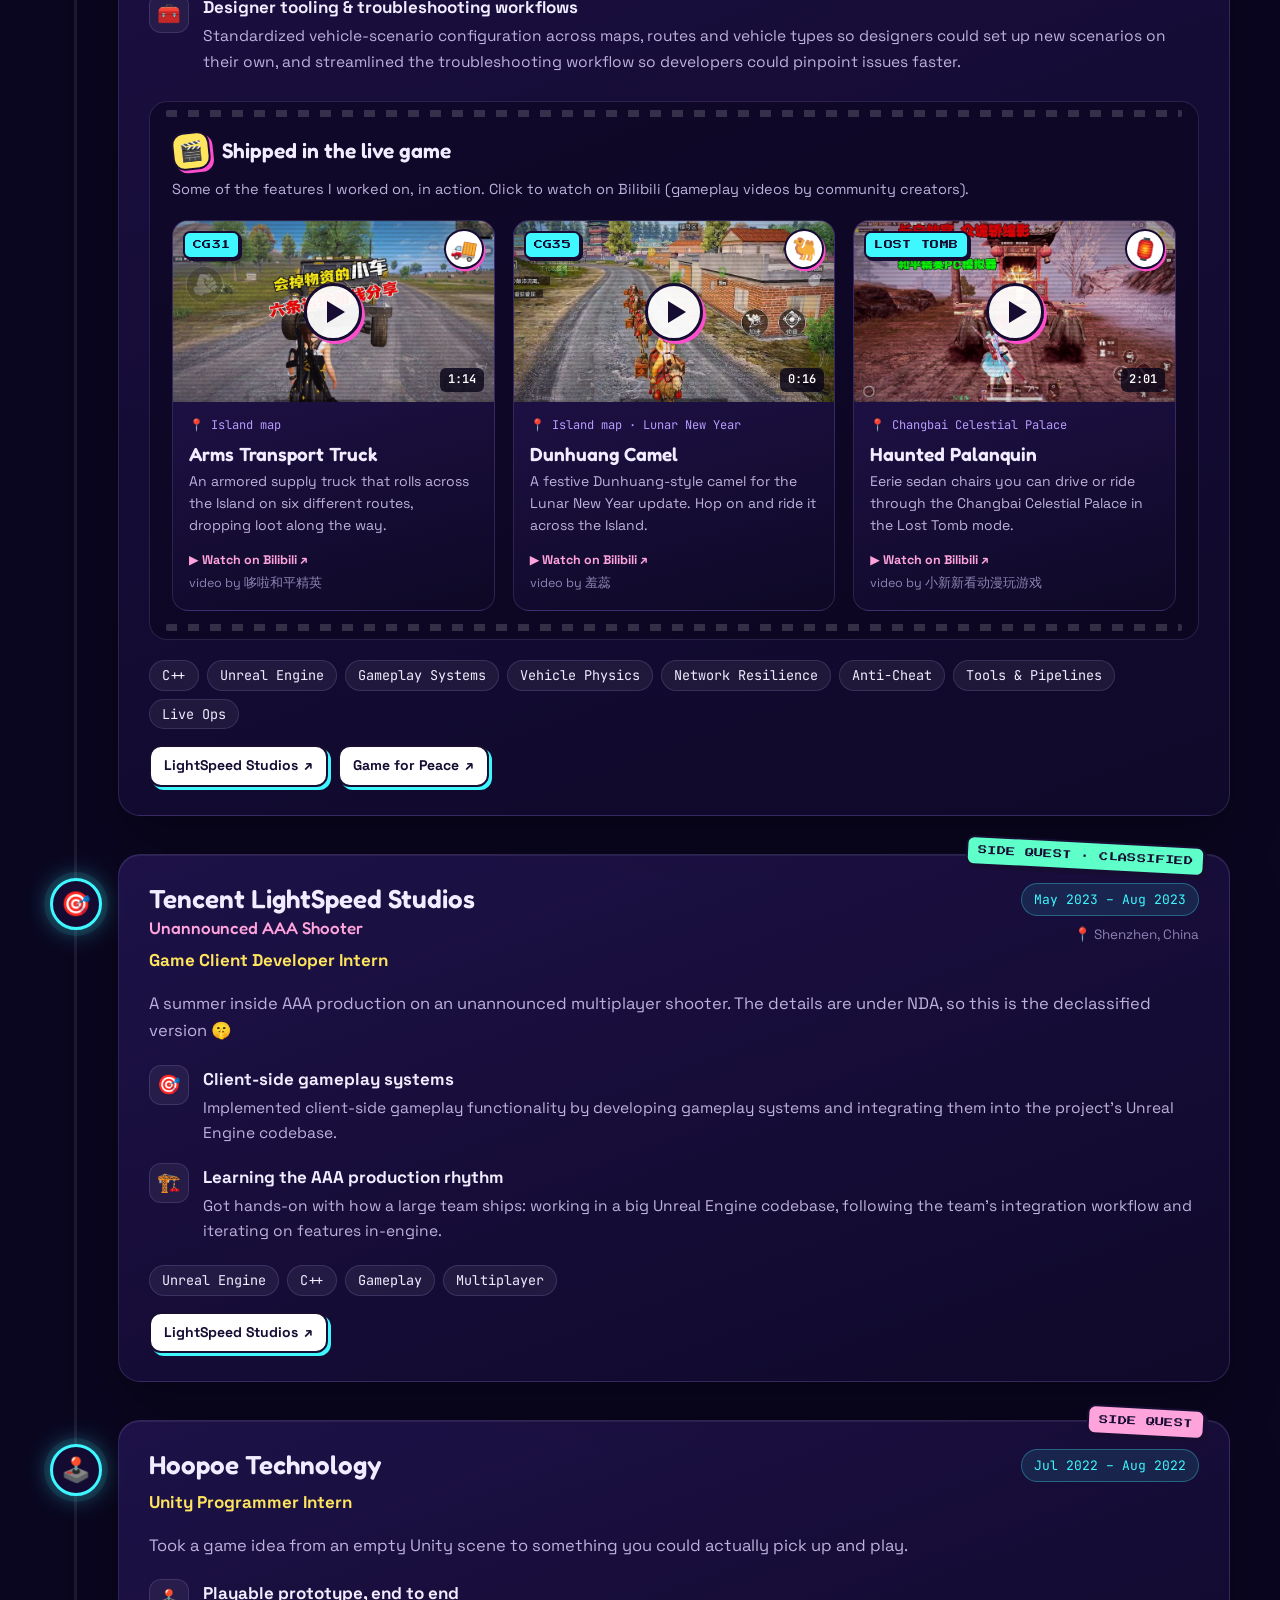
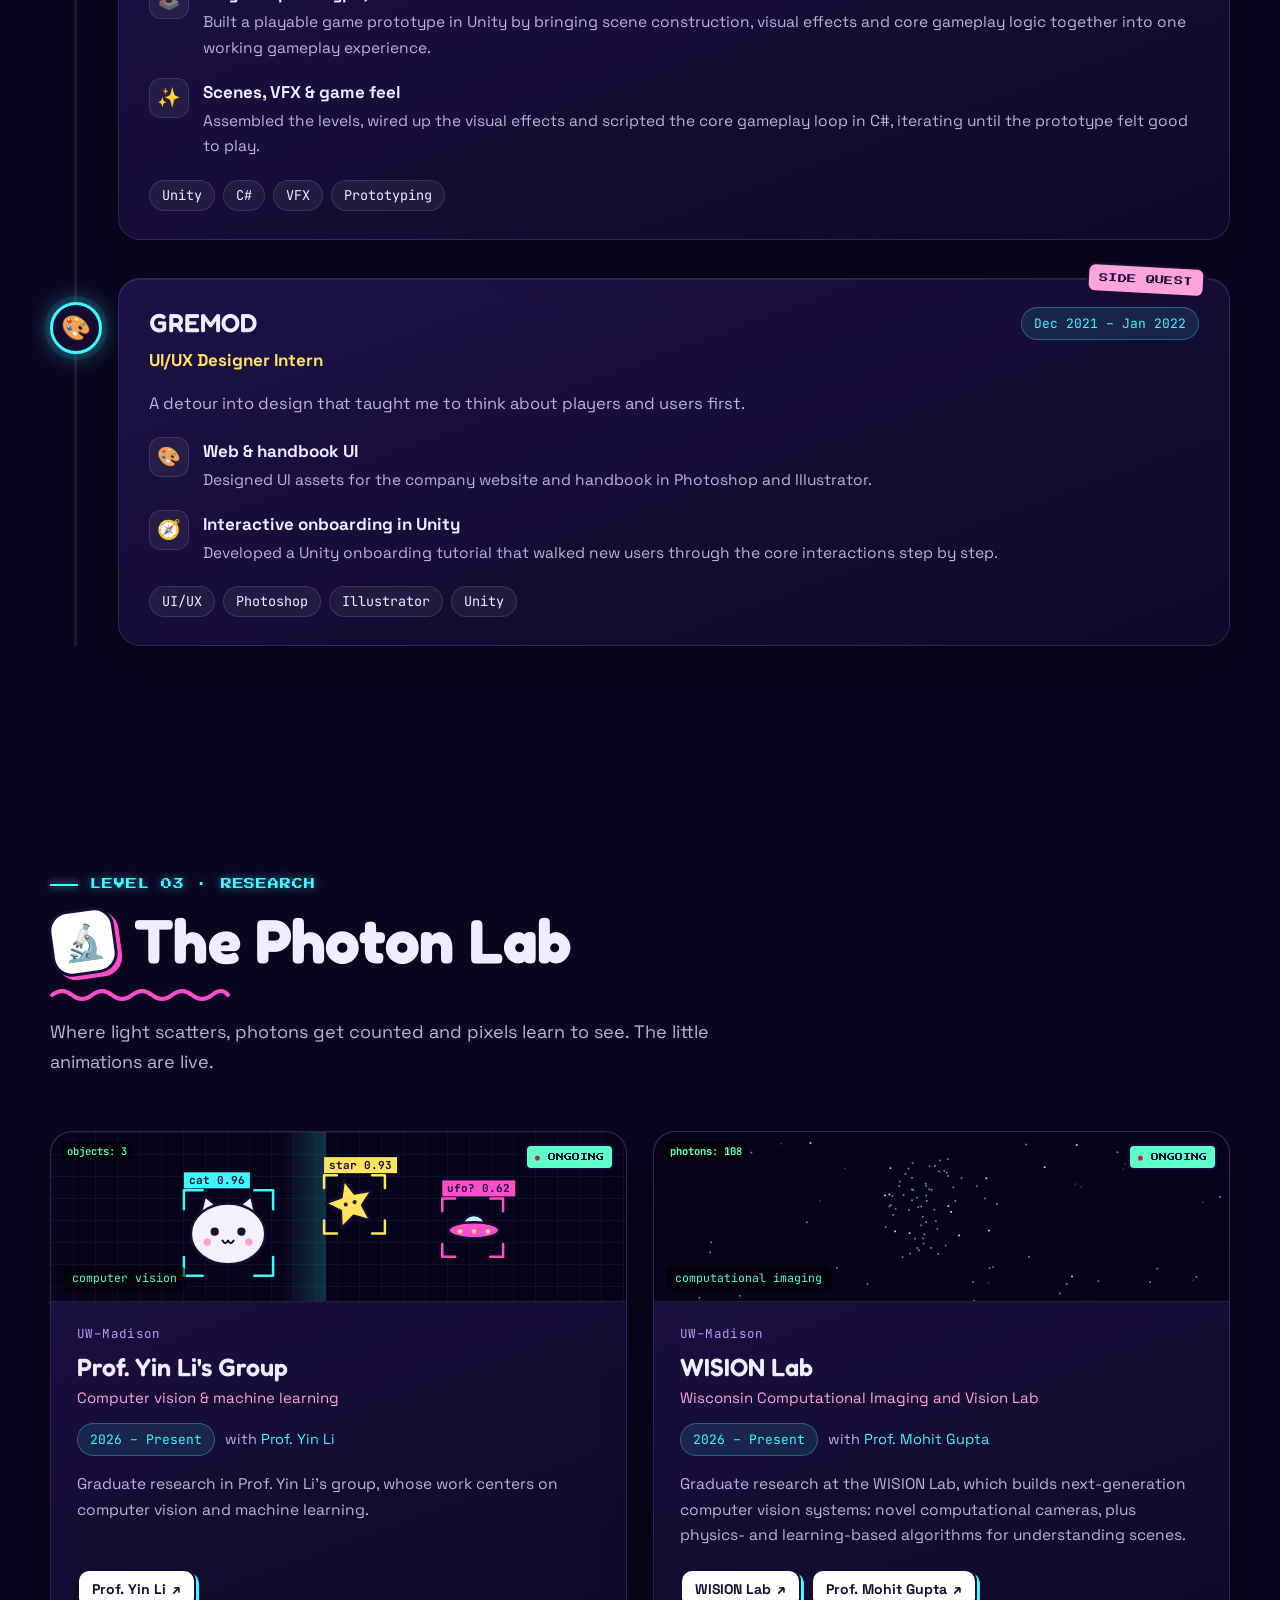
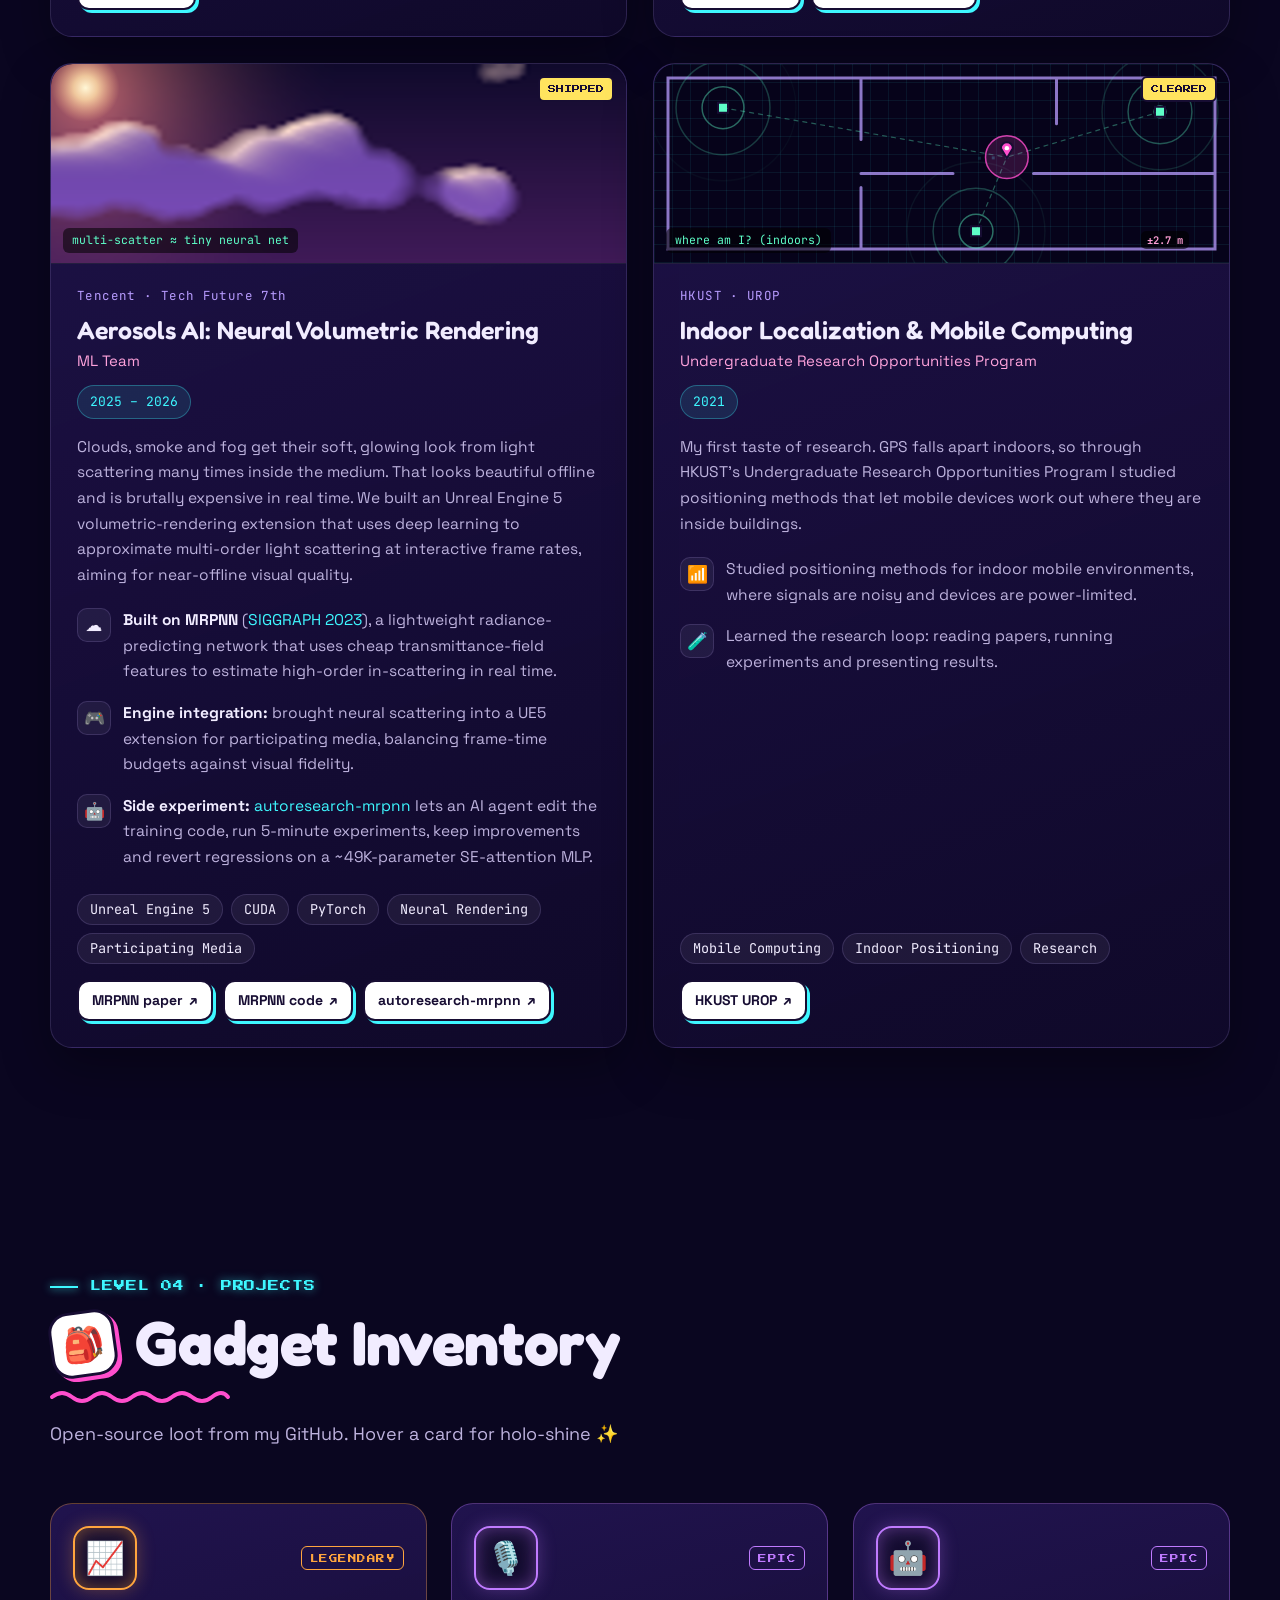
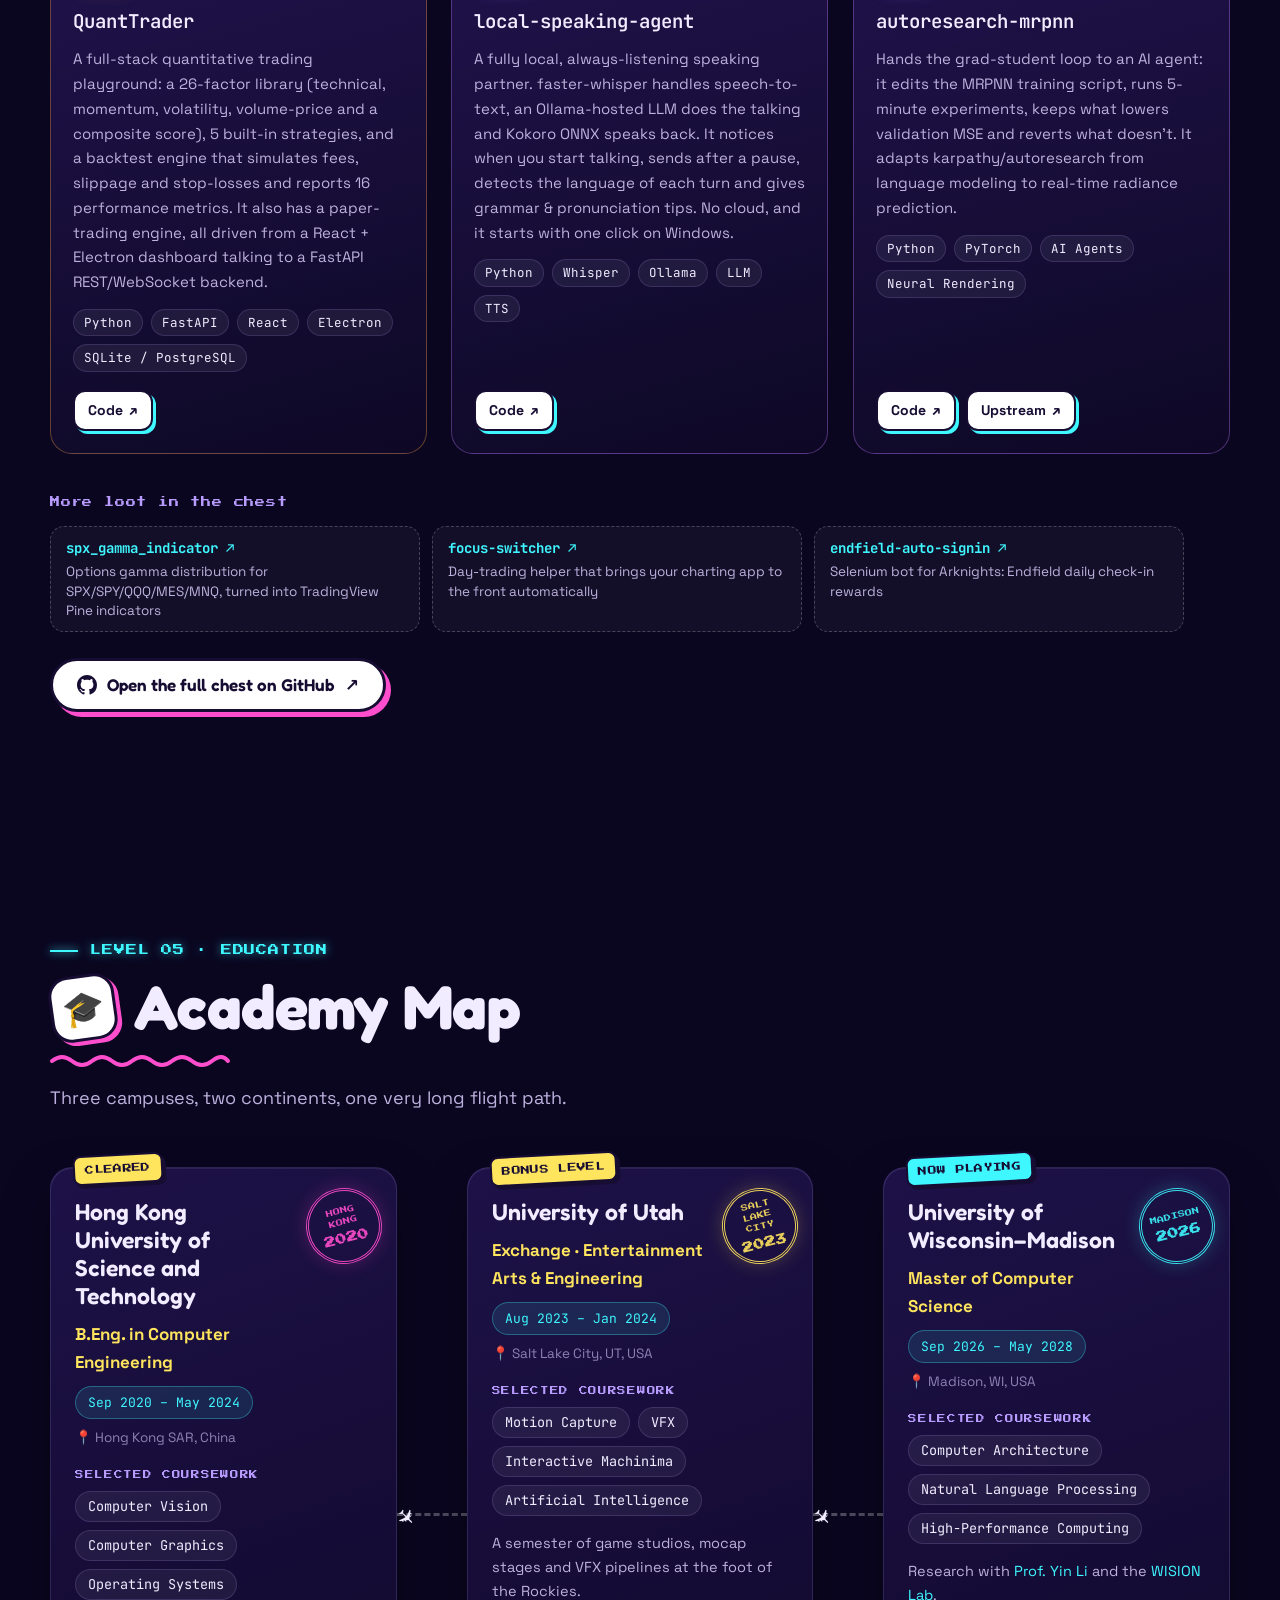
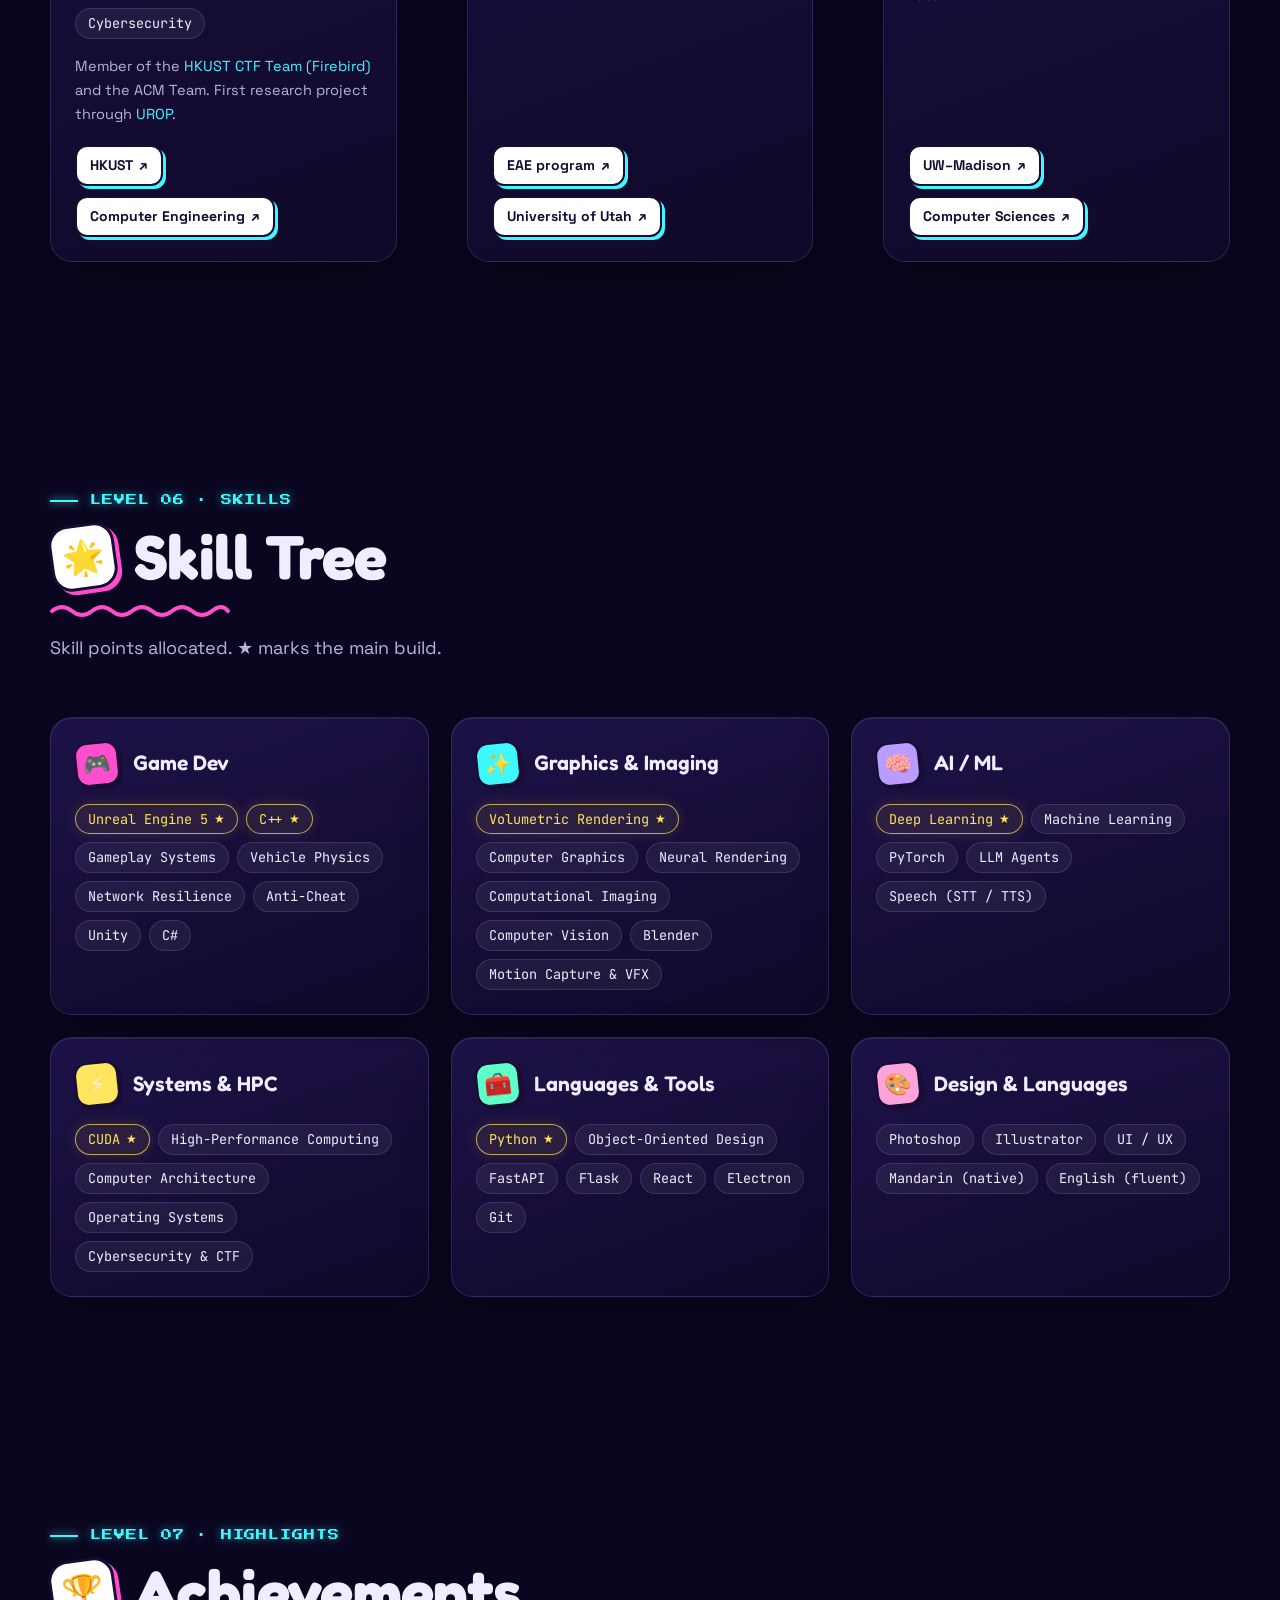
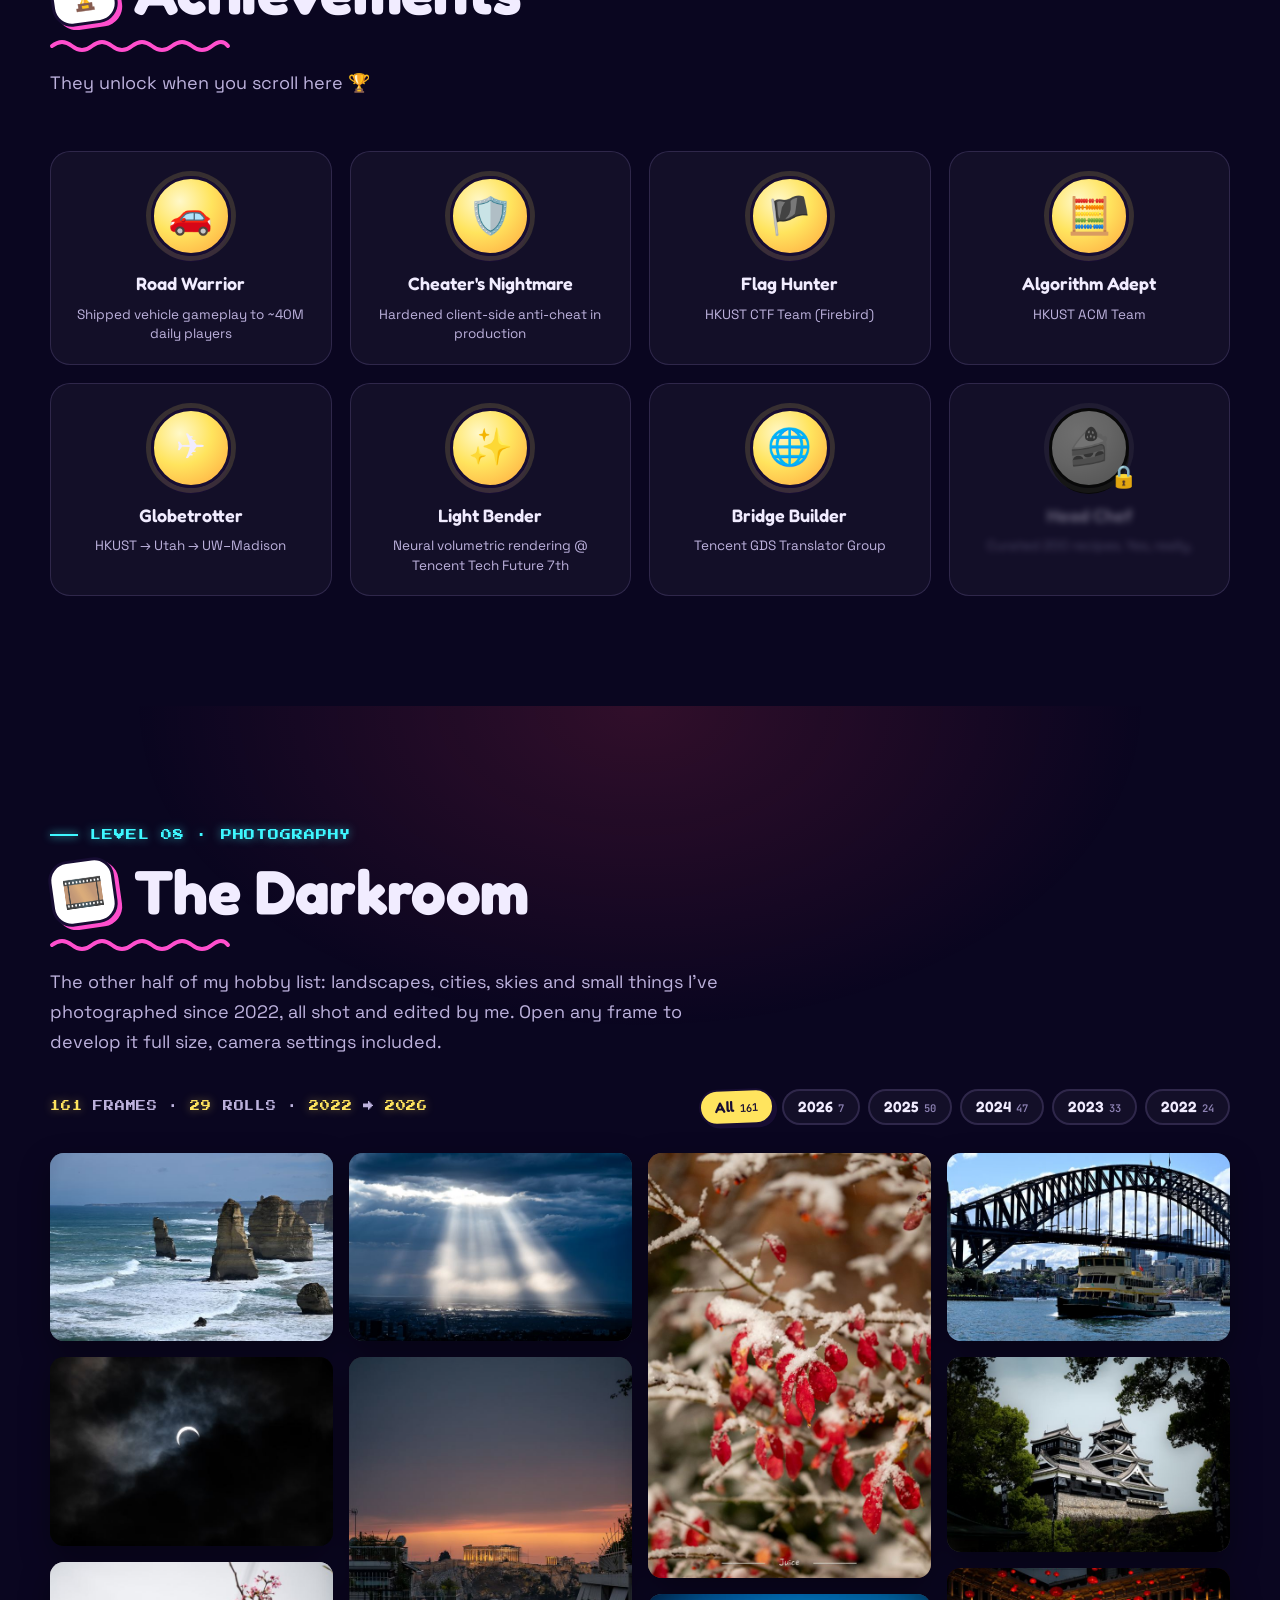
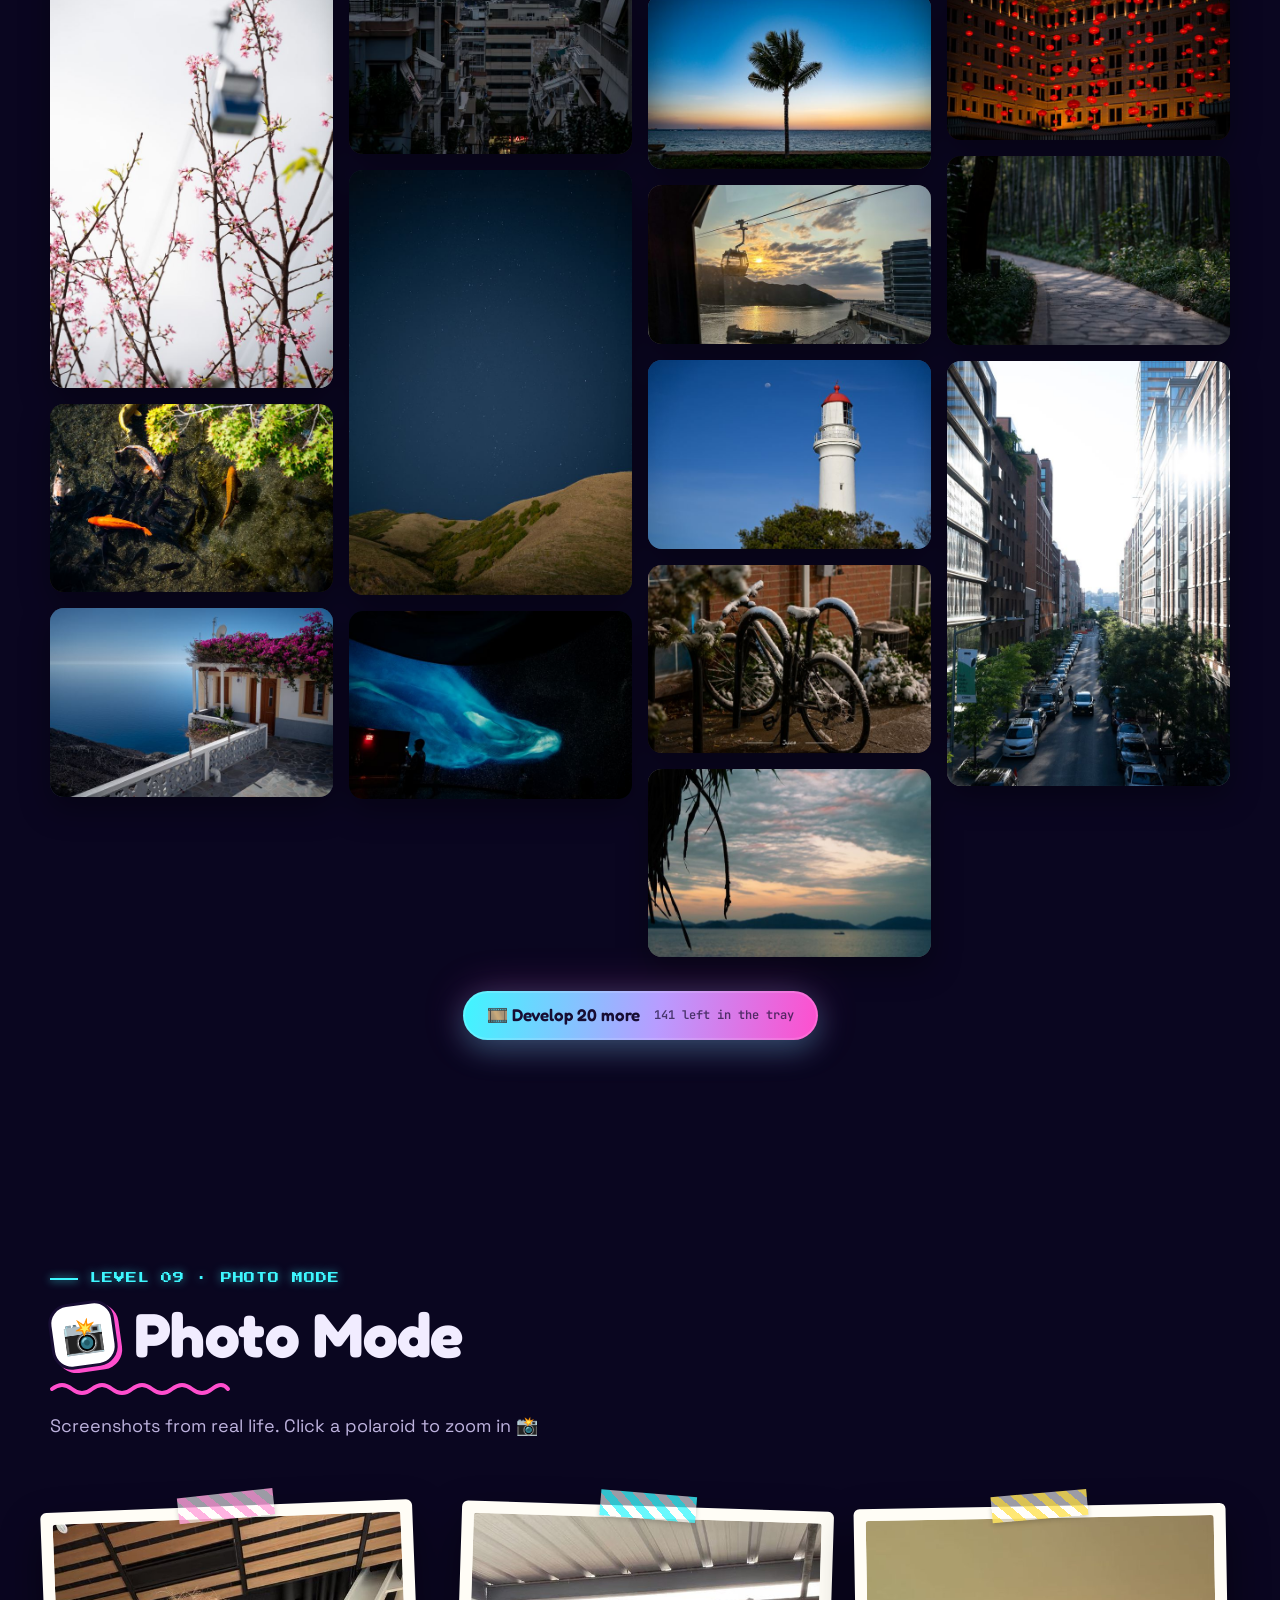
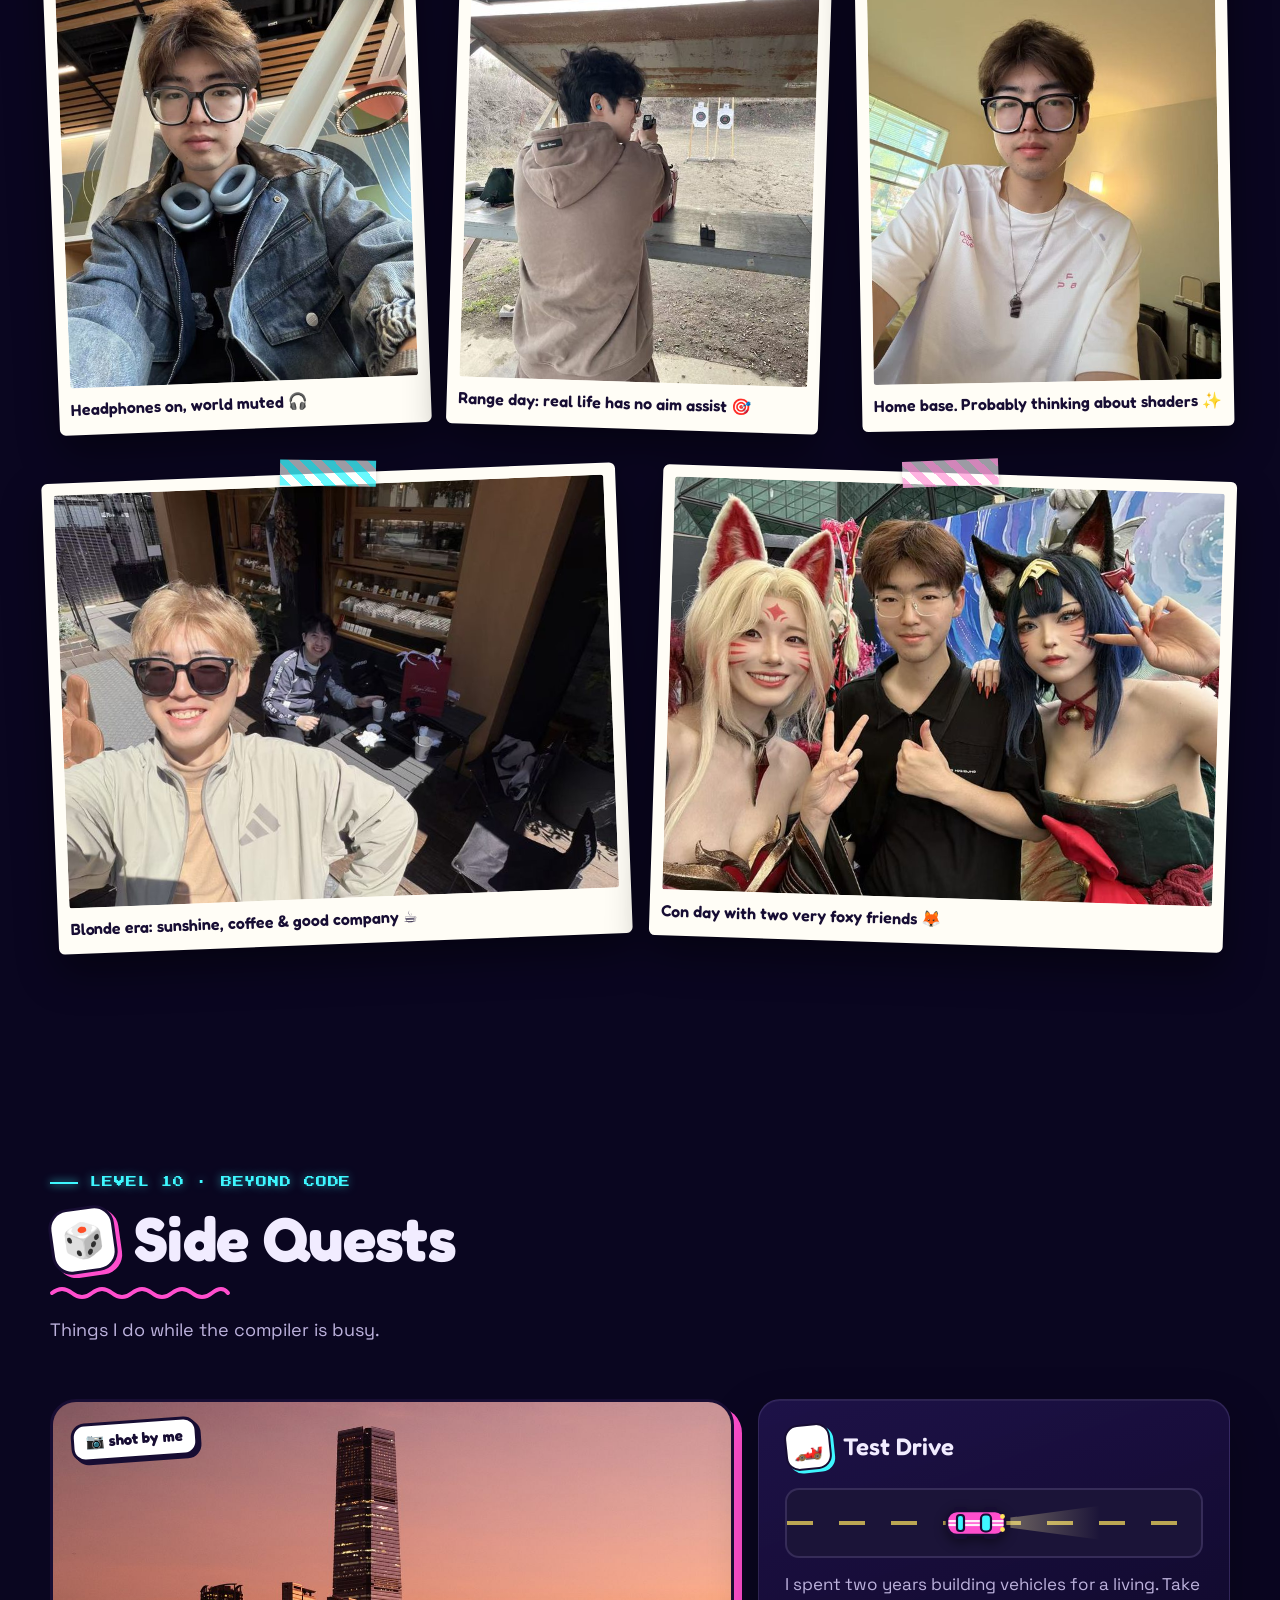
==== commit 342d4f3d: "Add "The Darkroom" photography gallery A new gallery section with 161 of my own edited photos (lands" ====
--- a/index.html
+++ b/index.html
@@ -162,7 +162,8 @@
         <li><a href="#gadgets" data-sec="gadgets" data-i18n="nav.gadgets">Projects</a></li>
         <li><a href="#academy" data-sec="academy" data-i18n="nav.academy">Education</a></li>
         <li><a href="#skills" data-sec="skills" data-i18n="nav.skills">Skills</a></li>
-        <li><a href="#photos" data-sec="photos" data-i18n="nav.photos">Photos</a></li>
+        <li><a href="#darkroom" data-sec="darkroom" data-i18n="nav.darkroom">Gallery</a></li>
+        <li><a href="#photos" data-sec="photos" data-i18n="nav.photos">Life</a></li>
         <li><a href="#contact" data-sec="contact" data-i18n="nav.contact">Contact</a></li>
       </ul>
     </nav>
@@ -379,11 +380,32 @@
       </div>
     </section>
 
+    <!-- ================= photography gallery ================= -->
+    <section id="darkroom" class="section">
+      <div class="wrap">
+        <header class="sec-head" data-reveal>
+          <span class="eyebrow" data-i18n="dr.eyebrow">LEVEL 08 · PHOTOGRAPHY</span>
+          <h2 class="sec-title"><span class="emo" aria-hidden="true">🎞️</span><span data-i18n="dr.title">The Darkroom</span></h2>
+          <svg class="squiggle" viewBox="0 0 180 16" aria-hidden="true"><path d="M2 8 Q 12 0 22 8 T 42 8 T 62 8 T 82 8 T 102 8 T 122 8 T 142 8 T 162 8 T 178 8"/></svg>
+          <p class="sec-sub" data-i18n="dr.sub">Landscapes, cities, skies and small things I've photographed since 2022.</p>
+        </header>
+        <div class="dr-bar" data-reveal>
+          <p class="dr-stats" id="dr-stats"></p>
+          <div class="dr-chips" id="dr-chips" role="group"></div>
+        </div>
+        <div class="dr-grid" id="dr-grid"></div>
+        <div class="dr-more">
+          <button class="btn btn-neon magnetic" type="button" id="dr-more"></button>
+          <p class="dr-end" id="dr-end" hidden></p>
+        </div>
+      </div>
+    </section>
+
     <!-- ================= photo mode ================= -->
     <section id="photos" class="section">
       <div class="wrap">
         <header class="sec-head" data-reveal>
-          <span class="eyebrow" data-i18n="photos.eyebrow">LEVEL 08 · PHOTO MODE</span>
+          <span class="eyebrow" data-i18n="photos.eyebrow">LEVEL 09 · PHOTO MODE</span>
           <h2 class="sec-title"><span class="emo" aria-hidden="true">📸</span><span data-i18n="photos.title">Photo Mode</span></h2>
           <svg class="squiggle" viewBox="0 0 180 16" aria-hidden="true"><path d="M2 8 Q 12 0 22 8 T 42 8 T 62 8 T 82 8 T 102 8 T 122 8 T 142 8 T 162 8 T 178 8"/></svg>
           <p class="sec-sub" data-i18n="photos.sub">Screenshots from real life. Click a polaroid to zoom in.</p>
@@ -396,7 +418,7 @@
     <section id="side" class="section">
       <div class="wrap">
         <header class="sec-head" data-reveal>
-          <span class="eyebrow" data-i18n="side.eyebrow">LEVEL 09 · BEYOND CODE</span>
+          <span class="eyebrow" data-i18n="side.eyebrow">LEVEL 10 · BEYOND CODE</span>
           <h2 class="sec-title"><span class="emo" aria-hidden="true">🎲</span><span data-i18n="side.title">Side Quests</span></h2>
           <svg class="squiggle" viewBox="0 0 180 16" aria-hidden="true"><path d="M2 8 Q 12 0 22 8 T 42 8 T 62 8 T 82 8 T 102 8 T 122 8 T 142 8 T 162 8 T 178 8"/></svg>
           <p class="sec-sub" data-i18n="side.sub">Things I do while the compiler is busy.</p>
@@ -442,7 +464,7 @@
     <section id="contact" class="section">
       <div class="wrap">
         <header class="sec-head" data-reveal>
-          <span class="eyebrow" data-i18n="contact.eyebrow">LEVEL 10 · CONTACT</span>
+          <span class="eyebrow" data-i18n="contact.eyebrow">LEVEL 11 · CONTACT</span>
           <h2 class="sec-title"><span class="emo" aria-hidden="true">📡</span><span data-i18n="contact.title">Open a Channel</span></h2>
           <svg class="squiggle" viewBox="0 0 180 16" aria-hidden="true"><path d="M2 8 Q 12 0 22 8 T 42 8 T 62 8 T 82 8 T 102 8 T 122 8 T 142 8 T 162 8 T 178 8"/></svg>
         </header>
@@ -541,6 +563,26 @@
     <button class="lb-btn lb-next" id="lb-next" type="button" data-i18n-title="lb.next" title="Next photo">›</button>
   </div>
 
+  <!-- darkroom viewer: live-view screen with an EXIF HUD -->
+  <div class="viewer" id="viewer" role="dialog" aria-modal="true" aria-hidden="true" aria-label="Photo viewer">
+    <button class="lb-btn vw-close" id="vw-close" type="button" data-i18n-title="lb.close" title="Close">✕</button>
+    <button class="lb-btn vw-prev" id="vw-prev" type="button" data-i18n-title="lb.prev" title="Previous photo">‹</button>
+    <figure class="vw-frame">
+      <div class="vw-screen" id="vw-screen">
+        <img id="vw-img" alt="" />
+        <span class="vw-corner tl" aria-hidden="true"></span><span class="vw-corner tr" aria-hidden="true"></span>
+        <span class="vw-corner bl" aria-hidden="true"></span><span class="vw-corner br" aria-hidden="true"></span>
+        <span class="vw-rec" aria-hidden="true">JUICE-CAM</span>
+        <span class="vw-count" id="vw-count"></span>
+      </div>
+      <figcaption class="vw-hud">
+        <div class="vw-title"><b id="vw-title"></b><span id="vw-meta"></span></div>
+        <ul class="vw-exif" id="vw-exif"></ul>
+      </figcaption>
+    </figure>
+    <button class="lb-btn vw-next" id="vw-next" type="button" data-i18n-title="lb.next" title="Next photo">›</button>
+  </div>
+
   <button class="to-top" id="to-top" type="button" aria-label="Back to top">🚀</button>
   <div class="toasts" id="toasts" aria-live="polite"></div>
 
@@ -560,6 +602,8 @@
   <script src="js/labviz.js"></script>
   <script src="js/mascot.js"></script>
   <script src="js/drive.js"></script>
+  <script src="js/photos.js"></script>
+  <script src="js/gallery.js"></script>
   <script src="js/main.js"></script>
 </body>
 </html>
--- a/css/style.css
+++ b/css/style.css
@@ -553,6 +553,68 @@
 .link-btn .arr { display: inline-block; transition: transform .3s var(--spring); }
 .link-btn:hover .arr { transform: translate(2px, -2px); }
 
+/* ---------- shipped works (video cards inside the quest log) ---------- */
+.works {
+  position: relative; margin-top: 26px; padding: 26px 22px 28px; border-radius: 18px;
+  background: rgba(8, 4, 24, .5); border: 1px solid var(--line);
+}
+.works::before, .works::after { /* film-strip sprocket holes */
+  content: ""; position: absolute; left: 16px; right: 16px; height: 7px; border-radius: 2px; pointer-events: none;
+  background: repeating-linear-gradient(90deg, rgba(255, 255, 255, .16) 0 11px, transparent 11px 22px);
+}
+.works::before { top: 8px; }
+.works::after { bottom: 8px; }
+.works-head { display: flex; align-items: center; gap: 12px; margin: 4px 0 0; font-family: var(--f-display); font-size: 21px; font-weight: 600; }
+.works-ic { width: 38px; height: 38px; display: grid; place-items: center; flex: none; font-size: 19px; border-radius: 12px; background: var(--lemon); border: 2.5px solid var(--ink); box-shadow: 3px 3px 0 var(--pink); transform: rotate(-6deg); }
+.works-sub { margin: 8px 0 0; font-size: 14.5px; color: var(--muted); }
+.works-grid { display: grid; grid-template-columns: repeat(3, 1fr); gap: 18px; margin-top: 18px; }
+.work {
+  position: relative; display: flex; flex-direction: column; overflow: hidden;
+  border-radius: 16px; text-decoration: none; color: var(--text);
+  background: linear-gradient(165deg, rgba(42, 25, 96, .85), rgba(15, 9, 38, .95));
+  border: 1px solid var(--line);
+  transition: transform .45s var(--spring), box-shadow .3s, border-color .3s;
+}
+.is-in .work { animation: rise .8s var(--spring) backwards; animation-delay: calc(var(--i) * 120ms + 250ms); }
+.work:hover, .work:focus-visible { transform: translateY(-6px) rotate(-.6deg); border-color: var(--pink); box-shadow: 0 18px 40px rgba(0, 0, 0, .45), 0 0 34px rgba(255, 78, 205, .3); }
+.work-thumb { position: relative; display: block; aspect-ratio: 16 / 9; overflow: hidden; background: #120a2f; }
+.work-thumb img { display: block; width: 100%; height: 100%; object-fit: cover; transition: transform .7s var(--ease), filter .4s; }
+.work:hover .work-thumb img { transform: scale(1.07); filter: saturate(1.15); }
+.work-thumb::after { /* CRT scanlines + vignette that clear up on hover */
+  content: ""; position: absolute; inset: 0; pointer-events: none; opacity: .6; transition: opacity .35s;
+  background: repeating-linear-gradient(0deg, rgba(0, 0, 0, .16) 0 2px, transparent 2px 4px), radial-gradient(ellipse at center, transparent 50%, rgba(8, 4, 24, .6));
+}
+.work:hover .work-thumb::after { opacity: .2; }
+.work-tag {
+  position: absolute; z-index: 2; top: 10px; left: 10px; padding: 6px 8px 5px;
+  font-family: var(--f-pixel); font-size: 9px; line-height: 1.4; letter-spacing: .04em; color: var(--ink);
+  background: var(--cyan); border: 2px solid var(--ink); border-radius: 7px; box-shadow: 2px 2px 0 var(--ink);
+}
+.work-sticker {
+  position: absolute; z-index: 2; top: 8px; right: 10px; width: 40px; height: 40px; display: grid; place-items: center;
+  font-size: 21px; background: #fff; border: 2.5px solid var(--ink); border-radius: 50%; box-shadow: 2px 2px 0 var(--pink);
+  transform: rotate(10deg); transition: transform .5s var(--spring);
+}
+.work:hover .work-sticker { transform: rotate(-12deg) scale(1.15); }
+.work-play {
+  position: absolute; z-index: 2; left: 50%; top: 50%; width: 58px; height: 58px; margin: -29px 0 0 -29px;
+  border-radius: 50%; background: rgba(255, 255, 255, .94); border: 3px solid var(--ink); box-shadow: 3px 3px 0 var(--pink);
+  transition: transform .45s var(--spring);
+}
+.work-play::before { content: ""; position: absolute; left: 20px; top: 15px; border-style: solid; border-width: 11px 0 11px 18px; border-color: transparent transparent transparent var(--ink); }
+.work:hover .work-play { transform: scale(1.14); animation: ping 1.2s ease-out infinite; }
+@keyframes ping { from { box-shadow: 3px 3px 0 var(--pink), 0 0 0 0 rgba(255, 78, 205, .6); } to { box-shadow: 3px 3px 0 var(--pink), 0 0 0 20px rgba(255, 78, 205, 0); } }
+.work-dur { position: absolute; z-index: 2; right: 10px; bottom: 10px; padding: 2px 8px; border-radius: 6px; font-family: var(--f-mono); font-size: 12px; font-weight: 600; color: #fff; background: rgba(8, 4, 24, .8); }
+.work-body { display: flex; flex-direction: column; gap: 6px; flex: 1; padding: 14px 16px 16px; }
+.work-map { font-family: var(--f-mono); font-size: 12px; color: var(--lav); }
+.work-title { font-family: var(--f-display); font-size: 19px; font-weight: 600; line-height: 1.25; }
+.work-desc { font-size: 14px; line-height: 1.55; color: var(--muted); }
+.work-src { display: flex; flex-direction: column; gap: 2px; margin-top: auto; padding-top: 8px; font-size: 12.5px; }
+.work-bili { font-weight: 700; color: var(--candy); transition: color .2s; }
+.work:hover .work-bili { color: var(--lemon); }
+.work-up { color: var(--dim); }
+html[lang^="zh"] .work-tag { font-size: 12px; }
+
 /* ---------- research ---------- */
 .lab-grid { display: grid; grid-template-columns: repeat(2, 1fr); gap: 26px; }
 .lab-card { display: flex; flex-direction: column; overflow: hidden; }
@@ -724,6 +786,123 @@
 .food-row span:nth-child(4) { animation-delay: .45s; }
 .food-row span:nth-child(5) { animation-delay: .6s; }
 
+/* ---------- the darkroom (photography gallery) ---------- */
+#darkroom { isolation: isolate; }
+#darkroom::before { /* red safelight */
+  content: ""; position: absolute; left: 0; right: 0; top: 0; height: 640px; z-index: -1; pointer-events: none;
+  background: radial-gradient(55% 70% at 50% 0%, rgba(255, 58, 96, .16), transparent 72%);
+}
+.dr-bar { display: flex; flex-wrap: wrap; align-items: center; justify-content: space-between; gap: 14px 28px; margin: -22px 0 28px; }
+.dr-stats { margin: 0; font-family: var(--f-pixel); font-size: 10px; line-height: 1.9; letter-spacing: .08em; color: var(--muted); }
+.dr-stats b { font-weight: 400; color: var(--lemon); text-shadow: 0 0 10px rgba(255, 228, 94, .45); }
+.dr-stats span { white-space: nowrap; }
+html[lang^="zh"] .dr-stats { font-size: 13px; }
+.dr-chips { display: flex; flex-wrap: wrap; gap: 8px; }
+.dr-chip {
+  display: inline-flex; align-items: baseline; gap: 5px; padding: 7px 14px; cursor: pointer;
+  font-family: var(--f-display); font-weight: 600; font-size: 15px; line-height: 1.2; color: var(--text);
+  border-radius: 999px; border: 2px solid var(--line); background: rgba(255, 255, 255, .04);
+  transition: transform .35s var(--spring), border-color .2s, background .2s, box-shadow .2s, color .2s;
+}
+.dr-chip sup { font-family: var(--f-mono); font-size: 10.5px; font-weight: 600; color: var(--dim); }
+.dr-chip:hover { border-color: var(--pink); transform: translateY(-2px) rotate(-2deg); }
+.dr-chip.on { color: var(--ink); background: var(--lemon); border-color: var(--ink); box-shadow: 3px 3px 0 var(--ink); transform: rotate(-2deg); }
+.dr-chip.on sup { color: var(--ink); }
+
+.dr-grid { display: flex; align-items: flex-start; gap: 16px; }
+.dr-col { flex: 1 1 0; min-width: 0; display: flex; flex-direction: column; gap: 16px; }
+.shot {
+  --c: #1a1033;
+  position: relative; display: block; overflow: hidden; border-radius: 14px; background: var(--c);
+  outline-offset: 4px; box-shadow: 0 12px 30px rgba(0, 0, 0, .35);
+  transition: transform .45s var(--spring), box-shadow .3s;
+}
+.shot::before { /* the print is still in the tray */
+  content: ""; position: absolute; inset: 0; z-index: 1; pointer-events: none;
+  background: linear-gradient(110deg, transparent 30%, rgba(255, 255, 255, .1) 50%, transparent 70%) 0 0 / 250% 100%;
+  animation: tray 1.6s linear infinite;
+}
+.shot.dev::before { display: none; }
+@keyframes tray { from { background-position: 150% 0; } to { background-position: -150% 0; } }
+.shot img {
+  display: block; width: 100%; height: 100%; object-fit: cover;
+  opacity: 0; transform: scale(1.04);
+  filter: sepia(1) saturate(.35) brightness(1.55) contrast(.7) blur(6px);
+  transition: opacity .9s ease, filter 1.8s var(--ease), transform 1.6s var(--ease);
+}
+.shot.dev img { opacity: 1; transform: none; filter: none; }
+.shot.dev:hover img { transform: scale(1.05); }
+.shot:hover, .shot:focus-visible { transform: translateY(-5px); box-shadow: 0 22px 44px rgba(0, 0, 0, .5), 0 0 30px rgba(62, 247, 255, .18); }
+.shot-vf i { /* viewfinder brackets */
+  position: absolute; z-index: 2; width: 18px; height: 18px; border: 2.5px solid var(--cyan); opacity: 0;
+  filter: drop-shadow(0 0 4px rgba(62, 247, 255, .8)); transition: opacity .25s, transform .45s var(--spring);
+}
+.shot-vf i:nth-child(1) { top: 10px; left: 10px; border-right: 0; border-bottom: 0; transform: translate(8px, 8px); }
+.shot-vf i:nth-child(2) { top: 10px; right: 10px; border-left: 0; border-bottom: 0; transform: translate(-8px, 8px); }
+.shot-vf i:nth-child(3) { bottom: 10px; left: 10px; border-right: 0; border-top: 0; transform: translate(8px, -8px); }
+.shot-vf i:nth-child(4) { bottom: 10px; right: 10px; border-left: 0; border-top: 0; transform: translate(-8px, -8px); }
+.shot-vf::after { /* autofocus point */
+  content: ""; position: absolute; z-index: 2; left: 50%; top: 42%; width: 24px; height: 24px; margin: -12px 0 0 -12px;
+  border: 2px solid var(--lemon); border-radius: 4px; opacity: 0; transform: scale(1.7); transition: opacity .2s, transform .35s var(--spring);
+}
+.shot:hover .shot-vf i, .shot:focus-visible .shot-vf i { opacity: 1; transform: none; }
+.shot:hover .shot-vf::after, .shot:focus-visible .shot-vf::after { opacity: .95; transform: none; animation: af .8s steps(2) .3s 2; }
+@keyframes af { 50% { border-color: var(--mint); } }
+.shot-cap {
+  position: absolute; z-index: 2; left: 0; right: 0; bottom: 0; padding: 30px 12px 10px;
+  background: linear-gradient(to top, rgba(8, 4, 24, .9), rgba(8, 4, 24, 0));
+  transform: translateY(101%); transition: transform .35s var(--ease);
+}
+.shot:hover .shot-cap, .shot:focus-visible .shot-cap { transform: none; }
+.shot-cap b { display: block; font-family: var(--f-display); font-weight: 600; font-size: 15px; line-height: 1.3; color: #fff; }
+.shot-cap small { display: block; margin-top: 2px; font-family: var(--f-mono); font-size: 11px; line-height: 1.4; color: var(--mint); }
+.dr-more { display: flex; flex-direction: column; align-items: center; gap: 10px; margin-top: 34px; }
+.dr-more [hidden] { display: none !important; }
+.dr-more .btn small { margin-left: 4px; font-family: var(--f-mono); font-size: 12px; font-weight: 600; opacity: .7; }
+.dr-end { margin: 0; font-family: var(--f-display); font-size: 17px; color: var(--muted); }
+
+/* live-view viewer */
+.viewer {
+  position: fixed; inset: 0; z-index: 150; display: grid; place-items: center; padding: 58px 96px 26px;
+  background: rgba(4, 2, 14, .95); opacity: 0; visibility: hidden; transition: opacity .3s, visibility .3s;
+}
+.viewer.open { opacity: 1; visibility: visible; transition: opacity .3s, visibility 0s; }
+.viewer::before {
+  content: ""; position: absolute; inset: 0; pointer-events: none;
+  background:
+    linear-gradient(rgba(62, 247, 255, .045) 1px, transparent 1px) 0 0 / 44px 44px,
+    linear-gradient(90deg, rgba(62, 247, 255, .045) 1px, transparent 1px) 0 0 / 44px 44px;
+}
+.vw-frame { position: relative; margin: 0; display: flex; flex-direction: column; align-items: center; gap: 16px; max-width: 100%; }
+.vw-screen { position: relative; line-height: 0; }
+.vw-screen img {
+  display: block; width: auto; height: auto; max-width: min(84vw, 1500px); max-height: calc(100vh - 220px); border-radius: 6px;
+  opacity: 0; transform: scale(.985); filter: sepia(.8) brightness(1.3) blur(8px);
+  transition: opacity .4s, transform .6s var(--ease), filter .9s var(--ease);
+}
+.vw-screen.ready img { opacity: 1; transform: none; filter: none; }
+.vw-corner { position: absolute; width: 26px; height: 26px; border: 3px solid var(--cyan); pointer-events: none; filter: drop-shadow(0 0 6px rgba(62, 247, 255, .7)); }
+.vw-corner.tl { top: -10px; left: -10px; border-right: 0; border-bottom: 0; }
+.vw-corner.tr { top: -10px; right: -10px; border-left: 0; border-bottom: 0; }
+.vw-corner.bl { bottom: -10px; left: -10px; border-right: 0; border-top: 0; }
+.vw-corner.br { bottom: -10px; right: -10px; border-left: 0; border-top: 0; }
+.vw-rec, .vw-count { position: absolute; top: 12px; padding: 5px 8px; border-radius: 5px; background: rgba(0, 0, 0, .55); line-height: 1.2; }
+.vw-rec { left: 12px; font-family: var(--f-pixel); font-size: 9px; color: #fff; }
+.vw-rec::before { content: "●"; margin-right: 6px; color: #ff3b5c; animation: blink 1s steps(2) infinite; }
+.vw-count { right: 12px; font-family: var(--f-mono); font-size: 12px; font-weight: 600; color: var(--mint); }
+.vw-hud {
+  display: flex; flex-wrap: wrap; align-items: center; justify-content: space-between; gap: 10px 28px;
+  width: 100%; max-width: min(84vw, 1500px); padding: 12px 18px; border-radius: 14px;
+  background: rgba(20, 12, 46, .88); border: 1px solid rgba(62, 247, 255, .3); box-shadow: 0 0 30px rgba(62, 247, 255, .12);
+}
+.vw-title b { display: block; font-family: var(--f-display); font-weight: 600; font-size: 20px; line-height: 1.25; color: #fff; }
+.vw-title span { display: block; margin-top: 2px; font-size: 13.5px; color: var(--muted); }
+.vw-exif { display: flex; flex-wrap: wrap; gap: 6px 18px; margin: 0; padding: 0; list-style: none; font-family: var(--f-mono); font-size: 13px; color: var(--text); }
+.vw-exif em { margin-right: 6px; font-style: normal; font-size: 10px; letter-spacing: .08em; color: var(--mint); }
+.vw-close { position: fixed; top: 20px; right: 22px; font-size: 20px; background: var(--lemon); }
+.vw-prev { position: fixed; left: 26px; top: 50%; margin-top: -26px; }
+.vw-next { position: fixed; right: 26px; top: 50%; margin-top: -26px; }
+
 /* ---------- photo mode (polaroid gallery) ---------- */
 .gallery { display: grid; grid-template-columns: repeat(6, 1fr); gap: 44px 32px; align-items: start; padding-top: 12px; }
 .gallery .polaroid { grid-column: span 2; margin: 0; }
@@ -972,6 +1151,10 @@
   .lab-grid { grid-template-columns: 1fr; }
   .loot-grid, .skill-grid { grid-template-columns: repeat(2, 1fr); }
   .academy { grid-template-columns: 1fr; }
+  /* shipped works become a swipeable row */
+  .works-grid { display: flex; gap: 14px; overflow-x: auto; scroll-snap-type: x mandatory; margin: 16px -22px 0; padding: 4px 22px 12px; scroll-padding: 0 22px; scrollbar-width: none; }
+  .works-grid::-webkit-scrollbar { display: none; }
+  .work { flex: 0 0 min(82%, 290px); scroll-snap-align: start; }
   .gallery { display: block; columns: 2; column-gap: 22px; }
   .gallery .polaroid, .gallery .polaroid.land { margin: 0 0 30px; }
   .flight { justify-self: center; width: 0; height: 64px; border-top: 0; border-left: 3px dashed rgba(255, 255, 255, .28); }
@@ -997,6 +1180,8 @@
   .stats { gap: 12px; }
   .stat-num { font-size: 36px; }
   .timeline { padding-left: 0; }
+  .works { padding: 24px 14px 26px; }
+  .works-grid { margin: 16px -14px 0; padding: 4px 14px 12px; scroll-padding: 0 14px; }
   .timeline::before, .tl-progress { display: none; }
   .quest-node { position: relative; left: 0; top: 0; margin: 0 0 -18px 18px; width: 46px; height: 46px; }
   .quest-card, .win-body { padding: 24px 20px; }
@@ -1013,6 +1198,18 @@
   .toast { max-width: calc(100vw - 110px); min-width: 0; }
   .grain { display: none; }
   .gallery { column-gap: 14px; }
+  .dr-bar { margin-top: -12px; }
+  .dr-grid, .dr-col { gap: 10px; }
+  .shot { border-radius: 10px; }
+  .shot-cap { display: none; }
+  .viewer { padding: 64px 10px 96px; }
+  .vw-screen img { max-width: 94vw; max-height: calc(100vh - 330px); }
+  .vw-hud { max-width: 94vw; padding: 10px 12px; }
+  .vw-title b { font-size: 16px; }
+  .vw-exif { gap: 4px 12px; font-size: 11.5px; }
+  .vw-prev, .vw-next { top: auto; bottom: 24px; margin-top: 0; }
+  .vw-prev { left: calc(50% - 72px); }
+  .vw-next { right: calc(50% - 72px); }
   .polaroid, .gallery .polaroid, .gallery .polaroid.land { padding: 7px 7px 9px; margin-bottom: 22px; }
   .cap { font-size: 13px; margin-top: 7px; }
   .tape { width: 62px; height: 18px; top: -9px; }
